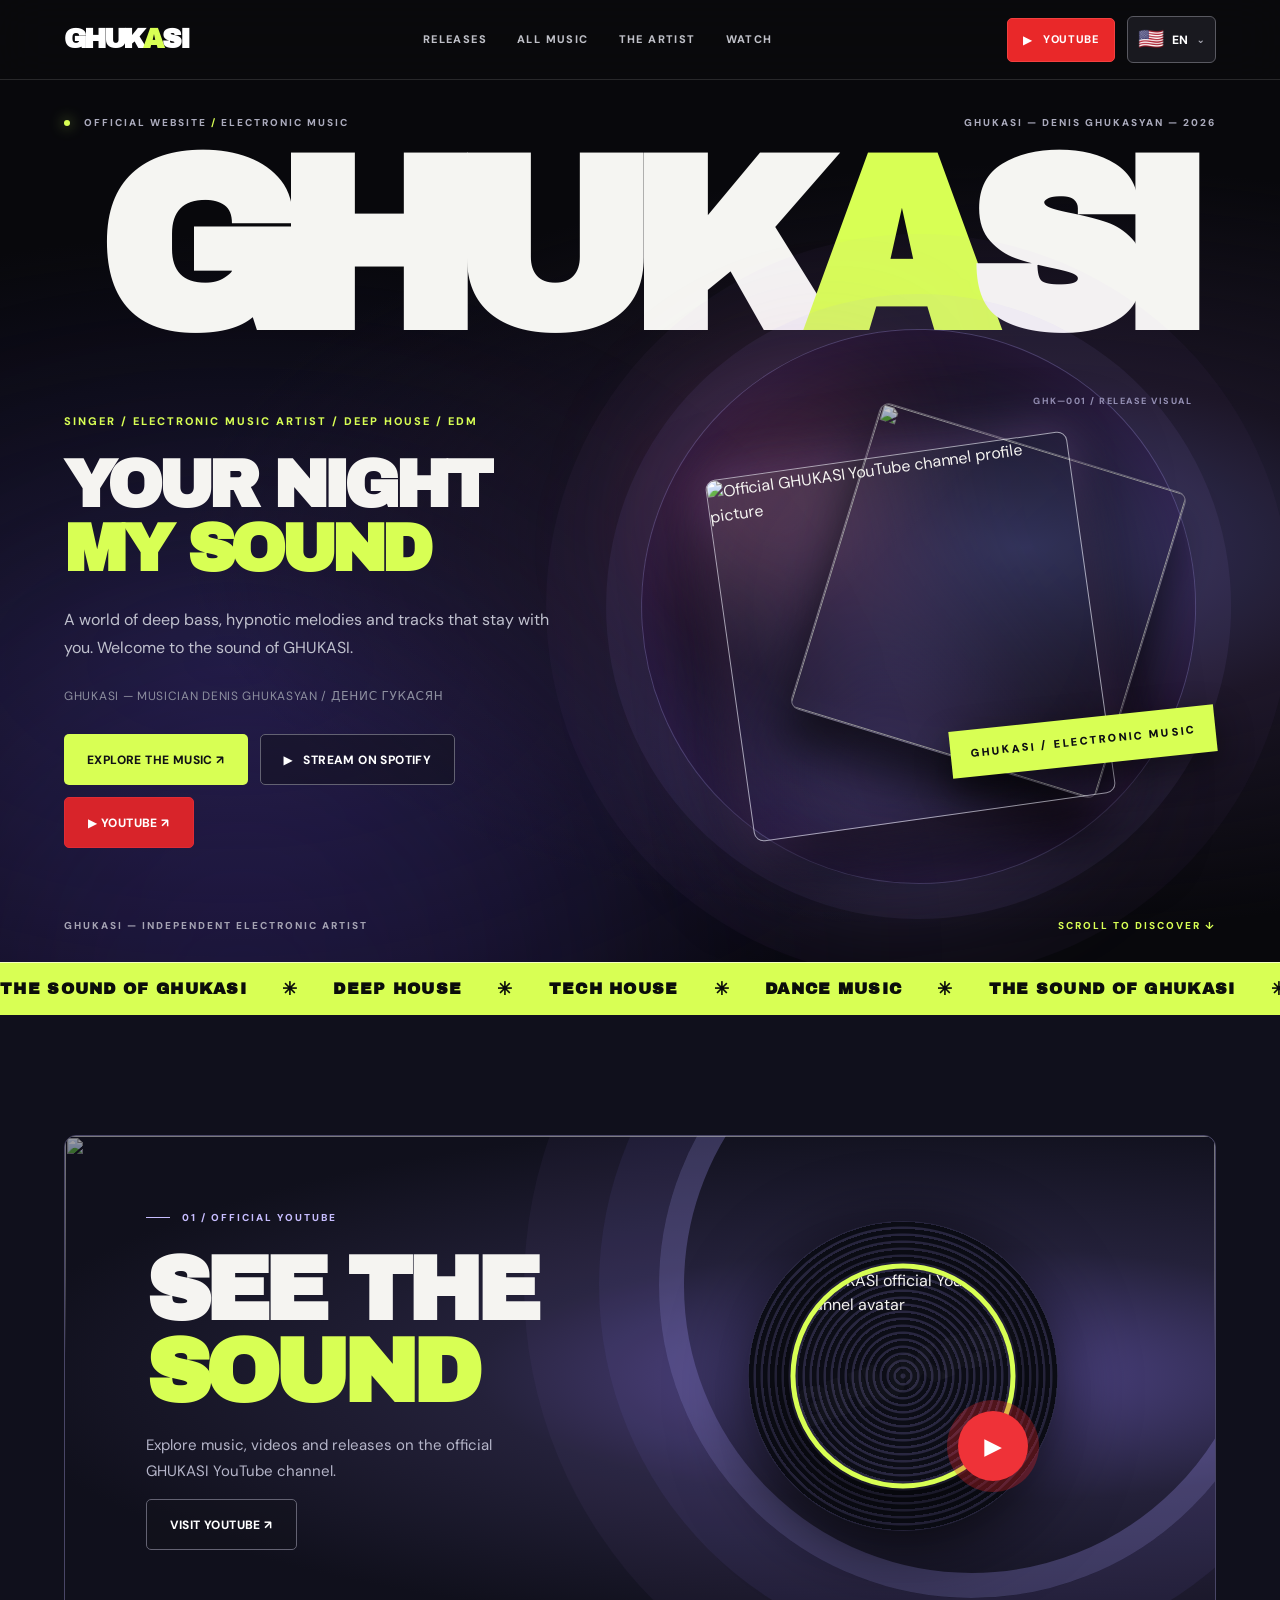
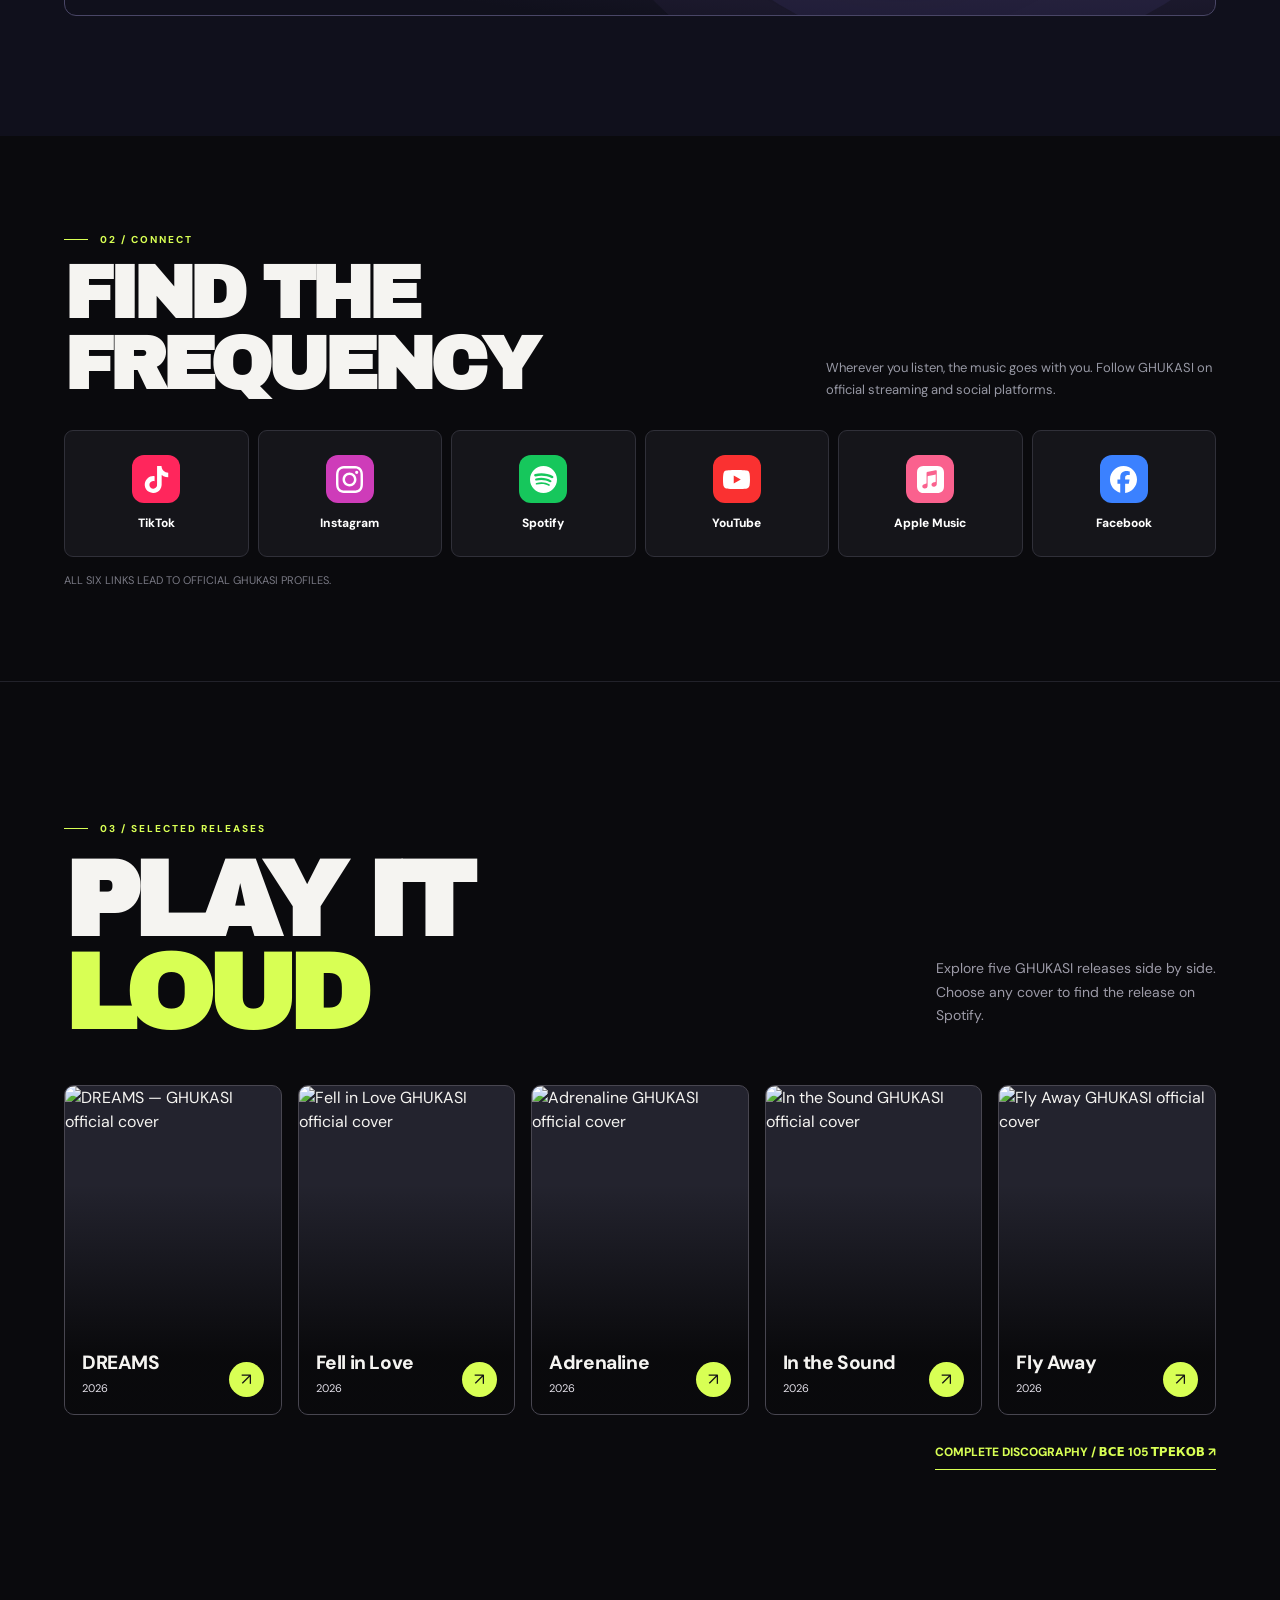
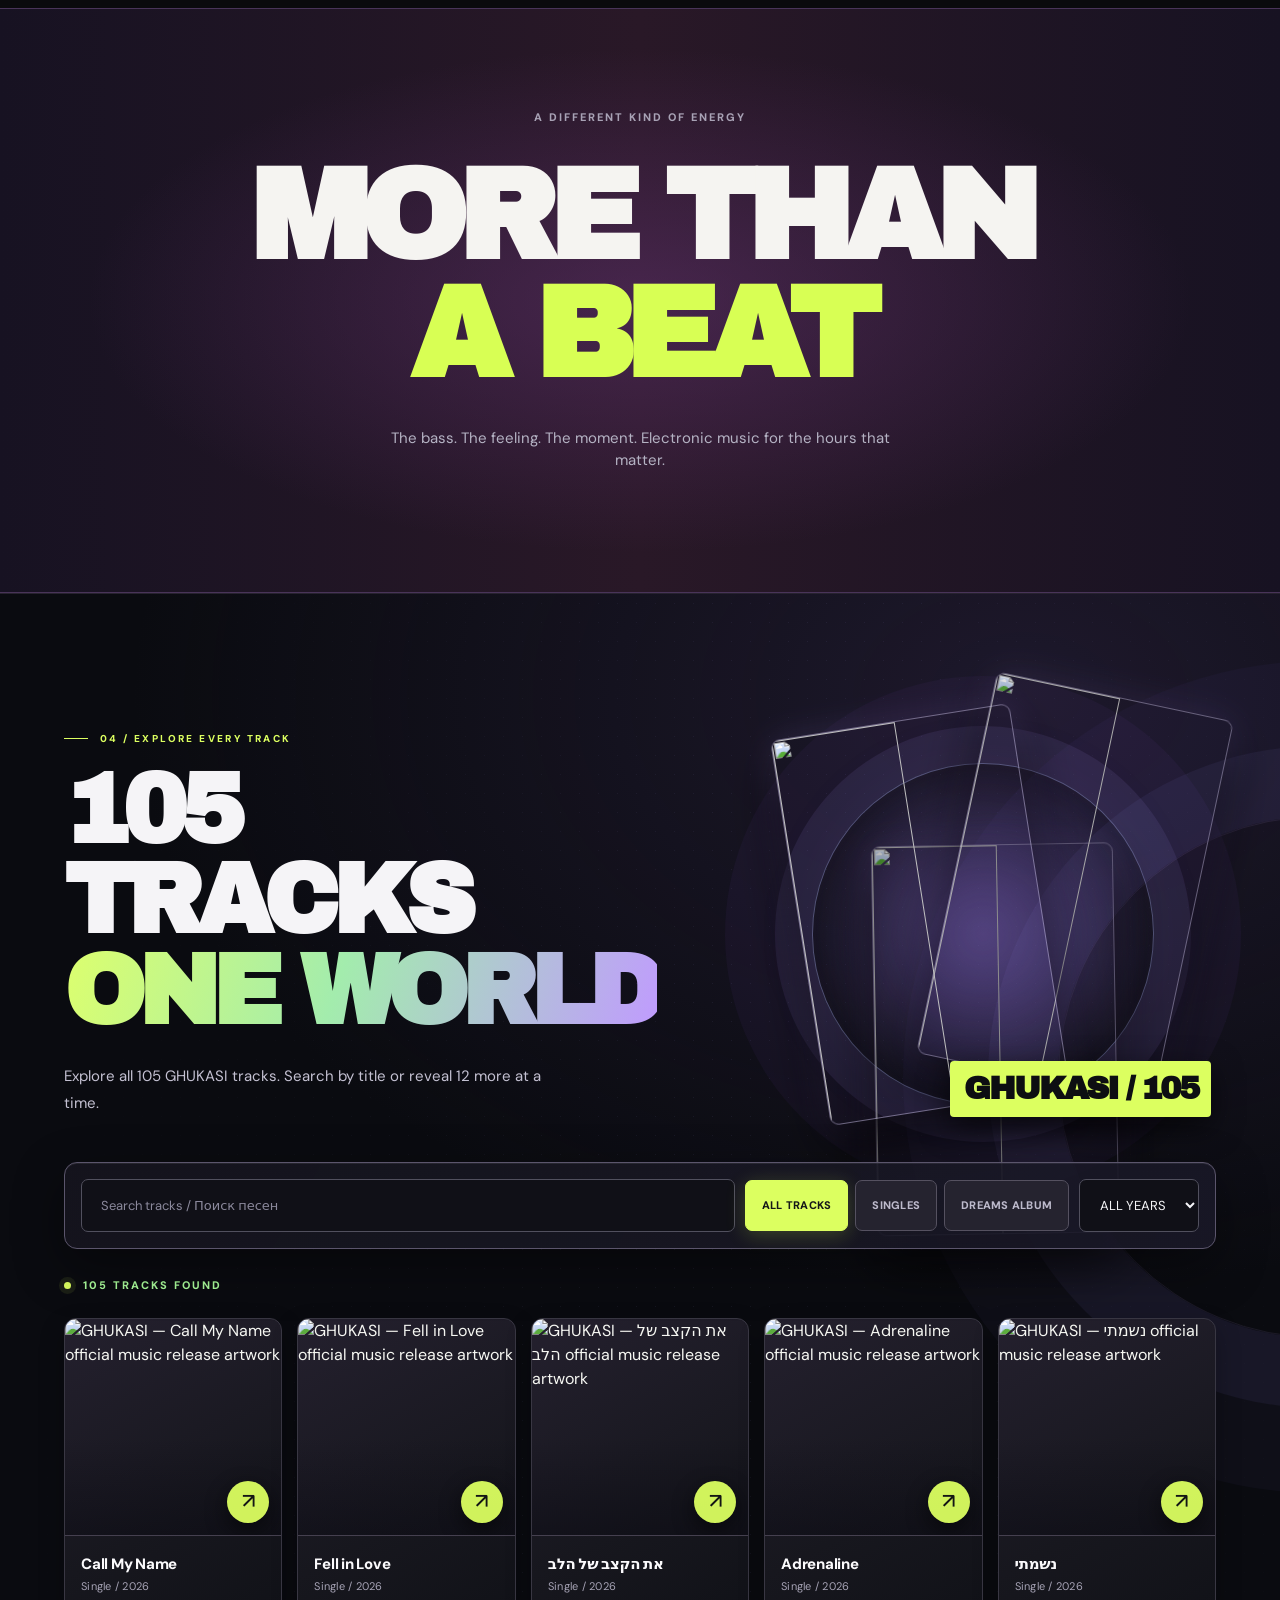
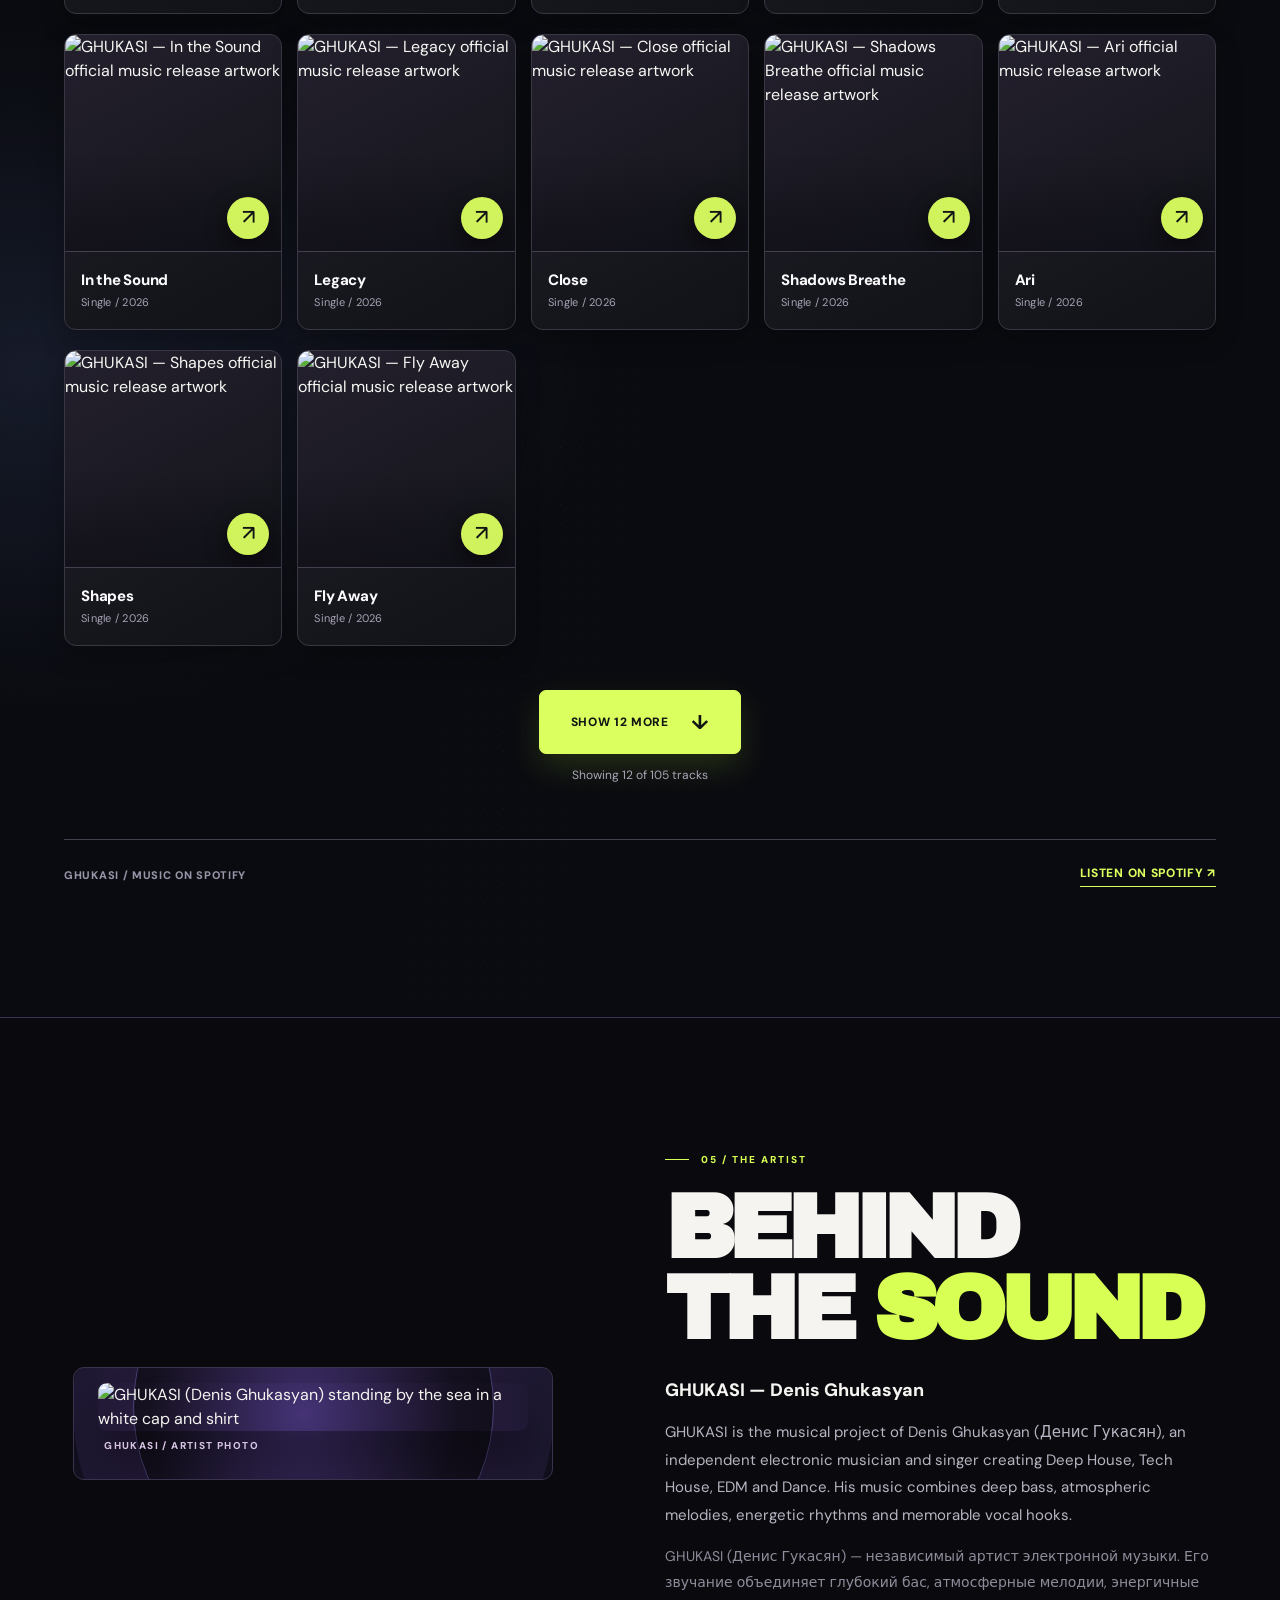
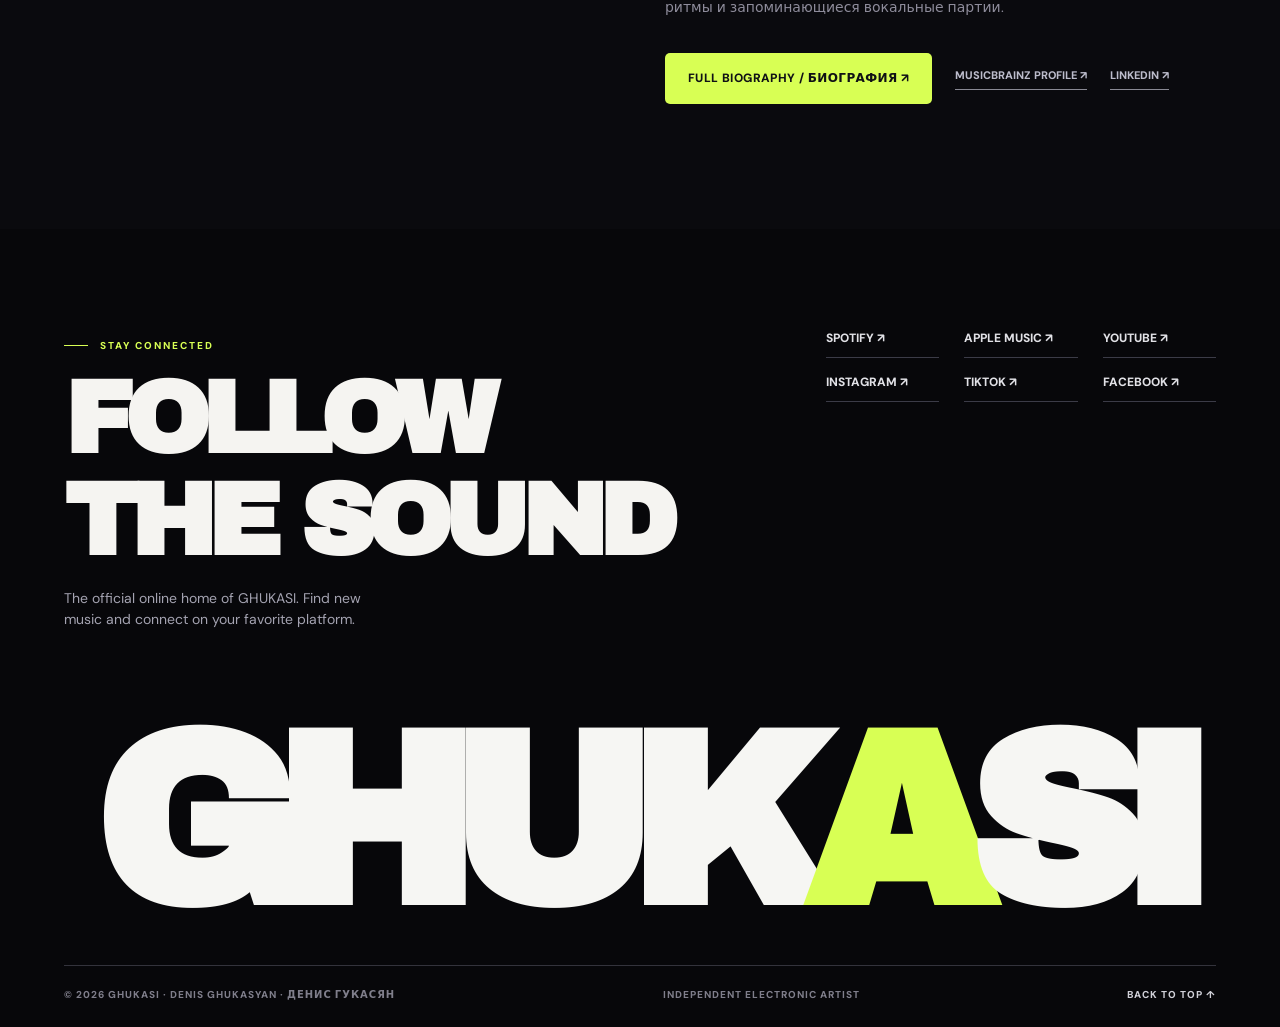
==== index.html @ 08b3e500 "Replace homepage artist portrait with Denis Ghukasyan seaside photograph" ====
<!doctype html>
<html lang="en">
<head>
<meta name="google-site-verification" content="1F2cz8KXTB9y9NxbLHIHwfbYFkW91Qd6EPCVsYp7mU0" />
<meta charset="utf-8">
<meta name="viewport" content="width=device-width,initial-scale=1">
<title>GHUKASI (Denis Ghukasyan) — Electronic Musician & Singer</title>
<meta name="description" content="GHUKASI is the electronic music project of musician Denis Ghukasyan (Денис Гукасян). Explore his official biography, DREAMS album, singles, Spotify and Apple Music.">
<meta name="robots" content="index,follow,max-image-preview:large">
<meta name="author" content="GHUKASI — Denis Ghukasyan">
<meta name="theme-color" content="#08080b">
<link rel="canonical" href="https://ghukasi.github.io/">
<link rel="icon" href="https://is1-ssl.mzstatic.com/image/thumb/AMCArtistImages221/v4/0f/7b/18/0f7b180c-9f27-109a-a3fd-aca00919376b/ami-identity-3638d55d2e400cbe93e1321c8c699f6a-2025-12-02T06-07-00.214Z_cropped.png/100x100bb.png">
<meta property="og:type" content="music.musician">
<meta property="og:title" content="GHUKASI — Denis Ghukasyan | Official Musician Website">
<meta property="og:description" content="GHUKASI is the electronic musician Denis Ghukasyan (Денис Гукасян). Official music, artist biography, DREAMS and streaming links.">
<meta property="og:url" content="https://ghukasi.github.io/">
<meta property="og:image" content="https://ghukasi.github.io/assets/ghukasi-portrait-google.jpg"><meta property="og:image:width" content="1000"><meta property="og:image:height" content="1000"><meta property="og:image:alt" content="GHUKASI artist-approved digital portrait">
<meta name="twitter:card" content="summary_large_image"><meta name="twitter:image" content="https://ghukasi.github.io/assets/ghukasi-portrait-google.jpg">
<script type="application/ld+json">{"@context":"https://schema.org","@graph":[{"@type":"MusicGroup","@id":"https://ghukasi.github.io/#artist","name":"GHUKASI","alternateName":["Denis Ghukasyan","Денис Гукасян","Гукасян Денис","Ghukasyan Denis"],"url":"https://ghukasi.github.io/","description":"GHUKASI is the electronic music project of musician Denis Ghukasyan (Денис Гукасян), with Deep House, Tech House, EDM and Dance releases including the DREAMS album.","genre":["Deep House","Tech House","EDM","Dance"],"image":"https://ghukasi.github.io/assets/ghukasi-portrait-google.jpg","member":{"@id":"https://ghukasi.github.io/#person"},"sameAs":["https://music.apple.com/us/artist/ghukasi/1852157042","https://open.spotify.com/artist/4vx3ca1O8XIwfsjQe1ZlTK","https://www.youtube.com/channel/UCEKyHcWGafzu1ec08nU2Ppw","https://www.instagram.com/ghukasi_/","https://www.tiktok.com/@ghukasi","https://www.facebook.com/denis.ghukasyan/","https://musicbrainz.org/artist/05845eb8-4eb3-48a9-b3b4-3710c49d2fec"],"identifier":{"@type":"PropertyValue","propertyID":"MusicBrainz Artist ID","value":"05845eb8-4eb3-48a9-b3b4-3710c49d2fec"}},{"@type":"Person","@id":"https://ghukasi.github.io/#person","name":"Denis Ghukasyan","alternateName":["Денис Гукасян","GHUKASI","Гукасян Денис","Ghukasyan Denis"],"description":"Denis Ghukasyan (Денис Гукасян), also written surname-first as Ghukasyan Denis (Гукасян Денис), is an independent electronic musician and singer releasing music as GHUKASI.","sameAs":["https://music.apple.com/us/artist/ghukasi/1852157042","https://open.spotify.com/artist/4vx3ca1O8XIwfsjQe1ZlTK","https://www.youtube.com/channel/UCEKyHcWGafzu1ec08nU2Ppw","https://www.instagram.com/ghukasi_/","https://www.tiktok.com/@ghukasi","https://www.facebook.com/denis.ghukasyan/","https://musicbrainz.org/artist/05845eb8-4eb3-48a9-b3b4-3710c49d2fec","https://www.linkedin.com/in/denis-ghukasyan"],"identifier":{"@type":"PropertyValue","propertyID":"MusicBrainz Artist ID","value":"05845eb8-4eb3-48a9-b3b4-3710c49d2fec"},"url":"https://ghukasi.github.io/artist/","mainEntityOfPage":{"@id":"https://ghukasi.github.io/artist/#profile"},"jobTitle":["Musician","Electronic music artist","Singer"],"hasOccupation":[{"@type":"Occupation","name":"Musician"},{"@type":"Occupation","name":"Singer"},{"@type":"Occupation","name":"Electronic music artist"}],"image":"https://ghukasi.github.io/assets/ghukasi-portrait-google.jpg","memberOf":{"@id":"https://ghukasi.github.io/#artist"},"givenName":"Denis","familyName":"Ghukasyan","disambiguatingDescription":"Musician and singer Denis Ghukasyan, the person behind the GHUKASI electronic music project and DREAMS album."},{"@type":"WebSite","url":"https://ghukasi.github.io/","name":"GHUKASI","inLanguage":["en","ru","he","hy"],"about":{"@id":"https://ghukasi.github.io/#artist"},"@id":"https://ghukasi.github.io/#website","publisher":{"@id":"https://ghukasi.github.io/#artist"},"alternateName":["GHUKASI Official Music Website","Denis Ghukasyan Music"]},{"@type":"MusicAlbum","name":"DREAMS","byArtist":{"@id":"https://ghukasi.github.io/#artist"},"url":"https://music.apple.com/us/album/dreams/1869832022","datePublished":"2026-01-14","numTracks":11},{"@type":"WebPage","@id":"https://ghukasi.github.io/#webpage","url":"https://ghukasi.github.io/","name":"GHUKASI — Official electronic music artist website","mainEntity":{"@id":"https://ghukasi.github.io/#artist"},"isPartOf":{"@id":"https://ghukasi.github.io/#website"},"primaryImageOfPage":{"@id":"https://ghukasi.github.io/#portrait"},"inLanguage":["en","ru","he","hy"]},{"@type":"ImageObject","@id":"https://ghukasi.github.io/#portrait","contentUrl":"https://ghukasi.github.io/assets/ghukasi-portrait-google.jpg","url":"https://ghukasi.github.io/assets/ghukasi-portrait-google.jpg","width":1000,"height":1000,"caption":"Artist-approved digital portrait of GHUKASI (Denis Ghukasyan)"}]}</script>

<link rel="preconnect" href="https://fonts.googleapis.com"><link rel="preconnect" href="https://fonts.gstatic.com" crossorigin>
<link rel="stylesheet" href="assets/ghukasi-nocturne.css?v=7"><link rel="stylesheet" href="assets/ghukasi-inner.css?v=4"><link rel="stylesheet" href="assets/ghukasi-catalog-v2.css?v=1"><script defer src="assets/ghukasi-nocturne.js?v=1"></script><script defer src="assets/ghukasi-i18n.js?v=7"></script>
</head><body><div class="progress" aria-hidden="true"></div>
<header class="header"><a class="logo" href="#top" aria-label="GHUKASI official website">GHUK<span class="logo-o">A</span>SI</a><nav aria-label="Main navigation"><a href="#music">RELEASES</a><a href="#catalog">ALL MUSIC</a><a href="#bio">THE ARTIST</a><a href="#video">WATCH</a></nav><div class="header-right"><a class="header-youtube" href="https://www.youtube.com/channel/UCEKyHcWGafzu1ec08nU2Ppw" target="_blank" rel="noopener noreferrer" aria-label="GHUKASI on YouTube"><span aria-hidden="true">▶</span><span class="header-youtube-label">YOUTUBE</span></a><details class="mobile-menu"><summary>MENU ☰</summary><div class="mobile-panel"><a href="#music">RELEASES</a><a href="#catalog">ALL MUSIC</a><a href="#bio">THE ARTIST</a><a href="#video">WATCH</a><a href="#listen">FOLLOW</a></div></details></div></header>
<main id="top">
<section class="hero" aria-labelledby="hero-title">
<div class="hero-topline"><span><i class="top-dot"></i> OFFICIAL WEBSITE <b>/</b> ELECTRONIC MUSIC</span><span>GHUKASI — DENIS GHUKASYAN — 2026</span></div>
<div class="hero-word" aria-hidden="true">GHUK<span class="accent">A</span>SI</div>
<div class="hero-body">
<div class="hero-copy"><p class="eyebrow">SINGER / ELECTRONIC MUSIC ARTIST / DEEP HOUSE / EDM</p><h1 id="hero-title">YOUR NIGHT<br><em>MY SOUND</em></h1><p class="description">A world of deep bass, hypnotic melodies and tracks that stay with you. Welcome to the sound of GHUKASI.</p><p class="identity">GHUKASI — MUSICIAN DENIS GHUKASYAN / ДЕНИС ГУКАСЯН</p><div class="hero-buttons"><a class="btn primary" href="#music">EXPLORE THE MUSIC ↗</a><a class="btn ghost hero-spotify" href="https://open.spotify.com/artist/4vx3ca1O8XIwfsjQe1ZlTK" target="_blank" rel="noopener noreferrer">▶ &nbsp; STREAM ON SPOTIFY</a><a class="btn ghost hero-youtube" href="https://www.youtube.com/channel/UCEKyHcWGafzu1ec08nU2Ppw" target="_blank" rel="noopener noreferrer">▶ YOUTUBE ↗</a></div></div>
<div class="hero-art"><span class="hero-art-code">GHK—001 / RELEASE VISUAL</span><div class="cover-back" aria-hidden="true"><img src="https://is1-ssl.mzstatic.com/image/thumb/Music211/v4/f6/6e/67/f66e676c-bdc9-6254-f2fe-bffa74126f50/artwork.jpg/600x600bb.jpg" width="420" height="420" alt=""></div><a class="hero-cover" href="https://www.youtube.com/channel/UCEKyHcWGafzu1ec08nU2Ppw" target="_blank" rel="noopener noreferrer" aria-label="Open GHUKASI YouTube channel"><img src="https://yt3.googleusercontent.com/Ja-RUGK69iEjQTcI1zckE3WSEbJuzBvHVB-o4mYoQ5AY5JZZGyip7KhV5Jmg6pmBLCbtPhOLLm4=s900-c-k-c0x00ffffff-no-rj" alt="Official GHUKASI YouTube channel profile picture" width="560" height="560" fetchpriority="high" decoding="async"></a><span class="hero-label">GHUKASI / ELECTRONIC MUSIC</span></div>
</div><div class="hero-bottom"><span>GHUKASI — INDEPENDENT ELECTRONIC ARTIST</span><a class="scroll" href="#listen">SCROLL TO DISCOVER ↓</a></div>
</section>
<div class="sound-ribbon" aria-label="GHUKASI genres"><div class="ribbon-track"><span>THE SOUND OF GHUKASI</span><i>✳</i><span>DEEP HOUSE</span><i>✳</i><span>TECH HOUSE</span><i>✳</i><span>DANCE MUSIC</span><i>✳</i><span>THE SOUND OF GHUKASI</span><i>✳</i><span>DEEP HOUSE</span><i>✳</i><span>TECH HOUSE</span><i>✳</i><span>DANCE MUSIC</span><i>✳</i></div></div>
<section class="watch" id="video"><div class="content-wrap"><a class="watch-card youtube-channel-card" href="https://www.youtube.com/channel/UCEKyHcWGafzu1ec08nU2Ppw" target="_blank" rel="noopener noreferrer" aria-label="Open official GHUKASI YouTube channel"><img class="youtube-channel-banner" src="https://yt3.googleusercontent.com/LRvwkYbaN_E2zhhYgUoLwrKrEs8uc87mQyJNNxYJgJ6V3pkX6jCQdKR7KXG0-kPV-P1BpwxDTw=w2560-fcrop64=1,00005a57ffffa5a8-k-c0xffffffff-no-nd-rj" alt="" aria-hidden="true" loading="lazy" width="2355" height="390"><div class="watch-copy"><span class="section-tag">01 / OFFICIAL YOUTUBE</span><h2>SEE THE<br><em>SOUND</em></h2><p>Explore music, videos and releases on the official GHUKASI YouTube channel.</p><span class="btn ghost">VISIT YOUTUBE ↗</span></div><div class="visual"><img class="youtube-channel-avatar" src="https://yt3.googleusercontent.com/Ja-RUGK69iEjQTcI1zckE3WSEbJuzBvHVB-o4mYoQ5AY5JZZGyip7KhV5Jmg6pmBLCbtPhOLLm4=s900-c-k-c0x00ffffff-no-rj" alt="GHUKASI official YouTube channel avatar" loading="lazy" width="260" height="260"><span class="watch-play" aria-hidden="true">▶</span></div></a></div></section>

<section class="platform-section" id="listen"><div class="content-wrap"><div class="platform-top"><div><span class="section-tag">02 / CONNECT</span><h2>FIND THE<br>FREQUENCY</h2></div><p>Wherever you listen, the music goes with you. Follow GHUKASI on official streaming and social platforms.</p></div><div class="platforms"><a class="platform" href="https://www.tiktok.com/@ghukasi" target="_blank" rel="noopener noreferrer" style="--brand:#ff265c" aria-label="GHUKASI on TikTok"><span class="platform-symbol"><svg fill="currentColor" aria-hidden="true" role="img" viewBox="0 0 24 24" xmlns="http://www.w3.org/2000/svg"><title>TikTok</title><path d="M12.525.02c1.31-.02 2.61-.01 3.91-.02.08 1.53.63 3.09 1.75 4.17 1.12 1.11 2.7 1.62 4.24 1.79v4.03c-1.44-.05-2.89-.35-4.2-.97-.57-.26-1.1-.59-1.62-.93-.01 2.92.01 5.84-.02 8.75-.08 1.4-.54 2.79-1.35 3.94-1.31 1.92-3.58 3.17-5.91 3.21-1.43.08-2.86-.31-4.08-1.03-2.02-1.19-3.44-3.37-3.65-5.71-.02-.5-.03-1-.01-1.49.18-1.9 1.12-3.72 2.58-4.96 1.66-1.44 3.98-2.13 6.15-1.72.02 1.48-.04 2.96-.04 4.44-.99-.32-2.15-.23-3.02.37-.63.41-1.11 1.04-1.36 1.75-.21.51-.15 1.07-.14 1.61.24 1.64 1.82 3.02 3.5 2.87 1.12-.01 2.19-.66 2.77-1.61.19-.33.4-.67.41-1.06.1-1.79.06-3.57.07-5.36.01-4.03-.01-8.05.02-12.07z"/></svg></span><span>TikTok</span><span class="platform-arr">↗</span></a>
<a class="platform" href="https://www.instagram.com/ghukasi_/" target="_blank" rel="noopener noreferrer" style="--brand:#ce3cb9" aria-label="GHUKASI on Instagram"><span class="platform-symbol"><svg fill="currentColor" aria-hidden="true" role="img" viewBox="0 0 24 24" xmlns="http://www.w3.org/2000/svg"><title>Instagram</title><path d="M7.0301.084c-1.2768.0602-2.1487.264-2.911.5634-.7888.3075-1.4575.72-2.1228 1.3877-.6652.6677-1.075 1.3368-1.3802 2.127-.2954.7638-.4956 1.6365-.552 2.914-.0564 1.2775-.0689 1.6882-.0626 4.947.0062 3.2586.0206 3.6671.0825 4.9473.061 1.2765.264 2.1482.5635 2.9107.308.7889.72 1.4573 1.388 2.1228.6679.6655 1.3365 1.0743 2.1285 1.38.7632.295 1.6361.4961 2.9134.552 1.2773.056 1.6884.069 4.9462.0627 3.2578-.0062 3.668-.0207 4.9478-.0814 1.28-.0607 2.147-.2652 2.9098-.5633.7889-.3086 1.4578-.72 2.1228-1.3881.665-.6682 1.0745-1.3378 1.3795-2.1284.2957-.7632.4966-1.636.552-2.9124.056-1.2809.0692-1.6898.063-4.948-.0063-3.2583-.021-3.6668-.0817-4.9465-.0607-1.2797-.264-2.1487-.5633-2.9117-.3084-.7889-.72-1.4568-1.3876-2.1228C21.2982 1.33 20.628.9208 19.8378.6165 19.074.321 18.2017.1197 16.9244.0645 15.6471.0093 15.236-.005 11.977.0014 8.718.0076 8.31.0215 7.0301.0839m.1402 21.6932c-1.17-.0509-1.8053-.2453-2.2287-.408-.5606-.216-.96-.4771-1.3819-.895-.422-.4178-.6811-.8186-.9-1.378-.1644-.4234-.3624-1.058-.4171-2.228-.0595-1.2645-.072-1.6442-.079-4.848-.007-3.2037.0053-3.583.0607-4.848.05-1.169.2456-1.805.408-2.2282.216-.5613.4762-.96.895-1.3816.4188-.4217.8184-.6814 1.3783-.9003.423-.1651 1.0575-.3614 2.227-.4171 1.2655-.06 1.6447-.072 4.848-.079 3.2033-.007 3.5835.005 4.8495.0608 1.169.0508 1.8053.2445 2.228.408.5608.216.96.4754 1.3816.895.4217.4194.6816.8176.9005 1.3787.1653.4217.3617 1.056.4169 2.2263.0602 1.2655.0739 1.645.0796 4.848.0058 3.203-.0055 3.5834-.061 4.848-.051 1.17-.245 1.8055-.408 2.2294-.216.5604-.4763.96-.8954 1.3814-.419.4215-.8181.6811-1.3783.9-.4224.1649-1.0577.3617-2.2262.4174-1.2656.0595-1.6448.072-4.8493.079-3.2045.007-3.5825-.006-4.848-.0608M16.953 5.5864A1.44 1.44 0 1 0 18.39 4.144a1.44 1.44 0 0 0-1.437 1.4424M5.8385 12.012c.0067 3.4032 2.7706 6.1557 6.173 6.1493 3.4026-.0065 6.157-2.7701 6.1506-6.1733-.0065-3.4032-2.771-6.1565-6.174-6.1498-3.403.0067-6.156 2.771-6.1496 6.1738M8 12.0077a4 4 0 1 1 4.008 3.9921A3.9996 3.9996 0 0 1 8 12.0077"/></svg></span><span>Instagram</span><span class="platform-arr">↗</span></a>
<a class="platform" href="https://open.spotify.com/artist/4vx3ca1O8XIwfsjQe1ZlTK" target="_blank" rel="noopener noreferrer" style="--brand:#16c75c" aria-label="GHUKASI on Spotify"><span class="platform-symbol"><svg fill="currentColor" aria-hidden="true" role="img" viewBox="0 0 24 24" xmlns="http://www.w3.org/2000/svg"><title>Spotify</title><path d="M12 0C5.4 0 0 5.4 0 12s5.4 12 12 12 12-5.4 12-12S18.66 0 12 0zm5.521 17.34c-.24.359-.66.48-1.021.24-2.82-1.74-6.36-2.101-10.561-1.141-.418.122-.779-.179-.899-.539-.12-.421.18-.78.54-.9 4.56-1.021 8.52-.6 11.64 1.32.42.18.479.659.301 1.02zm1.44-3.3c-.301.42-.841.6-1.262.3-3.239-1.98-8.159-2.58-11.939-1.38-.479.12-1.02-.12-1.14-.6-.12-.48.12-1.021.6-1.141C9.6 9.9 15 10.561 18.72 12.84c.361.181.54.78.241 1.2zm.12-3.36C15.24 8.4 8.82 8.16 5.16 9.301c-.6.179-1.2-.181-1.38-.721-.18-.601.18-1.2.72-1.381 4.26-1.26 11.28-1.02 15.721 1.621.539.3.719 1.02.419 1.56-.299.421-1.02.599-1.559.3z"/></svg></span><span>Spotify</span><span class="platform-arr">↗</span></a>
<a class="platform" href="https://www.youtube.com/channel/UCEKyHcWGafzu1ec08nU2Ppw" target="_blank" rel="noopener noreferrer" style="--brand:#fa3131" aria-label="GHUKASI on YouTube"><span class="platform-symbol"><svg fill="currentColor" aria-hidden="true" role="img" viewBox="0 0 24 24" xmlns="http://www.w3.org/2000/svg"><title>YouTube</title><path d="M23.498 6.186a3.016 3.016 0 0 0-2.122-2.136C19.505 3.545 12 3.545 12 3.545s-7.505 0-9.377.505A3.017 3.017 0 0 0 .502 6.186C0 8.07 0 12 0 12s0 3.93.502 5.814a3.016 3.016 0 0 0 2.122 2.136c1.871.505 9.376.505 9.376.505s7.505 0 9.377-.505a3.015 3.015 0 0 0 2.122-2.136C24 15.93 24 12 24 12s0-3.93-.502-5.814zM9.545 15.568V8.432L15.818 12l-6.273 3.568z"/></svg></span><span>YouTube</span><span class="platform-arr">↗</span></a>
<a class="platform" href="https://music.apple.com/us/artist/ghukasi/1852157042" target="_blank" rel="noopener noreferrer" style="--brand:#fa618e" aria-label="GHUKASI on Apple Music"><span class="platform-symbol"><svg fill="currentColor" aria-hidden="true" role="img" viewBox="0 0 24 24" xmlns="http://www.w3.org/2000/svg"><title>Apple Music</title><path d="M23.994 6.124a9.23 9.23 0 00-.24-2.19c-.317-1.31-1.062-2.31-2.18-3.043a5.022 5.022 0 00-1.877-.726 10.496 10.496 0 00-1.564-.15c-.04-.003-.083-.01-.124-.013H5.986c-.152.01-.303.017-.455.026-.747.043-1.49.123-2.193.4-1.336.53-2.3 1.452-2.865 2.78-.192.448-.292.925-.363 1.408-.056.392-.088.785-.1 1.18 0 .032-.007.062-.01.093v12.223c.01.14.017.283.027.424.05.815.154 1.624.497 2.373.65 1.42 1.738 2.353 3.234 2.801.42.127.856.187 1.293.228.555.053 1.11.06 1.667.06h11.03a12.5 12.5 0 001.57-.1c.822-.106 1.596-.35 2.295-.81a5.046 5.046 0 001.88-2.207c.186-.42.293-.87.37-1.324.113-.675.138-1.358.137-2.04-.002-3.8 0-7.595-.003-11.393zm-6.423 3.99v5.712c0 .417-.058.827-.244 1.206-.29.59-.76.962-1.388 1.14-.35.1-.706.157-1.07.173-.95.045-1.773-.6-1.943-1.536a1.88 1.88 0 011.038-2.022c.323-.16.67-.25 1.018-.324.378-.082.758-.153 1.134-.24.274-.063.457-.23.51-.516a.904.904 0 00.02-.193c0-1.815 0-3.63-.002-5.443a.725.725 0 00-.026-.185c-.04-.15-.15-.243-.304-.234-.16.01-.318.035-.475.066-.76.15-1.52.303-2.28.456l-2.325.47-1.374.278c-.016.003-.032.01-.048.013-.277.077-.377.203-.39.49-.002.042 0 .086 0 .13-.002 2.602 0 5.204-.003 7.805 0 .42-.047.836-.215 1.227-.278.64-.77 1.04-1.434 1.233-.35.1-.71.16-1.075.172-.96.036-1.755-.6-1.92-1.544-.14-.812.23-1.685 1.154-2.075.357-.15.73-.232 1.108-.31.287-.06.575-.116.86-.177.383-.083.583-.323.6-.714v-.15c0-2.96 0-5.922.002-8.882 0-.123.013-.25.042-.37.07-.285.273-.448.546-.518.255-.066.515-.112.774-.165.733-.15 1.466-.296 2.2-.444l2.27-.46c.67-.134 1.34-.27 2.01-.403.22-.043.442-.088.663-.106.31-.025.523.17.554.482.008.073.012.148.012.223.002 1.91.002 3.822 0 5.732z"/></svg></span><span>Apple Music</span><span class="platform-arr">↗</span></a>
<a class="platform" href="https://www.facebook.com/denis.ghukasyan/" target="_blank" rel="noopener noreferrer" style="--brand:#3b81ff" aria-label="GHUKASI on Facebook"><span class="platform-symbol"><svg fill="currentColor" aria-hidden="true" role="img" viewBox="0 0 24 24" xmlns="http://www.w3.org/2000/svg"><title>Facebook</title><path d="M9.101 23.691v-7.98H6.627v-3.667h2.474v-1.58c0-4.085 1.848-5.978 5.858-5.978.401 0 .955.042 1.468.103a8.68 8.68 0 0 1 1.141.195v3.325a8.623 8.623 0 0 0-.653-.036 26.805 26.805 0 0 0-.733-.009c-.707 0-1.259.096-1.675.309a1.686 1.686 0 0 0-.679.622c-.258.42-.374.995-.374 1.752v1.297h3.919l-.386 2.103-.287 1.564h-3.246v8.245C19.396 23.238 24 18.179 24 12.044c0-6.627-5.373-12-12-12s-12 5.373-12 12c0 5.628 3.874 10.35 9.101 11.647Z"/></svg></span><span>Facebook</span><span class="platform-arr">↗</span></a></div><p class="platform-note">ALL SIX LINKS LEAD TO OFFICIAL GHUKASI PROFILES.</p></div></section>
<section class="releases" id="music"><div class="content-wrap"><div class="releases-head"><div><span class="section-tag">03 / SELECTED RELEASES</span><h2>PLAY IT<br><em>LOUD</em></h2></div><p class="aside">Explore five GHUKASI releases side by side. Choose any cover to find the release on Spotify.</p></div><div class="release-layout release-equal-grid">
<a class="release-tile" href="https://open.spotify.com/search/GHUKASI%20DREAMS" target="_blank" rel="noopener noreferrer" aria-label="Listen to DREAMS by GHUKASI"><img src="https://is1-ssl.mzstatic.com/image/thumb/Music211/v4/7e/2d/8e/7e2d8eeb-3a7a-3086-c8b0-652e4b185c83/artwork.jpg/600x600bb.jpg" width="350" height="350" loading="lazy" decoding="async" alt="DREAMS — GHUKASI official cover"><span class="tile-body"><span><strong>DREAMS</strong><small>2026</small></span><span class="tile-arrow" aria-hidden="true">↗</span></span></a>
<a class="release-tile" href="https://open.spotify.com/search/GHUKASI%20Fell%20in%20Love" target="_blank" rel="noopener noreferrer" aria-label="Listen to Fell in Love"><img src="https://is1-ssl.mzstatic.com/image/thumb/Music221/v4/54/f1/0a/54f10a4c-8b03-c7f8-3559-f4258997f77d/artwork.jpg/600x600bb.jpg" width="350" height="350" loading="lazy" decoding="async" alt="Fell in Love GHUKASI official cover"><span class="tile-body"><span><strong>Fell in Love</strong><small>2026</small></span><span class="tile-arrow" aria-hidden="true">↗</span></span></a>
<a class="release-tile" href="https://open.spotify.com/track/48X8qFzNJ9KNaKJOYkLD19" target="_blank" rel="noopener noreferrer" aria-label="Listen to Adrenaline"><img src="https://is1-ssl.mzstatic.com/image/thumb/Music211/v4/f6/6e/67/f66e676c-bdc9-6254-f2fe-bffa74126f50/artwork.jpg/600x600bb.jpg" width="350" height="350" loading="lazy" decoding="async" alt="Adrenaline GHUKASI official cover"><span class="tile-body"><span><strong>Adrenaline</strong><small>2026</small></span><span class="tile-arrow" aria-hidden="true">↗</span></span></a>
<a class="release-tile" href="https://open.spotify.com/search/GHUKASI%20In%20the%20Sound" target="_blank" rel="noopener noreferrer" aria-label="Listen to In the Sound"><img src="https://is1-ssl.mzstatic.com/image/thumb/Music211/v4/64/d7/89/64d789db-5787-8498-39c9-a7b1e4f62d88/artwork.jpg/600x600bb.jpg" width="350" height="350" loading="lazy" decoding="async" alt="In the Sound GHUKASI official cover"><span class="tile-body"><span><strong>In the Sound</strong><small>2026</small></span><span class="tile-arrow" aria-hidden="true">↗</span></span></a>
<a class="release-tile" href="https://open.spotify.com/track/0Ao5Ee2HFDdAvx9JBTpPYn" target="_blank" rel="noopener noreferrer" aria-label="Listen to Fly Away"><img src="https://is1-ssl.mzstatic.com/image/thumb/Music221/v4/6e/be/18/6ebe1879-974c-3eb1-c78e-82b398cf60d9/artwork.jpg/600x600bb.jpg" width="350" height="350" loading="lazy" decoding="async" alt="Fly Away GHUKASI official cover"><span class="tile-body"><span><strong>Fly Away</strong><small>2026</small></span><span class="tile-arrow" aria-hidden="true">↗</span></span></a>
</div><div class="releases-action"><a href="/music/">COMPLETE DISCOGRAPHY / ВСЕ 105 ТРЕКОВ ↗</a></div></div></section>
<section class="statement"><div class="content-wrap"><p class="small">A DIFFERENT KIND OF ENERGY</p><h2>MORE THAN<br><em>A BEAT</em></h2><p class="desc">The bass. The feeling. The moment. Electronic music for the hours that matter.</p></div></section>
<section class="catalog" id="catalog"><div class="content-wrap"><div class="catalog-head"><div class="catalog-head-copy"><span class="section-tag dark">04 / EXPLORE EVERY TRACK</span><h2>105 TRACKS<br><em>ONE WORLD</em></h2><p class="catalog-caption">Explore all 105 GHUKASI tracks. Search by title or reveal 12 more at a time.</p></div><div class="catalog-visual" aria-hidden="true"><img class="catalog-art" src="https://is1-ssl.mzstatic.com/image/thumb/Music221/v4/54/f1/0a/54f10a4c-8b03-c7f8-3559-f4258997f77d/artwork.jpg/600x600bb.jpg" width="390" height="390" loading="lazy" decoding="async" alt=""><img class="catalog-art" src="https://is1-ssl.mzstatic.com/image/thumb/Music211/v4/f6/6e/67/f66e676c-bdc9-6254-f2fe-bffa74126f50/artwork.jpg/600x600bb.jpg" width="390" height="390" loading="lazy" decoding="async" alt=""><img class="catalog-art" src="https://is1-ssl.mzstatic.com/image/thumb/Music221/v4/12/32/22/1232222f-d846-57e9-add7-70be91ec309c/artwork.jpg/600x600bb.jpg" width="390" height="390" loading="lazy" decoding="async" alt=""><span class="catalog-visual-mark">GHUKASI / 105</span></div></div><div class="controls"><label for="search" class="sr-only">Search GHUKASI tracks</label><input type="search" id="search" placeholder="Search tracks / Поиск песен" autocomplete="off"><div class="filters" aria-label="Filter tracks"><button type="button" data-type="all" class="active" aria-pressed="true">ALL TRACKS</button><button type="button" data-type="single" aria-pressed="false">SINGLES</button><button type="button" data-type="album" aria-pressed="false">DREAMS ALBUM</button></div><label for="year" class="sr-only">Release year</label><select id="year"><option value="all">ALL YEARS</option><option value="2026">2026</option><option value="2025">2025</option></select></div><p class="results" id="results" aria-live="polite">105 TRACKS FOUND</p>
<div class="trackgrid" id="trackgrid"><a class="track" data-title="call my name" data-kind="single" data-year="2026" href="https://open.spotify.com/search/GHUKASI%20Call%20My%20Name" target="_blank" rel="noopener noreferrer"><div class="trackimg"><img src="https://is1-ssl.mzstatic.com/image/thumb/Music221/v4/0c/de/38/0cde3813-8eae-f1c3-27d8-44bf60e1bb39/artwork.jpg/600x600bb.jpg" loading="lazy" width="280" height="280" alt="GHUKASI — Call My Name official music release artwork"><span>↗</span></div><strong>Call My Name</strong><small>Single / 2026</small></a>
<a class="track" data-title="fell in love" data-kind="single" data-year="2026" href="https://open.spotify.com/search/GHUKASI%20Fell%20in%20Love" target="_blank" rel="noopener noreferrer"><div class="trackimg"><img src="https://is1-ssl.mzstatic.com/image/thumb/Music221/v4/54/f1/0a/54f10a4c-8b03-c7f8-3559-f4258997f77d/artwork.jpg/600x600bb.jpg" loading="lazy" width="280" height="280" alt="GHUKASI — Fell in Love official music release artwork"><span>↗</span></div><strong>Fell in Love</strong><small>Single / 2026</small></a>
<a class="track" data-title="את הקצב של הלב" data-kind="single" data-year="2026" href="https://open.spotify.com/search/GHUKASI%20%D7%90%D7%AA%20%D7%94%D7%A7%D7%A6%D7%91%20%D7%A9%D7%9C%20%D7%94%D7%9C%D7%91" target="_blank" rel="noopener noreferrer"><div class="trackimg"><img src="https://is1-ssl.mzstatic.com/image/thumb/Music221/v4/f9/ba/5c/f9ba5c57-df1e-b562-daee-8375c479bf89/artwork.jpg/600x600bb.jpg" loading="lazy" width="280" height="280" alt="GHUKASI — את הקצב של הלב official music release artwork"><span>↗</span></div><strong>את הקצב של הלב</strong><small>Single / 2026</small></a>
<a class="track" data-title="adrenaline" data-kind="single" data-year="2026" href="https://open.spotify.com/track/48X8qFzNJ9KNaKJOYkLD19" target="_blank" rel="noopener noreferrer"><div class="trackimg"><img src="https://is1-ssl.mzstatic.com/image/thumb/Music211/v4/f6/6e/67/f66e676c-bdc9-6254-f2fe-bffa74126f50/artwork.jpg/600x600bb.jpg" loading="lazy" width="280" height="280" alt="GHUKASI — Adrenaline official music release artwork"><span>↗</span></div><strong>Adrenaline</strong><small>Single / 2026</small></a>
<a class="track" data-title="נשמתי" data-kind="single" data-year="2026" href="https://open.spotify.com/search/GHUKASI%20%D7%A0%D7%A9%D7%9E%D7%AA%D7%99" target="_blank" rel="noopener noreferrer"><div class="trackimg"><img src="https://is1-ssl.mzstatic.com/image/thumb/Music221/v4/05/7e/b1/057eb1df-d4b3-eebb-9774-d440ec5b37e7/artwork.jpg/600x600bb.jpg" loading="lazy" width="280" height="280" alt="GHUKASI — נשמתי official music release artwork"><span>↗</span></div><strong>נשמתי</strong><small>Single / 2026</small></a>
<a class="track" data-title="in the sound" data-kind="single" data-year="2026" href="https://open.spotify.com/search/GHUKASI%20In%20the%20Sound" target="_blank" rel="noopener noreferrer"><div class="trackimg"><img src="https://is1-ssl.mzstatic.com/image/thumb/Music211/v4/64/d7/89/64d789db-5787-8498-39c9-a7b1e4f62d88/artwork.jpg/600x600bb.jpg" loading="lazy" width="280" height="280" alt="GHUKASI — In the Sound official music release artwork"><span>↗</span></div><strong>In the Sound</strong><small>Single / 2026</small></a>
<a class="track" data-title="legacy" data-kind="single" data-year="2026" href="https://open.spotify.com/search/GHUKASI%20Legacy" target="_blank" rel="noopener noreferrer"><div class="trackimg"><img src="https://is1-ssl.mzstatic.com/image/thumb/Music221/v4/12/32/22/1232222f-d846-57e9-add7-70be91ec309c/artwork.jpg/600x600bb.jpg" loading="lazy" width="280" height="280" alt="GHUKASI — Legacy official music release artwork"><span>↗</span></div><strong>Legacy</strong><small>Single / 2026</small></a>
<a class="track" data-title="close" data-kind="single" data-year="2026" href="https://open.spotify.com/track/7kansqfLrvFVj41WkE7R40" target="_blank" rel="noopener noreferrer"><div class="trackimg"><img src="https://is1-ssl.mzstatic.com/image/thumb/Music221/v4/7f/bf/c5/7fbfc59e-3e33-558f-7a68-46245b92b030/artwork.jpg/600x600bb.jpg" loading="lazy" width="280" height="280" alt="GHUKASI — Close official music release artwork"><span>↗</span></div><strong>Close</strong><small>Single / 2026</small></a>
<a class="track" data-title="shadows breathe" data-kind="single" data-year="2026" href="https://open.spotify.com/search/GHUKASI%20Shadows%20Breathe" target="_blank" rel="noopener noreferrer"><div class="trackimg"><img src="https://is1-ssl.mzstatic.com/image/thumb/Music211/v4/dd/77/c7/dd77c71f-fe2c-76b4-df57-487616ad8b20/artwork.jpg/600x600bb.jpg" loading="lazy" width="280" height="280" alt="GHUKASI — Shadows Breathe official music release artwork"><span>↗</span></div><strong>Shadows Breathe</strong><small>Single / 2026</small></a>
<a class="track" data-title="ari" data-kind="single" data-year="2026" href="https://open.spotify.com/search/GHUKASI%20Ari" target="_blank" rel="noopener noreferrer"><div class="trackimg"><img src="https://is1-ssl.mzstatic.com/image/thumb/Music221/v4/cc/03/84/cc0384c1-6c39-5a9e-9423-f1e4c22a586d/artwork.jpg/600x600bb.jpg" loading="lazy" width="280" height="280" alt="GHUKASI — Ari official music release artwork"><span>↗</span></div><strong>Ari</strong><small>Single / 2026</small></a>
<a class="track" data-title="shapes" data-kind="single" data-year="2026" href="https://open.spotify.com/track/0ifJhMohmUKzUurpwBvQgo" target="_blank" rel="noopener noreferrer"><div class="trackimg"><img src="https://is1-ssl.mzstatic.com/image/thumb/Music221/v4/94/70/73/947073f5-2152-83c2-1d6d-dacbead87675/artwork.jpg/600x600bb.jpg" loading="lazy" width="280" height="280" alt="GHUKASI — Shapes official music release artwork"><span>↗</span></div><strong>Shapes</strong><small>Single / 2026</small></a>
<a class="track" data-title="fly away" data-kind="single" data-year="2026" href="https://open.spotify.com/track/0Ao5Ee2HFDdAvx9JBTpPYn" target="_blank" rel="noopener noreferrer"><div class="trackimg"><img src="https://is1-ssl.mzstatic.com/image/thumb/Music221/v4/6e/be/18/6ebe1879-974c-3eb1-c78e-82b398cf60d9/artwork.jpg/600x600bb.jpg" loading="lazy" width="280" height="280" alt="GHUKASI — Fly Away official music release artwork"><span>↗</span></div><strong>Fly Away</strong><small>Single / 2026</small></a>
<a class="track" data-title="mine" data-kind="single" data-year="2026" href="https://open.spotify.com/search/GHUKASI%20Mine" target="_blank" rel="noopener noreferrer"><div class="trackimg"><img src="https://is1-ssl.mzstatic.com/image/thumb/Music211/v4/6b/e5/31/6be53109-0be4-0617-9a44-f8a9ad047a49/artwork.jpg/600x600bb.jpg" loading="lazy" width="280" height="280" alt="GHUKASI — Mine official music release artwork"><span>↗</span></div><strong>Mine</strong><small>Single / 2026</small></a>
<a class="track" data-title="picture of you" data-kind="single" data-year="2026" href="https://open.spotify.com/search/GHUKASI%20Picture%20of%20You" target="_blank" rel="noopener noreferrer"><div class="trackimg"><img src="https://is1-ssl.mzstatic.com/image/thumb/Music221/v4/08/dd/10/08dd1099-37ab-4dc8-288a-5c74992a83fb/artwork.jpg/600x600bb.jpg" loading="lazy" width="280" height="280" alt="GHUKASI — Picture of You official music release artwork"><span>↗</span></div><strong>Picture of You</strong><small>Single / 2026</small></a>
<a class="track" data-title="du imn es" data-kind="single" data-year="2026" href="https://open.spotify.com/track/5JWhOgVG7if9fUFAtq8h3w" target="_blank" rel="noopener noreferrer"><div class="trackimg"><img src="https://is1-ssl.mzstatic.com/image/thumb/Music211/v4/9e/99/f1/9e99f101-cec0-5b0a-8453-334ff8ae6d03/artwork.jpg/600x600bb.jpg" loading="lazy" width="280" height="280" alt="GHUKASI — DU IMN ES official music release artwork"><span>↗</span></div><strong>DU IMN ES</strong><small>Single / 2026</small></a>
<a class="track" data-title="so long" data-kind="single" data-year="2026" href="https://open.spotify.com/search/GHUKASI%20So%20Long" target="_blank" rel="noopener noreferrer"><div class="trackimg"><img src="https://is1-ssl.mzstatic.com/image/thumb/Music211/v4/a9/09/30/a9093095-b072-f84d-ba99-18f0c2ebf80d/artwork.jpg/600x600bb.jpg" loading="lazy" width="280" height="280" alt="GHUKASI — So Long official music release artwork"><span>↗</span></div><strong>So Long</strong><small>Single / 2026</small></a>
<a class="track" data-title="למה" data-kind="single" data-year="2026" href="https://open.spotify.com/search/GHUKASI%20%D7%9C%D7%9E%D7%94" target="_blank" rel="noopener noreferrer"><div class="trackimg"><img src="https://is1-ssl.mzstatic.com/image/thumb/Music211/v4/dd/a2/89/dda289a2-e14c-47da-9bb0-4c2f114f0b42/artwork.jpg/600x600bb.jpg" loading="lazy" width="280" height="280" alt="GHUKASI — למה official music release artwork"><span>↗</span></div><strong>למה</strong><small>Single / 2026</small></a>
<a class="track" data-title="utopia" data-kind="single" data-year="2026" href="https://open.spotify.com/search/GHUKASI%20Utopia" target="_blank" rel="noopener noreferrer"><div class="trackimg"><img src="https://is1-ssl.mzstatic.com/image/thumb/Music221/v4/e6/0a/09/e60a09e3-c823-1984-0cca-3c81b43989a2/artwork.jpg/600x600bb.jpg" loading="lazy" width="280" height="280" alt="GHUKASI — Utopia official music release artwork"><span>↗</span></div><strong>Utopia</strong><small>Single / 2026</small></a>
<a class="track" data-title="do you" data-kind="single" data-year="2026" href="https://open.spotify.com/search/GHUKASI%20Do%20You" target="_blank" rel="noopener noreferrer"><div class="trackimg"><img src="https://is1-ssl.mzstatic.com/image/thumb/Music211/v4/52/9a/af/529aafaf-a441-6b97-6864-820b502e003d/artwork.jpg/600x600bb.jpg" loading="lazy" width="280" height="280" alt="GHUKASI — Do You official music release artwork"><span>↗</span></div><strong>Do You</strong><small>Single / 2026</small></a>
<a class="track" data-title="i like" data-kind="single" data-year="2026" href="https://open.spotify.com/search/GHUKASI%20I%20Like" target="_blank" rel="noopener noreferrer"><div class="trackimg"><img src="https://is1-ssl.mzstatic.com/image/thumb/Music221/v4/68/e5/ea/68e5ea40-4e1d-5767-69df-0f575c0d683b/artwork.jpg/600x600bb.jpg" loading="lazy" width="280" height="280" alt="GHUKASI — I Like official music release artwork"><span>↗</span></div><strong>I Like</strong><small>Single / 2026</small></a>
<a class="track" data-title="time" data-kind="single" data-year="2026" href="https://open.spotify.com/search/GHUKASI%20Time" target="_blank" rel="noopener noreferrer"><div class="trackimg"><img src="https://is1-ssl.mzstatic.com/image/thumb/Music211/v4/16/cc/18/16cc184d-c2bf-7b43-7903-7e6bdaeacc35/artwork.jpg/600x600bb.jpg" loading="lazy" width="280" height="280" alt="GHUKASI — Time official music release artwork"><span>↗</span></div><strong>Time</strong><small>Single / 2026</small></a>
<a class="track" data-title="dreaming" data-kind="single" data-year="2026" href="https://open.spotify.com/search/GHUKASI%20Dreaming" target="_blank" rel="noopener noreferrer"><div class="trackimg"><img src="https://is1-ssl.mzstatic.com/image/thumb/Music211/v4/76/93/0f/76930f4f-3dbe-0cc8-9e28-4b29fd96e6b1/artwork.jpg/600x600bb.jpg" loading="lazy" width="280" height="280" alt="GHUKASI — Dreaming official music release artwork"><span>↗</span></div><strong>Dreaming</strong><small>Single / 2026</small></a>
<a class="track" data-title="karma" data-kind="single" data-year="2026" href="https://open.spotify.com/search/GHUKASI%20Karma" target="_blank" rel="noopener noreferrer"><div class="trackimg"><img src="https://is1-ssl.mzstatic.com/image/thumb/Music221/v4/cf/01/b0/cf01b078-9deb-afab-0559-1c2227cb2043/artwork.jpg/600x600bb.jpg" loading="lazy" width="280" height="280" alt="GHUKASI — Karma official music release artwork"><span>↗</span></div><strong>Karma</strong><small>Single / 2026</small></a>
<a class="track" data-title="nightmare" data-kind="single" data-year="2026" href="https://open.spotify.com/search/GHUKASI%20Nightmare" target="_blank" rel="noopener noreferrer"><div class="trackimg"><img src="https://is1-ssl.mzstatic.com/image/thumb/Music221/v4/74/f4/f9/74f4f98b-d4f2-4370-328e-aae96807d8c6/artwork.jpg/600x600bb.jpg" loading="lazy" width="280" height="280" alt="GHUKASI — Nightmare official music release artwork"><span>↗</span></div><strong>Nightmare</strong><small>Single / 2026</small></a>
<a class="track" data-title="בובה" data-kind="single" data-year="2026" href="https://open.spotify.com/search/GHUKASI%20%D7%91%D7%95%D7%91%D7%94" target="_blank" rel="noopener noreferrer"><div class="trackimg"><img src="https://is1-ssl.mzstatic.com/image/thumb/Music211/v4/ec/1d/73/ec1d73aa-a11f-6721-8784-12bef6c9e81d/artwork.jpg/600x600bb.jpg" loading="lazy" width="280" height="280" alt="GHUKASI — בובה official music release artwork"><span>↗</span></div><strong>בובה</strong><small>Single / 2026</small></a>
<a class="track" data-title="why" data-kind="single" data-year="2026" href="https://open.spotify.com/search/GHUKASI%20Why" target="_blank" rel="noopener noreferrer"><div class="trackimg"><img src="https://is1-ssl.mzstatic.com/image/thumb/Music221/v4/a0/32/34/a0323491-9fbe-ef8b-0359-83a2d909504e/artwork.jpg/600x600bb.jpg" loading="lazy" width="280" height="280" alt="GHUKASI — Why official music release artwork"><span>↗</span></div><strong>Why</strong><small>Single / 2026</small></a>
<a class="track" data-title="the vibe" data-kind="single" data-year="2026" href="https://open.spotify.com/search/GHUKASI%20The%20Vibe" target="_blank" rel="noopener noreferrer"><div class="trackimg"><img src="https://is1-ssl.mzstatic.com/image/thumb/Music211/v4/2f/0a/d9/2f0ad91b-0caa-8cc5-f159-bfb38cd33791/artwork.jpg/600x600bb.jpg" loading="lazy" width="280" height="280" alt="GHUKASI — The Vibe official music release artwork"><span>↗</span></div><strong>The Vibe</strong><small>Single / 2026</small></a>
<a class="track" data-title="the call" data-kind="single" data-year="2026" href="https://open.spotify.com/search/GHUKASI%20The%20Call" target="_blank" rel="noopener noreferrer"><div class="trackimg"><img src="https://is1-ssl.mzstatic.com/image/thumb/Music221/v4/43/f7/f7/43f7f797-b109-d7a8-6b1f-df96f6640c82/artwork.jpg/600x600bb.jpg" loading="lazy" width="280" height="280" alt="GHUKASI — The Call official music release artwork"><span>↗</span></div><strong>The Call</strong><small>Single / 2026</small></a>
<a class="track" data-title="pure" data-kind="single" data-year="2026" href="https://open.spotify.com/search/GHUKASI%20Pure" target="_blank" rel="noopener noreferrer"><div class="trackimg"><img src="https://is1-ssl.mzstatic.com/image/thumb/Music221/v4/96/db/73/96db739c-7c6d-9e99-9978-ca016bec292f/artwork.jpg/600x600bb.jpg" loading="lazy" width="280" height="280" alt="GHUKASI — Pure official music release artwork"><span>↗</span></div><strong>Pure</strong><small>Single / 2026</small></a>
<a class="track" data-title="mystery" data-kind="album" data-year="2026" href="https://open.spotify.com/search/GHUKASI%20Mystery" target="_blank" rel="noopener noreferrer"><div class="trackimg"><img src="https://is1-ssl.mzstatic.com/image/thumb/Music211/v4/7e/2d/8e/7e2d8eeb-3a7a-3086-c8b0-652e4b185c83/artwork.jpg/600x600bb.jpg" loading="lazy" width="280" height="280" alt="GHUKASI — Mystery official music release artwork"><span>↗</span></div><strong>Mystery</strong><small>DREAMS · album / 2026</small></a>
<a class="track" data-title="amina" data-kind="album" data-year="2026" href="https://open.spotify.com/search/GHUKASI%20Amina" target="_blank" rel="noopener noreferrer"><div class="trackimg"><img src="https://is1-ssl.mzstatic.com/image/thumb/Music211/v4/7e/2d/8e/7e2d8eeb-3a7a-3086-c8b0-652e4b185c83/artwork.jpg/600x600bb.jpg" loading="lazy" width="280" height="280" alt="GHUKASI — Amina official music release artwork"><span>↗</span></div><strong>Amina</strong><small>DREAMS · album / 2026</small></a>
<a class="track" data-title="in the sleep" data-kind="album" data-year="2026" href="https://open.spotify.com/search/GHUKASI%20In%20The%20Sleep" target="_blank" rel="noopener noreferrer"><div class="trackimg"><img src="https://is1-ssl.mzstatic.com/image/thumb/Music211/v4/7e/2d/8e/7e2d8eeb-3a7a-3086-c8b0-652e4b185c83/artwork.jpg/600x600bb.jpg" loading="lazy" width="280" height="280" alt="GHUKASI — In The Sleep official music release artwork"><span>↗</span></div><strong>In The Sleep</strong><small>DREAMS · album / 2026</small></a>
<a class="track" data-title="the story" data-kind="album" data-year="2026" href="https://open.spotify.com/search/GHUKASI%20The%20Story" target="_blank" rel="noopener noreferrer"><div class="trackimg"><img src="https://is1-ssl.mzstatic.com/image/thumb/Music211/v4/7e/2d/8e/7e2d8eeb-3a7a-3086-c8b0-652e4b185c83/artwork.jpg/600x600bb.jpg" loading="lazy" width="280" height="280" alt="GHUKASI — The Story official music release artwork"><span>↗</span></div><strong>The Story</strong><small>DREAMS · album / 2026</small></a>
<a class="track" data-title="the love" data-kind="album" data-year="2026" href="https://open.spotify.com/search/GHUKASI%20The%20Love" target="_blank" rel="noopener noreferrer"><div class="trackimg"><img src="https://is1-ssl.mzstatic.com/image/thumb/Music211/v4/7e/2d/8e/7e2d8eeb-3a7a-3086-c8b0-652e4b185c83/artwork.jpg/600x600bb.jpg" loading="lazy" width="280" height="280" alt="GHUKASI — The Love official music release artwork"><span>↗</span></div><strong>The Love</strong><small>DREAMS · album / 2026</small></a>
<a class="track" data-title="destiny" data-kind="album" data-year="2026" href="https://open.spotify.com/track/0wlCSjZpMPTGpMbwLAiNPm" target="_blank" rel="noopener noreferrer"><div class="trackimg"><img src="https://is1-ssl.mzstatic.com/image/thumb/Music211/v4/7e/2d/8e/7e2d8eeb-3a7a-3086-c8b0-652e4b185c83/artwork.jpg/600x600bb.jpg" loading="lazy" width="280" height="280" alt="GHUKASI — Destiny official music release artwork"><span>↗</span></div><strong>Destiny</strong><small>DREAMS · album / 2026</small></a>
<a class="track" data-title="smoke" data-kind="album" data-year="2026" href="https://open.spotify.com/track/2vM2cE4SWSHWtwLsnEMYcn" target="_blank" rel="noopener noreferrer"><div class="trackimg"><img src="https://is1-ssl.mzstatic.com/image/thumb/Music211/v4/7e/2d/8e/7e2d8eeb-3a7a-3086-c8b0-652e4b185c83/artwork.jpg/600x600bb.jpg" loading="lazy" width="280" height="280" alt="GHUKASI — Smoke official music release artwork"><span>↗</span></div><strong>Smoke</strong><small>DREAMS · album / 2026</small></a>
<a class="track" data-title="lick it" data-kind="album" data-year="2026" href="https://open.spotify.com/search/GHUKASI%20Lick%20It" target="_blank" rel="noopener noreferrer"><div class="trackimg"><img src="https://is1-ssl.mzstatic.com/image/thumb/Music211/v4/7e/2d/8e/7e2d8eeb-3a7a-3086-c8b0-652e4b185c83/artwork.jpg/600x600bb.jpg" loading="lazy" width="280" height="280" alt="GHUKASI — Lick It official music release artwork"><span>↗</span></div><strong>Lick It</strong><small>DREAMS · album / 2026</small></a>
<a class="track" data-title="broke but free" data-kind="album" data-year="2026" href="https://open.spotify.com/search/GHUKASI%20Broke%20But%20Free" target="_blank" rel="noopener noreferrer"><div class="trackimg"><img src="https://is1-ssl.mzstatic.com/image/thumb/Music211/v4/7e/2d/8e/7e2d8eeb-3a7a-3086-c8b0-652e4b185c83/artwork.jpg/600x600bb.jpg" loading="lazy" width="280" height="280" alt="GHUKASI — Broke But Free official music release artwork"><span>↗</span></div><strong>Broke But Free</strong><small>DREAMS · album / 2026</small></a>
<a class="track" data-title="mirage" data-kind="album" data-year="2026" href="https://open.spotify.com/track/3OvN6ZY3rmHxkoCaJjSIeQ" target="_blank" rel="noopener noreferrer"><div class="trackimg"><img src="https://is1-ssl.mzstatic.com/image/thumb/Music211/v4/7e/2d/8e/7e2d8eeb-3a7a-3086-c8b0-652e4b185c83/artwork.jpg/600x600bb.jpg" loading="lazy" width="280" height="280" alt="GHUKASI — Mirage official music release artwork"><span>↗</span></div><strong>Mirage</strong><small>DREAMS · album / 2026</small></a>
<a class="track" data-title="midnight pulse" data-kind="album" data-year="2026" href="https://open.spotify.com/search/GHUKASI%20Midnight%20Pulse" target="_blank" rel="noopener noreferrer"><div class="trackimg"><img src="https://is1-ssl.mzstatic.com/image/thumb/Music211/v4/7e/2d/8e/7e2d8eeb-3a7a-3086-c8b0-652e4b185c83/artwork.jpg/600x600bb.jpg" loading="lazy" width="280" height="280" alt="GHUKASI — Midnight Pulse official music release artwork"><span>↗</span></div><strong>Midnight Pulse</strong><small>DREAMS · album / 2026</small></a>
<a class="track" data-title="money callin" data-kind="single" data-year="2026" href="https://open.spotify.com/search/GHUKASI%20Money%20Callin" target="_blank" rel="noopener noreferrer"><div class="trackimg"><img src="https://is1-ssl.mzstatic.com/image/thumb/Music221/v4/c1/8d/ca/c18dca61-d9d0-f7d2-8c90-604c223d7949/artwork.jpg/600x600bb.jpg" loading="lazy" width="280" height="280" alt="GHUKASI — Money Callin official music release artwork"><span>↗</span></div><strong>Money Callin</strong><small>Single / 2026</small></a>
<a class="track" data-title="feeling" data-kind="single" data-year="2026" href="https://open.spotify.com/search/GHUKASI%20Feeling" target="_blank" rel="noopener noreferrer"><div class="trackimg"><img src="https://is1-ssl.mzstatic.com/image/thumb/Music221/v4/b4/32/2e/b4322e05-f9d8-65e9-b3a9-07f2a4de4e4c/artwork.jpg/600x600bb.jpg" loading="lazy" width="280" height="280" alt="GHUKASI — Feeling official music release artwork"><span>↗</span></div><strong>Feeling</strong><small>Single / 2026</small></a>
<a class="track" data-title="the word" data-kind="single" data-year="2026" href="https://open.spotify.com/search/GHUKASI%20The%20Word" target="_blank" rel="noopener noreferrer"><div class="trackimg"><img src="https://is1-ssl.mzstatic.com/image/thumb/Music211/v4/8a/03/34/8a0334f8-970c-7bb3-fd03-99aee132fc9f/artwork.jpg/600x600bb.jpg" loading="lazy" width="280" height="280" alt="GHUKASI — The Word official music release artwork"><span>↗</span></div><strong>The Word</strong><small>Single / 2026</small></a>
<a class="track" data-title="אנרגיה" data-kind="single" data-year="2026" href="https://open.spotify.com/search/GHUKASI%20%D7%90%D7%A0%D7%A8%D7%92%D7%99%D7%94" target="_blank" rel="noopener noreferrer"><div class="trackimg"><img src="https://is1-ssl.mzstatic.com/image/thumb/Music211/v4/b0/f8/6c/b0f86cf7-903e-551e-1ccc-39feb332aa2c/artwork.jpg/600x600bb.jpg" loading="lazy" width="280" height="280" alt="GHUKASI — אנרגיה official music release artwork"><span>↗</span></div><strong>אנרגיה</strong><small>Single / 2026</small></a>
<a class="track" data-title="no future" data-kind="single" data-year="2026" href="https://open.spotify.com/search/GHUKASI%20No%20Future" target="_blank" rel="noopener noreferrer"><div class="trackimg"><img src="https://is1-ssl.mzstatic.com/image/thumb/Music221/v4/0e/15/49/0e154967-6e3d-cac6-bc8f-8b4d26920e8f/artwork.jpg/600x600bb.jpg" loading="lazy" width="280" height="280" alt="GHUKASI — No Future official music release artwork"><span>↗</span></div><strong>No Future</strong><small>Single / 2026</small></a>
<a class="track" data-title="forever dreaming" data-kind="single" data-year="2026" href="https://open.spotify.com/search/GHUKASI%20Forever%20Dreaming" target="_blank" rel="noopener noreferrer"><div class="trackimg"><img src="https://is1-ssl.mzstatic.com/image/thumb/Music211/v4/b1/7e/73/b17e73ef-42c0-8247-53f5-296ec60fb0fd/artwork.jpg/600x600bb.jpg" loading="lazy" width="280" height="280" alt="GHUKASI — Forever Dreaming official music release artwork"><span>↗</span></div><strong>Forever Dreaming</strong><small>Single / 2026</small></a>
<a class="track" data-title="sweet love" data-kind="single" data-year="2026" href="https://open.spotify.com/search/GHUKASI%20Sweet%20Love" target="_blank" rel="noopener noreferrer"><div class="trackimg"><img src="https://is1-ssl.mzstatic.com/image/thumb/Music221/v4/2a/c7/58/2ac75887-49f3-00c0-a566-22fd69fb363a/artwork.jpg/600x600bb.jpg" loading="lazy" width="280" height="280" alt="GHUKASI — Sweet Love official music release artwork"><span>↗</span></div><strong>Sweet Love</strong><small>Single / 2026</small></a>
<a class="track" data-title="subway echo" data-kind="single" data-year="2026" href="https://open.spotify.com/search/GHUKASI%20Subway%20Echo" target="_blank" rel="noopener noreferrer"><div class="trackimg"><img src="https://is1-ssl.mzstatic.com/image/thumb/Music221/v4/71/37/10/7137106f-d998-8ff0-1032-0075d54ef69a/artwork.jpg/600x600bb.jpg" loading="lazy" width="280" height="280" alt="GHUKASI — Subway Echo official music release artwork"><span>↗</span></div><strong>Subway Echo</strong><small>Single / 2026</small></a>
<a class="track" data-title="who you are" data-kind="single" data-year="2026" href="https://open.spotify.com/search/GHUKASI%20Who%20You%20Are" target="_blank" rel="noopener noreferrer"><div class="trackimg"><img src="https://is1-ssl.mzstatic.com/image/thumb/Music221/v4/50/27/12/50271224-a571-5137-0e24-4f577379e498/artwork.jpg/600x600bb.jpg" loading="lazy" width="280" height="280" alt="GHUKASI — Who You Are official music release artwork"><span>↗</span></div><strong>Who You Are</strong><small>Single / 2026</small></a>
<a class="track" data-title="dark chocolate" data-kind="single" data-year="2026" href="https://open.spotify.com/search/GHUKASI%20Dark%20Chocolate" target="_blank" rel="noopener noreferrer"><div class="trackimg"><img src="https://is1-ssl.mzstatic.com/image/thumb/Music221/v4/00/20/4e/00204e32-c0b4-5bd4-68d5-a7e5bf4279a8/artwork.jpg/600x600bb.jpg" loading="lazy" width="280" height="280" alt="GHUKASI — Dark Chocolate official music release artwork"><span>↗</span></div><strong>Dark Chocolate</strong><small>Single / 2026</small></a>
<a class="track" data-title="now i see" data-kind="single" data-year="2026" href="https://open.spotify.com/search/GHUKASI%20Now%20I%20See" target="_blank" rel="noopener noreferrer"><div class="trackimg"><img src="https://is1-ssl.mzstatic.com/image/thumb/Music211/v4/3c/42/c7/3c42c7f8-67af-258f-e86a-a4bb93e38696/artwork.jpg/600x600bb.jpg" loading="lazy" width="280" height="280" alt="GHUKASI — Now I See official music release artwork"><span>↗</span></div><strong>Now I See</strong><small>Single / 2026</small></a>
<a class="track" data-title="inner home" data-kind="single" data-year="2026" href="https://open.spotify.com/search/GHUKASI%20Inner%20Home" target="_blank" rel="noopener noreferrer"><div class="trackimg"><img src="https://is1-ssl.mzstatic.com/image/thumb/Music221/v4/b4/f7/f0/b4f7f058-5a02-8479-6435-c8b817ed5f9c/artwork.jpg/600x600bb.jpg" loading="lazy" width="280" height="280" alt="GHUKASI — Inner Home official music release artwork"><span>↗</span></div><strong>Inner Home</strong><small>Single / 2026</small></a>
<a class="track" data-title="digital space" data-kind="single" data-year="2026" href="https://open.spotify.com/search/GHUKASI%20Digital%20Space" target="_blank" rel="noopener noreferrer"><div class="trackimg"><img src="https://is1-ssl.mzstatic.com/image/thumb/Music221/v4/45/29/aa/4529aac2-63f4-1e2b-247a-4bc7212dda73/artwork.jpg/600x600bb.jpg" loading="lazy" width="280" height="280" alt="GHUKASI — Digital Space official music release artwork"><span>↗</span></div><strong>Digital Space</strong><small>Single / 2026</small></a>
<a class="track" data-title="higher and higher" data-kind="single" data-year="2026" href="https://open.spotify.com/search/GHUKASI%20Higher%20And%20Higher" target="_blank" rel="noopener noreferrer"><div class="trackimg"><img src="https://is1-ssl.mzstatic.com/image/thumb/Music221/v4/46/60/0f/46600ff7-7d29-c287-ccb9-28084a9e8619/artwork.jpg/600x600bb.jpg" loading="lazy" width="280" height="280" alt="GHUKASI — Higher And Higher official music release artwork"><span>↗</span></div><strong>Higher And Higher</strong><small>Single / 2026</small></a>
<a class="track" data-title="infinite maze" data-kind="single" data-year="2025" href="https://open.spotify.com/search/GHUKASI%20Infinite%20Maze" target="_blank" rel="noopener noreferrer"><div class="trackimg"><img src="https://is1-ssl.mzstatic.com/image/thumb/Music221/v4/b1/b0/02/b1b002d3-c861-e77e-90eb-0772b687a3cd/artwork.jpg/600x600bb.jpg" loading="lazy" width="280" height="280" alt="GHUKASI — Infinite Maze official music release artwork"><span>↗</span></div><strong>Infinite Maze</strong><small>Single / 2025</small></a>
<a class="track" data-title="if only you" data-kind="single" data-year="2025" href="https://open.spotify.com/search/GHUKASI%20If%20Only%20You" target="_blank" rel="noopener noreferrer"><div class="trackimg"><img src="https://is1-ssl.mzstatic.com/image/thumb/Music211/v4/d7/3d/bb/d73dbb8e-04ba-2215-2c35-78213649e4f2/artwork.jpg/600x600bb.jpg" loading="lazy" width="280" height="280" alt="GHUKASI — If Only You official music release artwork"><span>↗</span></div><strong>If Only You</strong><small>Single / 2025</small></a>
<a class="track" data-title="the rhythm" data-kind="single" data-year="2025" href="https://open.spotify.com/search/GHUKASI%20The%20Rhythm" target="_blank" rel="noopener noreferrer"><div class="trackimg"><img src="https://is1-ssl.mzstatic.com/image/thumb/Music211/v4/07/96/97/07969789-63a0-4c99-7fc0-5d05992f043d/artwork.jpg/600x600bb.jpg" loading="lazy" width="280" height="280" alt="GHUKASI — The Rhythm official music release artwork"><span>↗</span></div><strong>The Rhythm</strong><small>Single / 2025</small></a>
<a class="track" data-title="ancient dance" data-kind="single" data-year="2025" href="https://open.spotify.com/search/GHUKASI%20Ancient%20Dance" target="_blank" rel="noopener noreferrer"><div class="trackimg"><img src="https://is1-ssl.mzstatic.com/image/thumb/Music211/v4/b2/fb/b4/b2fbb47c-66c8-9f9e-b0b0-2e9b8502f22f/artwork.jpg/600x600bb.jpg" loading="lazy" width="280" height="280" alt="GHUKASI — Ancient Dance official music release artwork"><span>↗</span></div><strong>Ancient Dance</strong><small>Single / 2025</small></a>
<a class="track" data-title="lose my mind" data-kind="single" data-year="2025" href="https://open.spotify.com/search/GHUKASI%20Lose%20My%20Mind" target="_blank" rel="noopener noreferrer"><div class="trackimg"><img src="https://is1-ssl.mzstatic.com/image/thumb/Music211/v4/5c/09/7e/5c097eb4-9a9c-a967-bb34-c76ee097107d/artwork.jpg/600x600bb.jpg" loading="lazy" width="280" height="280" alt="GHUKASI — Lose My Mind official music release artwork"><span>↗</span></div><strong>Lose My Mind</strong><small>Single / 2025</small></a>
<a class="track" data-title="i don&#x27;t know" data-kind="single" data-year="2025" href="https://open.spotify.com/search/GHUKASI%20I%20Don%26%23x27%3Bt%20Know" target="_blank" rel="noopener noreferrer"><div class="trackimg"><img src="https://is1-ssl.mzstatic.com/image/thumb/Music221/v4/e7/2f/5a/e72f5af7-b188-2901-73e5-46a6ef04b425/artwork.jpg/600x600bb.jpg" loading="lazy" width="280" height="280" alt="GHUKASI — I Don&#x27;t Know official music release artwork"><span>↗</span></div><strong>I Don&#x27;t Know</strong><small>Single / 2025</small></a>
<a class="track" data-title="inta omri" data-kind="single" data-year="2025" href="https://open.spotify.com/search/GHUKASI%20Inta%20Omri" target="_blank" rel="noopener noreferrer"><div class="trackimg"><img src="https://is1-ssl.mzstatic.com/image/thumb/Music211/v4/39/a3/d9/39a3d99f-3fd2-ab00-ec4d-b35d880d6bf5/artwork.jpg/600x600bb.jpg" loading="lazy" width="280" height="280" alt="GHUKASI — Inta Omri official music release artwork"><span>↗</span></div><strong>Inta Omri</strong><small>Single / 2025</small></a>
<a class="track" data-title="just move" data-kind="single" data-year="2025" href="https://open.spotify.com/search/GHUKASI%20Just%20Move" target="_blank" rel="noopener noreferrer"><div class="trackimg"><img src="https://is1-ssl.mzstatic.com/image/thumb/Music211/v4/3b/a3/e6/3ba3e609-4495-4547-c1d0-6e247bd5ad8c/artwork.jpg/600x600bb.jpg" loading="lazy" width="280" height="280" alt="GHUKASI — Just Move official music release artwork"><span>↗</span></div><strong>Just Move</strong><small>Single / 2025</small></a>
<a class="track" data-title="take me high" data-kind="single" data-year="2025" href="https://open.spotify.com/search/GHUKASI%20Take%20Me%20High" target="_blank" rel="noopener noreferrer"><div class="trackimg"><img src="https://is1-ssl.mzstatic.com/image/thumb/Music221/v4/31/a7/fd/31a7fd95-22f9-74ac-97f5-b85bba9e214f/artwork.jpg/600x600bb.jpg" loading="lazy" width="280" height="280" alt="GHUKASI — Take Me High official music release artwork"><span>↗</span></div><strong>Take Me High</strong><small>Single / 2025</small></a>
<a class="track" data-title="slow it down" data-kind="single" data-year="2025" href="https://open.spotify.com/search/GHUKASI%20Slow%20It%20Down" target="_blank" rel="noopener noreferrer"><div class="trackimg"><img src="https://is1-ssl.mzstatic.com/image/thumb/Music211/v4/76/66/07/766607ca-9d35-621b-5769-f32449a8a34a/artwork.jpg/600x600bb.jpg" loading="lazy" width="280" height="280" alt="GHUKASI — Slow It Down official music release artwork"><span>↗</span></div><strong>Slow It Down</strong><small>Single / 2025</small></a>
<a class="track" data-title="lost in the sound" data-kind="single" data-year="2025" href="https://open.spotify.com/search/GHUKASI%20Lost%20In%20The%20Sound" target="_blank" rel="noopener noreferrer"><div class="trackimg"><img src="https://is1-ssl.mzstatic.com/image/thumb/Music221/v4/ea/14/c5/ea14c5e6-6279-b05e-2103-0db11e1fde63/artwork.jpg/600x600bb.jpg" loading="lazy" width="280" height="280" alt="GHUKASI — Lost In The Sound official music release artwork"><span>↗</span></div><strong>Lost In The Sound</strong><small>Single / 2025</small></a>
<a class="track" data-title="this sound" data-kind="single" data-year="2025" href="https://open.spotify.com/search/GHUKASI%20This%20Sound" target="_blank" rel="noopener noreferrer"><div class="trackimg"><img src="https://is1-ssl.mzstatic.com/image/thumb/Music221/v4/43/60/98/4360982b-cd45-60a8-7edf-4418f37ed773/artwork.jpg/600x600bb.jpg" loading="lazy" width="280" height="280" alt="GHUKASI — This Sound official music release artwork"><span>↗</span></div><strong>This Sound</strong><small>Single / 2025</small></a>
<a class="track" data-title="find your piece" data-kind="single" data-year="2025" href="https://open.spotify.com/search/GHUKASI%20Find%20Your%20Piece" target="_blank" rel="noopener noreferrer"><div class="trackimg"><img src="https://is1-ssl.mzstatic.com/image/thumb/Music211/v4/e5/14/a8/e514a847-ea3f-acf0-968b-b893cef2a552/artwork.jpg/600x600bb.jpg" loading="lazy" width="280" height="280" alt="GHUKASI — Find Your Piece official music release artwork"><span>↗</span></div><strong>Find Your Piece</strong><small>Single / 2025</small></a>
<a class="track" data-title="takes over" data-kind="single" data-year="2025" href="https://open.spotify.com/search/GHUKASI%20Takes%20Over" target="_blank" rel="noopener noreferrer"><div class="trackimg"><img src="https://is1-ssl.mzstatic.com/image/thumb/Music221/v4/28/fd/cf/28fdcff1-da4d-a85a-89c4-acab5b6073d2/artwork.jpg/600x600bb.jpg" loading="lazy" width="280" height="280" alt="GHUKASI — Takes Over official music release artwork"><span>↗</span></div><strong>Takes Over</strong><small>Single / 2025</small></a>
<a class="track" data-title="you didn&#x27;t leave" data-kind="single" data-year="2025" href="https://open.spotify.com/search/GHUKASI%20You%20Didn%26%23x27%3Bt%20Leave" target="_blank" rel="noopener noreferrer"><div class="trackimg"><img src="https://is1-ssl.mzstatic.com/image/thumb/Music221/v4/92/83/d7/9283d7a5-3e6a-434b-21ec-45cf7efea349/artwork.jpg/600x600bb.jpg" loading="lazy" width="280" height="280" alt="GHUKASI — You Didn&#x27;t Leave official music release artwork"><span>↗</span></div><strong>You Didn&#x27;t Leave</strong><small>Single / 2025</small></a>
<a class="track" data-title="hands up high" data-kind="single" data-year="2025" href="https://open.spotify.com/search/GHUKASI%20Hands%20Up%20High" target="_blank" rel="noopener noreferrer"><div class="trackimg"><img src="https://is1-ssl.mzstatic.com/image/thumb/Music211/v4/f2/f8/d7/f2f8d790-3346-29fb-b604-0e161c1fbc80/artwork.jpg/600x600bb.jpg" loading="lazy" width="280" height="280" alt="GHUKASI — Hands Up High official music release artwork"><span>↗</span></div><strong>Hands Up High</strong><small>Single / 2025</small></a>
<a class="track" data-title="kaya" data-kind="single" data-year="2025" href="https://open.spotify.com/search/GHUKASI%20Kaya" target="_blank" rel="noopener noreferrer"><div class="trackimg"><img src="https://is1-ssl.mzstatic.com/image/thumb/Music221/v4/08/1c/24/081c24b3-00a8-2500-ccf5-c9bad695b658/artwork.jpg/600x600bb.jpg" loading="lazy" width="280" height="280" alt="GHUKASI — Kaya official music release artwork"><span>↗</span></div><strong>Kaya</strong><small>Single / 2025</small></a>
<a class="track" data-title="feel the beat" data-kind="single" data-year="2025" href="https://open.spotify.com/search/GHUKASI%20Feel%20The%20Beat" target="_blank" rel="noopener noreferrer"><div class="trackimg"><img src="https://is1-ssl.mzstatic.com/image/thumb/Music221/v4/46/10/5c/46105c31-84f8-16bf-1860-daf385fef9b0/artwork.jpg/600x600bb.jpg" loading="lazy" width="280" height="280" alt="GHUKASI — Feel The Beat official music release artwork"><span>↗</span></div><strong>Feel The Beat</strong><small>Single / 2025</small></a>
<a class="track" data-title="my soul is free" data-kind="single" data-year="2025" href="https://open.spotify.com/search/GHUKASI%20My%20Soul%20Is%20Free" target="_blank" rel="noopener noreferrer"><div class="trackimg"><img src="https://is1-ssl.mzstatic.com/image/thumb/Music211/v4/40/8b/7b/408b7bb6-5274-5992-9487-c761c5223e72/artwork.jpg/600x600bb.jpg" loading="lazy" width="280" height="280" alt="GHUKASI — My Soul Is Free official music release artwork"><span>↗</span></div><strong>My Soul Is Free</strong><small>Single / 2025</small></a>
<a class="track" data-title="lights" data-kind="single" data-year="2025" href="https://open.spotify.com/search/GHUKASI%20Lights" target="_blank" rel="noopener noreferrer"><div class="trackimg"><img src="https://is1-ssl.mzstatic.com/image/thumb/Music221/v4/58/40/c0/5840c0b4-8994-ac1b-ab51-0e5dabcf7fd7/artwork.jpg/600x600bb.jpg" loading="lazy" width="280" height="280" alt="GHUKASI — Lights official music release artwork"><span>↗</span></div><strong>Lights</strong><small>Single / 2025</small></a>
<a class="track" data-title="let it go" data-kind="single" data-year="2025" href="https://open.spotify.com/search/GHUKASI%20Let%20It%20Go" target="_blank" rel="noopener noreferrer"><div class="trackimg"><img src="https://is1-ssl.mzstatic.com/image/thumb/Music221/v4/0e/fa/b8/0efab80d-1164-3eb6-98cc-e92983fc81e5/artwork.jpg/600x600bb.jpg" loading="lazy" width="280" height="280" alt="GHUKASI — Let It Go official music release artwork"><span>↗</span></div><strong>Let It Go</strong><small>Single / 2025</small></a>
<a class="track" data-title="die straße atmet noch" data-kind="single" data-year="2025" href="https://open.spotify.com/search/GHUKASI%20Die%20Stra%C3%9Fe%20Atmet%20Noch" target="_blank" rel="noopener noreferrer"><div class="trackimg"><img src="https://is1-ssl.mzstatic.com/image/thumb/Music211/v4/c0/44/bb/c044bb73-a466-51be-9c35-cb4f24d2b87c/artwork.jpg/600x600bb.jpg" loading="lazy" width="280" height="280" alt="GHUKASI — Die Straße Atmet Noch official music release artwork"><span>↗</span></div><strong>Die Straße Atmet Noch</strong><small>Single / 2025</small></a>
<a class="track" data-title="la route" data-kind="single" data-year="2025" href="https://open.spotify.com/search/GHUKASI%20La%20Route" target="_blank" rel="noopener noreferrer"><div class="trackimg"><img src="https://is1-ssl.mzstatic.com/image/thumb/Music221/v4/dc/63/26/dc632653-1b19-0336-6c5b-8a7baea12923/artwork.jpg/600x600bb.jpg" loading="lazy" width="280" height="280" alt="GHUKASI — La Route official music release artwork"><span>↗</span></div><strong>La Route</strong><small>Single / 2025</small></a>
<a class="track" data-title="god of sound" data-kind="single" data-year="2025" href="https://open.spotify.com/search/GHUKASI%20GOD%20Of%20Sound" target="_blank" rel="noopener noreferrer"><div class="trackimg"><img src="https://is1-ssl.mzstatic.com/image/thumb/Music221/v4/16/13/d6/1613d6fd-f7a0-84b4-6340-26bd32d7b455/artwork.jpg/600x600bb.jpg" loading="lazy" width="280" height="280" alt="GHUKASI — GOD Of Sound official music release artwork"><span>↗</span></div><strong>GOD Of Sound</strong><small>Single / 2025</small></a>
<a class="track" data-title="feel my love" data-kind="single" data-year="2025" href="https://open.spotify.com/search/GHUKASI%20Feel%20My%20Love" target="_blank" rel="noopener noreferrer"><div class="trackimg"><img src="https://is1-ssl.mzstatic.com/image/thumb/Music211/v4/82/3e/dc/823edc18-f1a6-ad7c-e37d-8178527726ba/artwork.jpg/600x600bb.jpg" loading="lazy" width="280" height="280" alt="GHUKASI — Feel My Love official music release artwork"><span>↗</span></div><strong>Feel My Love</strong><small>Single / 2025</small></a>
<a class="track" data-title="yalla" data-kind="single" data-year="2025" href="https://open.spotify.com/track/1MHDgAih5jwj7c6ZnGutqw" target="_blank" rel="noopener noreferrer"><div class="trackimg"><img src="https://is1-ssl.mzstatic.com/image/thumb/Music211/v4/64/fe/71/64fe71a9-7984-a925-f217-43e30e1be52a/artwork.jpg/600x600bb.jpg" loading="lazy" width="280" height="280" alt="GHUKASI — Yalla official music release artwork"><span>↗</span></div><strong>Yalla</strong><small>Single / 2025</small></a>
<a class="track" data-title="let&#x27;s dance tonight" data-kind="single" data-year="2025" href="https://open.spotify.com/search/GHUKASI%20Let%26%23x27%3Bs%20Dance%20Tonight" target="_blank" rel="noopener noreferrer"><div class="trackimg"><img src="https://is1-ssl.mzstatic.com/image/thumb/Music221/v4/e9/77/bc/e977bc3e-aa86-1499-0a03-322973bbe0db/artwork.jpg/600x600bb.jpg" loading="lazy" width="280" height="280" alt="GHUKASI — Let&#x27;s Dance Tonight official music release artwork"><span>↗</span></div><strong>Let&#x27;s Dance Tonight</strong><small>Single / 2025</small></a>
<a class="track" data-title="le moteur bat toujours" data-kind="single" data-year="2025" href="https://open.spotify.com/search/GHUKASI%20Le%20Moteur%20Bat%20Toujours" target="_blank" rel="noopener noreferrer"><div class="trackimg"><img src="https://is1-ssl.mzstatic.com/image/thumb/Music221/v4/d8/7b/e6/d87be63f-31e0-9563-1ac9-a89e4cb10a0a/artwork.jpg/600x600bb.jpg" loading="lazy" width="280" height="280" alt="GHUKASI — Le Moteur Bat Toujours official music release artwork"><span>↗</span></div><strong>Le Moteur Bat Toujours</strong><small>Single / 2025</small></a>
<a class="track" data-title="save me" data-kind="single" data-year="2025" href="https://open.spotify.com/search/GHUKASI%20Save%20Me" target="_blank" rel="noopener noreferrer"><div class="trackimg"><img src="https://is1-ssl.mzstatic.com/image/thumb/Music221/v4/74/71/21/747121dc-383f-43e6-3888-09bc53ac0599/artwork.jpg/600x600bb.jpg" loading="lazy" width="280" height="280" alt="GHUKASI — Save Me official music release artwork"><span>↗</span></div><strong>Save Me</strong><small>Single / 2025</small></a>
<a class="track" data-title="electric storm" data-kind="single" data-year="2025" href="https://open.spotify.com/search/GHUKASI%20Electric%20Storm" target="_blank" rel="noopener noreferrer"><div class="trackimg"><img src="https://is1-ssl.mzstatic.com/image/thumb/Music221/v4/0c/dd/28/0cdd286b-4d56-0354-2eda-13fd5574e3c4/artwork.jpg/600x600bb.jpg" loading="lazy" width="280" height="280" alt="GHUKASI — Electric Storm official music release artwork"><span>↗</span></div><strong>Electric Storm</strong><small>Single / 2025</small></a>
<a class="track" data-title="break the system" data-kind="single" data-year="2025" href="https://open.spotify.com/search/GHUKASI%20Break%20The%20System" target="_blank" rel="noopener noreferrer"><div class="trackimg"><img src="https://is1-ssl.mzstatic.com/image/thumb/Music211/v4/60/81/7f/60817f20-e860-f735-27cb-1da89a530a25/artwork.jpg/600x600bb.jpg" loading="lazy" width="280" height="280" alt="GHUKASI — Break The System official music release artwork"><span>↗</span></div><strong>Break The System</strong><small>Single / 2025</small></a>
<a class="track" data-title="tel aviv energy" data-kind="single" data-year="2025" href="https://open.spotify.com/search/GHUKASI%20Tel%20Aviv%20Energy" target="_blank" rel="noopener noreferrer"><div class="trackimg"><img src="https://is1-ssl.mzstatic.com/image/thumb/Music211/v4/2f/a7/ab/2fa7ab61-6272-bd6f-5a9a-87fb12544316/artwork.jpg/600x600bb.jpg" loading="lazy" width="280" height="280" alt="GHUKASI — Tel Aviv Energy official music release artwork"><span>↗</span></div><strong>Tel Aviv Energy</strong><small>Single / 2025</small></a>
<a class="track" data-title="oh my desert rose" data-kind="single" data-year="2025" href="https://open.spotify.com/search/GHUKASI%20Oh%20My%20Desert%20Rose" target="_blank" rel="noopener noreferrer"><div class="trackimg"><img src="https://is1-ssl.mzstatic.com/image/thumb/Music211/v4/8f/fa/c7/8ffac784-bd40-6f59-e120-bd3c210b6b59/artwork.jpg/600x600bb.jpg" loading="lazy" width="280" height="280" alt="GHUKASI — Oh My Desert Rose official music release artwork"><span>↗</span></div><strong>Oh My Desert Rose</strong><small>Single / 2025</small></a>
<a class="track" data-title="זה הסימן" data-kind="single" data-year="2025" href="https://open.spotify.com/search/GHUKASI%20%D7%96%D7%94%20%D7%94%D7%A1%D7%99%D7%9E%D7%9F" target="_blank" rel="noopener noreferrer"><div class="trackimg"><img src="https://is1-ssl.mzstatic.com/image/thumb/Music211/v4/a6/32/e0/a632e0a3-d230-45fe-83ac-af9be28616f6/artwork.jpg/600x600bb.jpg" loading="lazy" width="280" height="280" alt="GHUKASI — זה הסימן official music release artwork"><span>↗</span></div><strong>זה הסימן</strong><small>Single / 2025</small></a>
<a class="track" data-title="desert" data-kind="single" data-year="2025" href="https://open.spotify.com/search/GHUKASI%20Desert" target="_blank" rel="noopener noreferrer"><div class="trackimg"><img src="https://is1-ssl.mzstatic.com/image/thumb/Music211/v4/25/af/b9/25afb98f-cbca-458d-3dd0-e89d482afb22/artwork.jpg/600x600bb.jpg" loading="lazy" width="280" height="280" alt="GHUKASI — Desert official music release artwork"><span>↗</span></div><strong>Desert</strong><small>Single / 2025</small></a>
<a class="track" data-title="dreams" data-kind="single" data-year="2025" href="https://open.spotify.com/search/GHUKASI%20Dreams" target="_blank" rel="noopener noreferrer"><div class="trackimg"><img src="https://is1-ssl.mzstatic.com/image/thumb/Music211/v4/e5/9f/f1/e59ff1b2-aeb1-f252-0b19-f25e7c2eff91/artwork.jpg/600x600bb.jpg" loading="lazy" width="280" height="280" alt="GHUKASI — Dreams official music release artwork"><span>↗</span></div><strong>Dreams</strong><small>Single / 2025</small></a>
<a class="track" data-title="בלב שלי אש" data-kind="single" data-year="2025" href="https://open.spotify.com/search/GHUKASI%20%D7%91%D7%9C%D7%91%20%D7%A9%D7%9C%D7%99%20%D7%90%D7%A9" target="_blank" rel="noopener noreferrer"><div class="trackimg"><img src="https://is1-ssl.mzstatic.com/image/thumb/Music211/v4/d0/53/e1/d053e105-35b2-0343-81e6-71a706e94fe0/artwork.jpg/600x600bb.jpg" loading="lazy" width="280" height="280" alt="GHUKASI — בלב שלי אש official music release artwork"><span>↗</span></div><strong>בלב שלי אש</strong><small>Single / 2025</small></a>
<a class="track" data-title="l&#x27;amour" data-kind="single" data-year="2025" href="https://open.spotify.com/search/GHUKASI%20L%26%23x27%3Bamour" target="_blank" rel="noopener noreferrer"><div class="trackimg"><img src="https://is1-ssl.mzstatic.com/image/thumb/Music211/v4/8a/03/7f/8a037f61-fd5e-2cd1-a10d-62ba25b8c7dd/artwork.jpg/600x600bb.jpg" loading="lazy" width="280" height="280" alt="GHUKASI — L&#x27;amour official music release artwork"><span>↗</span></div><strong>L&#x27;amour</strong><small>Single / 2025</small></a>
<a class="track" data-title="encore" data-kind="single" data-year="2025" href="https://open.spotify.com/search/GHUKASI%20Encore" target="_blank" rel="noopener noreferrer"><div class="trackimg"><img src="https://is1-ssl.mzstatic.com/image/thumb/Music221/v4/6e/a0/7c/6ea07ca9-6d41-a2c6-8340-e1dffc6b0466/artwork.jpg/600x600bb.jpg" loading="lazy" width="280" height="280" alt="GHUKASI — Encore official music release artwork"><span>↗</span></div><strong>Encore</strong><small>Single / 2025</small></a>
<a class="track" data-title="c&#x27;est tout" data-kind="single" data-year="2025" href="https://open.spotify.com/search/GHUKASI%20C%26%23x27%3Best%20Tout" target="_blank" rel="noopener noreferrer"><div class="trackimg"><img src="https://is1-ssl.mzstatic.com/image/thumb/Music221/v4/94/26/5b/94265b23-f1a2-07f6-d285-62bdbd073a30/artwork.jpg/600x600bb.jpg" loading="lazy" width="280" height="280" alt="GHUKASI — C&#x27;est Tout official music release artwork"><span>↗</span></div><strong>C&#x27;est Tout</strong><small>Single / 2025</small></a>
<a class="track" data-title="ya leil" data-kind="single" data-year="2025" href="https://open.spotify.com/search/GHUKASI%20Ya%20Leil" target="_blank" rel="noopener noreferrer"><div class="trackimg"><img src="https://is1-ssl.mzstatic.com/image/thumb/Music221/v4/a5/51/d0/a551d0de-ff92-3a4d-00f1-6d870e44602a/artwork.jpg/600x600bb.jpg" loading="lazy" width="280" height="280" alt="GHUKASI — Ya Leil official music release artwork"><span>↗</span></div><strong>Ya Leil</strong><small>Single / 2025</small></a>
<a class="track" data-title="accordion breath" data-kind="single" data-year="2025" href="https://open.spotify.com/search/GHUKASI%20Accordion%20Breath" target="_blank" rel="noopener noreferrer"><div class="trackimg"><img src="https://is1-ssl.mzstatic.com/image/thumb/Music211/v4/be/96/e9/be96e947-5086-6949-3af8-b23886a03ed4/artwork.jpg/600x600bb.jpg" loading="lazy" width="280" height="280" alt="GHUKASI — Accordion Breath official music release artwork"><span>↗</span></div><strong>Accordion Breath</strong><small>Single / 2025</small></a>
<a class="track" data-title="mon amour" data-kind="single" data-year="2025" href="https://open.spotify.com/search/GHUKASI%20Mon%20Amour" target="_blank" rel="noopener noreferrer"><div class="trackimg"><img src="https://is1-ssl.mzstatic.com/image/thumb/Music221/v4/a0/10/4c/a0104c7f-3064-202a-4a65-cd4fd8d0535e/artwork.jpg/600x600bb.jpg" loading="lazy" width="280" height="280" alt="GHUKASI — Mon Amour official music release artwork"><span>↗</span></div><strong>Mon Amour</strong><small>Single / 2025</small></a>
<a class="track" data-title="l&#x27;eau parle" data-kind="single" data-year="2025" href="https://open.spotify.com/search/GHUKASI%20L%26%23x27%3Beau%20Parle" target="_blank" rel="noopener noreferrer"><div class="trackimg"><img src="https://is1-ssl.mzstatic.com/image/thumb/Music221/v4/00/3f/03/003f036d-da89-b005-6874-b9c08bf75d69/artwork.jpg/600x600bb.jpg" loading="lazy" width="280" height="280" alt="GHUKASI — L&#x27;eau Parle official music release artwork"><span>↗</span></div><strong>L&#x27;eau Parle</strong><small>Single / 2025</small></a>
<a class="track" data-title="we move" data-kind="single" data-year="2025" href="https://open.spotify.com/search/GHUKASI%20We%20Move" target="_blank" rel="noopener noreferrer"><div class="trackimg"><img src="https://is1-ssl.mzstatic.com/image/thumb/Music211/v4/60/9a/f6/609af666-b92f-f548-8d7c-5cc4850c3bbc/artwork.jpg/600x600bb.jpg" loading="lazy" width="280" height="280" alt="GHUKASI — We Move official music release artwork"><span>↗</span></div><strong>We Move</strong><small>Single / 2025</small></a>
<a class="track" data-title="you don’t speak" data-kind="single" data-year="2025" href="https://open.spotify.com/search/GHUKASI%20You%20Don%E2%80%99t%20Speak" target="_blank" rel="noopener noreferrer"><div class="trackimg"><img src="https://is1-ssl.mzstatic.com/image/thumb/Music211/v4/71/0c/c5/710cc566-0983-0144-fe25-937b06aa18b6/artwork.jpg/600x600bb.jpg" loading="lazy" width="280" height="280" alt="GHUKASI — You Don’t Speak official music release artwork"><span>↗</span></div><strong>You Don’t Speak</strong><small>Single / 2025</small></a>
<a class="track" data-title="blood of the mountains" data-kind="single" data-year="2025" href="https://open.spotify.com/search/GHUKASI%20BLOOD%20OF%20THE%20MOUNTAINS" target="_blank" rel="noopener noreferrer"><div class="trackimg"><img src="https://is1-ssl.mzstatic.com/image/thumb/Music211/v4/28/bf/a8/28bfa807-cdbb-c918-c1ce-2fe0af5f87fa/artwork.jpg/600x600bb.jpg" loading="lazy" width="280" height="280" alt="GHUKASI — BLOOD OF THE MOUNTAINS official music release artwork"><span>↗</span></div><strong>BLOOD OF THE MOUNTAINS</strong><small>Single / 2025</small></a>
<a class="track" data-title="intoxicate me" data-kind="single" data-year="2025" href="https://open.spotify.com/search/GHUKASI%20INTOXICATE%20ME" target="_blank" rel="noopener noreferrer"><div class="trackimg"><img src="https://is1-ssl.mzstatic.com/image/thumb/Music221/v4/33/73/dc/3373dc23-1564-a129-a3ae-da5c523c2a38/artwork.jpg/600x600bb.jpg" loading="lazy" width="280" height="280" alt="GHUKASI — INTOXICATE ME official music release artwork"><span>↗</span></div><strong>INTOXICATE ME</strong><small>Single / 2025</small></a>
<a class="track" data-title="habibi" data-kind="single" data-year="2025" href="https://open.spotify.com/search/GHUKASI%20HABIBI" target="_blank" rel="noopener noreferrer"><div class="trackimg"><img src="https://is1-ssl.mzstatic.com/image/thumb/Music221/v4/a1/fe/2f/a1fe2f17-e877-33e0-5fe9-4764efe531c0/artwork.jpg/600x600bb.jpg" loading="lazy" width="280" height="280" alt="GHUKASI — HABIBI official music release artwork"><span>↗</span></div><strong>HABIBI</strong><small>Single / 2025</small></a>
<a class="track" data-title="underground" data-kind="single" data-year="2025" href="https://open.spotify.com/search/GHUKASI%20UNDERGROUND" target="_blank" rel="noopener noreferrer"><div class="trackimg"><img src="https://is1-ssl.mzstatic.com/image/thumb/Music211/v4/84/a7/42/84a742ea-528a-b271-eaf1-bba8e20ff19b/artwork.jpg/600x600bb.jpg" loading="lazy" width="280" height="280" alt="GHUKASI — UNDERGROUND official music release artwork"><span>↗</span></div><strong>UNDERGROUND</strong><small>Single / 2025</small></a>
<a class="track" data-title="dream" data-kind="single" data-year="2025" href="https://open.spotify.com/search/GHUKASI%20DREAM" target="_blank" rel="noopener noreferrer"><div class="trackimg"><img src="https://is1-ssl.mzstatic.com/image/thumb/Music211/v4/e4/08/a6/e408a68c-8a94-2812-1dab-bbf9f2b5d9fc/artwork.jpg/600x600bb.jpg" loading="lazy" width="280" height="280" alt="GHUKASI — DREAM official music release artwork"><span>↗</span></div><strong>DREAM</strong><small>Single / 2025</small></a></div>
<div class="catalog-more-wrap"><button type="button" class="catalog-more" id="load-more-tracks" aria-controls="trackgrid">SHOW 12 MORE <span aria-hidden="true">↓</span></button><p class="catalog-showing" id="catalog-showing" aria-live="polite">Showing 12 of 105 tracks</p></div><div class="catalog-bottom"><span>GHUKASI / MUSIC ON SPOTIFY</span><a href="https://open.spotify.com/artist/4vx3ca1O8XIwfsjQe1ZlTK" target="_blank" rel="noopener noreferrer">LISTEN ON SPOTIFY ↗</a></div></div></section>
<section class="about" id="bio"><div class="content-wrap"><div class="about-layout"><div class="about-art"><img src="https://d2ol7oe51mr4n9.cloudfront.net/user_37Dc07D7EvQdZgZHJixX0inzkd2/41f58805-fc65-48fa-af98-cc5c67a7bb1e.jpg" alt="GHUKASI (Denis Ghukasyan) standing by the sea in a white cap and shirt" width="991" height="1280" loading="lazy" decoding="async" referrerpolicy="no-referrer"><span class="art-stamp">GHUKASI / ARTIST PHOTO</span></div><div class="about-copy"><span class="section-tag">05 / THE ARTIST</span><h2>BEHIND<br>THE <em>SOUND</em></h2><p class="name">GHUKASI — Denis Ghukasyan</p><p class="copy">GHUKASI is the musical project of Denis Ghukasyan (Денис Гукасян), an independent electronic musician and singer creating Deep House, Tech House, EDM and Dance. His music combines deep bass, atmospheric melodies, energetic rhythms and memorable vocal hooks.</p><p class="copy ru" lang="ru">GHUKASI (Денис Гукасян) — независимый артист электронной музыки. Его звучание объединяет глубокий бас, атмосферные мелодии, энергичные ритмы и запоминающиеся вокальные партии.</p><div class="about-links"><a class="btn primary" href="/artist/">FULL BIOGRAPHY / БИОГРАФИЯ ↗</a><a class="" href="https://musicbrainz.org/artist/05845eb8-4eb3-48a9-b3b4-3710c49d2fec" target="_blank" rel="noopener noreferrer">MUSICBRAINZ PROFILE ↗</a><a class="about-linkedin" href="https://www.linkedin.com/in/denis-ghukasyan" target="_blank" rel="noopener noreferrer" aria-label="Denis Ghukasyan professional LinkedIn profile">LINKEDIN ↗</a></div></div></div></div></section>
</main>
<footer class="footer"><div class="content-wrap"><div class="footer-top"><div><span class="section-tag">STAY CONNECTED</span><h2>FOLLOW<br>THE SOUND</h2><p>The official online home of GHUKASI. Find new music and connect on your favorite platform.</p></div><div class="linkset"><a class="" href="https://open.spotify.com/artist/4vx3ca1O8XIwfsjQe1ZlTK" target="_blank" rel="noopener noreferrer">SPOTIFY ↗</a><a class="" href="https://music.apple.com/us/artist/ghukasi/1852157042" target="_blank" rel="noopener noreferrer">APPLE MUSIC ↗</a><a class="" href="https://www.youtube.com/channel/UCEKyHcWGafzu1ec08nU2Ppw" target="_blank" rel="noopener noreferrer">YOUTUBE ↗</a><a class="" href="https://www.instagram.com/ghukasi_/" target="_blank" rel="noopener noreferrer">INSTAGRAM ↗</a><a class="" href="https://www.tiktok.com/@ghukasi" target="_blank" rel="noopener noreferrer">TIKTOK ↗</a><a class="" href="https://www.facebook.com/denis.ghukasyan/" target="_blank" rel="noopener noreferrer">FACEBOOK ↗</a></div></div><div class="footer-giant" aria-hidden="true">GHUK<span>A</span>SI</div><div class="footer-bottom"><span>© 2026 GHUKASI · DENIS GHUKASYAN · ДЕНИС ГУКАСЯН</span><span>INDEPENDENT ELECTRONIC ARTIST</span><a href="#top">BACK TO TOP ↑</a></div></div></footer></body></html>
---- assets/ghukasi-nocturne.css ----
@import url('https://fonts.googleapis.com/css2?family=Archivo+Black&family=DM+Sans:wght@400;500;600;700;800&family=Space+Grotesk:wght@400;500;600;700&display=swap');
:root{color-scheme:dark;--ink:#08080b;--panel:#111116;--muted:#9798a4;--line:#2c2c35;--white:#f5f4f1;--acid:#d8ff54;--violet:#a58bff;--pink:#ff619e;--paper:#f0f1ed}
*{box-sizing:border-box}
html{scroll-behavior:smooth;scroll-padding-top:88px}
body{background:var(--ink);color:var(--white);margin:0;overflow-x:hidden;font:400 16px/1.5 'DM Sans',system-ui,sans-serif;-webkit-font-smoothing:antialiased}
a{color:inherit;text-decoration:none}
button,input,select{font:inherit}
button{cursor:pointer}
button:focus-visible,a:focus-visible,input:focus-visible,select:focus-visible,summary:focus-visible{outline:3px solid var(--acid);outline-offset:4px}
::selection{background:#d8ff54;color:#09090d}
.sr-only{position:absolute!important;width:1px!important;height:1px!important;padding:0!important;margin:-1px!important;overflow:hidden!important;clip:rect(0,0,0,0)!important;white-space:nowrap!important;border:0!important}
.header{height:80px;display:flex;align-items:center;justify-content:space-between;gap:30px;padding:0 clamp(22px,5vw,88px);background:#0a0a0de8;border-bottom:1px solid #ffffff20;backdrop-filter:blur(24px);position:sticky;top:0;z-index:80}
.logo{font:900 27px/1 'Archivo Black',sans-serif;letter-spacing:-2.2px;white-space:nowrap;color:#fff}
.logo .logo-o{color:var(--acid)}
.header nav{display:flex;align-items:center;gap:30px}
.header nav a{font-size:11px;font-weight:800;letter-spacing:1.4px;color:#bfc0c8;transition:color .2s}
.header nav a:hover{color:var(--acid)}
.header-cta{background:var(--acid);color:#121314;border-radius:5px;padding:14px 22px;display:inline-flex;gap:25px;align-items:center;font-weight:800;font-size:11px;letter-spacing:1px;transition:transform .2s,background .2s}
.header-cta:hover{background:#eeffb1;transform:translateY(-2px)}
.header-right{display:flex;align-items:center;gap:12px}
.mobile-menu{display:none}
.progress{position:fixed;top:0;left:0;height:3px;width:0;background:var(--acid);z-index:100;pointer-events:none}
.section-tag{display:inline-flex;align-items:center;gap:12px;color:var(--acid);font-weight:800;letter-spacing:2px;font-size:10px;text-transform:uppercase}
.section-tag:before{content:'';width:24px;height:1px;background:currentColor}
.section-tag.dark{color:#53535d}
.section-title{font:900 clamp(50px,7vw,112px)/.95 'Archivo Black',sans-serif;letter-spacing:-.065em;margin:21px 0 18px;text-transform:uppercase}
.section-title em{font-style:normal;color:var(--acid)}
.section-intro{color:#a9a9b5;font-size:15px;line-height:1.7;max-width:540px}
.content-wrap{max-width:1620px;margin:auto;padding:0 clamp(22px,5vw,88px)}
/* A massive editorial hero, inspired by the visual hierarchy of electronic-music artist websites. */
.hero{position:relative;overflow:hidden;isolation:isolate;min-height:820px;background:radial-gradient(ellipse at 80% 53%,#33345c 0%,#181322 26%,transparent 58%),radial-gradient(ellipse at 18% 66%,#1a1734 0%,transparent 52%),#08080c}
.hero:before{content:'';position:absolute;left:-11%;bottom:-45%;width:60vw;height:60vw;border-radius:100%;background:#6f4df32a;filter:blur(140px);pointer-events:none}
.hero:after{content:'';position:absolute;inset:0;opacity:.23;background-image:radial-gradient(#ffffff30 0.6px,transparent .7px);background-size:8px 8px;mask-image:linear-gradient(130deg,transparent 15%,#000 50%,transparent 90%);pointer-events:none;z-index:-1}
.hero-topline{max-width:1620px;margin:auto;padding:35px clamp(22px,5vw,88px) 0;display:flex;align-items:center;justify-content:space-between;gap:18px;position:relative;z-index:2}
.hero-topline span{font-size:10px;letter-spacing:2px;color:#ababbd;font-weight:800}
.hero-topline b{color:var(--acid)}
.hero-topline .top-dot{display:inline-block;width:6px;height:6px;border-radius:50%;background:var(--acid);margin-right:10px;box-shadow:0 0 14px #c9ff58c7}
.hero-word{font:900 clamp(80px,19vw,350px)/.88 'Archivo Black',sans-serif;letter-spacing:-.108em;white-space:nowrap;text-align:center;margin:12px auto -6px;color:#f5f5f2;position:relative;z-index:3;max-width:1650px;user-select:none;animation:giant-in .9s cubic-bezier(.22,.8,.22,1) both}
.hero-word .accent{color:var(--acid)}
.hero-body{display:grid;grid-template-columns:minmax(0,1fr) minmax(0,1.12fr);align-items:center;max-width:1620px;padding:15px clamp(22px,5vw,88px) 70px;gap:2vw;margin:auto;position:relative;z-index:4}
.hero-copy{padding-top:48px;position:relative;z-index:2}
.hero-copy .eyebrow{color:var(--acid);font-weight:800;letter-spacing:2px;font-size:11px;margin:0 0 23px}
.hero-copy h1{font:900 clamp(48px,5.2vw,91px)/.97 'Archivo Black',sans-serif;letter-spacing:-.07em;margin:0 0 24px;text-transform:uppercase}
.hero-copy h1 em{font-style:normal;color:var(--acid)}
.hero-copy p.description{font-size:16px;line-height:1.8;max-width:485px;color:#bfc0cd;margin:0}
.hero-copy .identity{margin:24px 0 0;font-size:12px;color:#8d8f9f;letter-spacing:.7px}
.hero-buttons{display:flex;align-items:center;gap:12px;flex-wrap:wrap;margin-top:29px}
.btn{display:inline-flex;gap:22px;align-items:center;justify-content:center;min-height:51px;font-weight:800;font-size:12px;letter-spacing:.4px;padding:14px 23px;border-radius:5px;transition:transform .25s,background .2s,border-color .2s}
.btn.primary{background:var(--acid);color:#101115}
.btn.primary:hover{background:#efffb6;transform:translateY(-3px)}
.btn.ghost{border:1px solid #636272;background:#13131a77;color:white}
.btn.ghost:hover{background:#242430;border-color:#a8a3d0;transform:translateY(-3px)}
.hero-art{position:relative;height:450px;display:grid;place-items:center;isolation:isolate}
.hero-art:before{content:'';position:absolute;width:min(93%,560px);aspect-ratio:1;border-radius:50%;border:1px solid #b29aff54;box-shadow:0 0 0 35px #ad8aff12,0 0 0 95px #b682ff08,inset 0 0 110px #a44aff2d;transform:rotate(23deg);z-index:-1;animation:ring-breathe 9s ease-in-out infinite alternate}
.hero-art:after{content:'';position:absolute;width:min(95%,550px);aspect-ratio:1;border-radius:50%;background:conic-gradient(from 120deg,transparent 0%,#9c86ff52 20%,transparent 40%,#f0689c45 50%,transparent 68%);filter:blur(60px);z-index:-2;animation:ring-spin 25s linear infinite}
.cover-back{position:absolute;width:65%;max-width:320px;aspect-ratio:1;overflow:hidden;border:1px solid #ffffff6b;border-radius:10px;box-shadow:0 35px 45px #0009;transform:translate(22%,-2%) rotate(17deg);filter:brightness(.8);z-index:1}
.cover-back img{width:100%;height:100%;object-fit:cover}
.hero-cover{display:block;position:absolute;width:min(65%,365px);aspect-ratio:1;top:16%;left:18%;transform:rotate(-8deg);border:1px solid #f5f5ff9c;border-radius:10px;overflow:hidden;box-shadow:0 32px 85px #000b,0 0 45px #d690ff4c;z-index:2;transition:transform .35s,box-shadow .35s}
.hero-cover:hover{transform:rotate(-4deg) translateY(-9px);box-shadow:0 38px 95px #000d,0 0 70px #d690ff6c}
.hero-cover img{width:100%;height:100%;object-fit:cover;display:block}
.hero-cover:after{content:'';position:absolute;inset:0;background:linear-gradient(145deg,#ffffff19,transparent 35%,#0000001a);pointer-events:none}
.hero-label{position:absolute;z-index:3;right:0;bottom:15%;transform:rotate(-6deg);padding:15px 20px;background:var(--acid);color:#0d0e12;font-weight:900;letter-spacing:2.2px;font-size:11px;box-shadow:0 13px 35px #0007}
.hero-art-code{position:absolute;top:3%;right:4%;color:#9590b4;letter-spacing:1.5px;font-size:9px;font-weight:800}
.hero-bottom{max-width:1620px;margin:auto;display:flex;justify-content:space-between;align-items:center;gap:15px;padding:0 clamp(22px,5vw,88px) 29px;position:relative;z-index:4}
.hero-bottom span,.hero-bottom a{color:#a5a3b3;font-size:10px;letter-spacing:2px;font-weight:800}
.hero-bottom .scroll{color:var(--acid)}
.sound-ribbon{overflow:hidden;padding:17px 0;background:var(--acid);color:#0b0e0a;border-top:1px solid #f5ffbd}
.ribbon-track{display:flex;width:max-content;gap:35px;align-items:center;font:900 16px/1 'Archivo Black',sans-serif;letter-spacing:1.3px;white-space:nowrap;animation:ribbon 30s linear infinite}
.ribbon-track i{font-style:normal;font-size:18px}
.platform-section{background:#0a0a0d;padding:87px 0 92px;border-bottom:1px solid #22222a}
.platform-top{display:flex;align-items:end;justify-content:space-between;gap:20px;margin-bottom:30px}
.platform-top h2{font:900 clamp(36px,5.8vw,83px)/.95 'Archivo Black';letter-spacing:-.07em;margin:12px 0 0}
.platform-top p{color:var(--muted);max-width:390px;margin:0;line-height:1.65;font-size:13px}
.platforms{display:grid;grid-template-columns:repeat(6,minmax(0,1fr));gap:9px}
.platform{min-width:0;display:flex;align-items:center;flex-direction:column;justify-content:center;gap:11px;background:#15151a;border:1px solid #303039;min-height:127px;border-radius:9px;padding:17px 9px;color:#fff;font-size:12px;font-weight:800;transition:background .22s,transform .22s,border-color .22s}
.platform:hover{background:#23232c;border-color:#7d7d94;transform:translateY(-5px)}
.platform-symbol{display:grid;place-items:center;flex:0 0 48px;width:48px;height:48px;background:var(--brand,#34343b);border-radius:12px;color:white}
.platform-symbol svg{display:block;width:27px;height:27px}
.platform-arr{display:none}
.platform-note{color:#797984;margin:15px 0 0;font-size:11px}
.releases{padding:130px 0 138px;background:#0a0a0d}
.releases-head{display:flex;justify-content:space-between;align-items:end;gap:30px;margin-bottom:44px}
.releases-head h2{font:900 clamp(60px,8.3vw,140px)/.88 'Archivo Black';letter-spacing:-.072em;margin:18px 0 0}
.releases-head h2 em{font-style:normal;color:var(--acid)}
.releases-head .aside{max-width:280px;font-size:14px;color:#9d9ba8;line-height:1.65}
.release-layout{display:grid;grid-template-columns:1.06fr .94fr;gap:15px;align-items:stretch}
.release-lead{position:relative;min-height:550px;display:grid;grid-template-columns:1fr 1fr;gap:5px;align-items:center;background:linear-gradient(122deg,#22213c,#1b1423 50%,#373048);border:1px solid #504557;border-radius:11px;padding:45px;overflow:hidden;isolation:isolate;transition:border .2s,background .2s}
.release-lead:before{content:'';position:absolute;width:500px;height:500px;right:-150px;bottom:-220px;background:#9a65f967;filter:blur(100px);border-radius:100%;z-index:-1}
.release-lead:hover{border-color:#c0b4e3}
.release-lead .lead-txt{align-self:stretch;display:flex;flex-direction:column;align-items:start;justify-content:space-between;min-width:0;z-index:2}
.release-lead .eyebrow{font-size:10px;color:#dfc9ff;letter-spacing:1.8px;font-weight:800}
.release-lead .name{font:900 clamp(45px,5vw,85px)/.95 'Archivo Black';letter-spacing:-.06em;text-transform:uppercase;display:block;margin-top:auto}
.release-lead .detail{display:block;color:#c5c0d7;font-size:12px;margin-top:17px}
.release-lead .link-pill{display:flex;align-items:center;gap:20px;border:1px solid #ffffff75;border-radius:99px;padding:13px 16px;margin-top:35px;font-size:10px;font-weight:800;letter-spacing:.9px}
.release-lead img{width:100%;max-width:390px;aspect-ratio:1;object-fit:cover;border-radius:5px;transform:rotate(6deg);box-shadow:0 24px 45px #0006;transition:transform .25s}
.release-lead:hover img{transform:rotate(2deg) scale(1.025)}
.release-small{display:grid;grid-template-columns:repeat(2,minmax(0,1fr));gap:15px}
.release-tile{min-width:0;position:relative;overflow:hidden;display:flex;flex-direction:column;justify-content:end;min-height:266px;border-radius:10px;background:#23232e;border:1px solid #484650;isolation:isolate}
.release-tile img{position:absolute;width:100%;height:100%;object-fit:cover;inset:0;transition:transform .5s;z-index:-2}
.release-tile:after{content:'';position:absolute;inset:30% 0 0;background:linear-gradient(transparent,#050506d9 75%);z-index:-1}
.release-tile:hover img{transform:scale(1.09)}
.release-tile .tile-body{display:flex;align-items:end;justify-content:space-between;gap:8px;padding:20px;z-index:2}
.release-tile .tile-body strong{display:block;font-weight:800;letter-spacing:-.4px;font-size:18px;line-height:1.15}
.release-tile .tile-body small{display:block;color:#e2dfe8;font-size:11px;margin-top:6px}
.release-tile .tile-arrow{display:grid;place-items:center;flex:0 0 35px;height:35px;border-radius:100%;background:var(--acid);color:#151515;font-size:17px}
.releases-action{display:flex;justify-content:flex-end;margin-top:28px}
.releases-action a{display:inline-flex;align-items:center;gap:19px;font-weight:800;font-size:12px;color:var(--acid);border-bottom:1px solid var(--acid);padding:0 0 8px}
.statement{overflow:hidden;position:relative;padding:100px 0 120px;background:#161321;border-top:1px solid #493459;border-bottom:1px solid #493459;text-align:center;isolation:isolate}
.statement:before{content:'';position:absolute;inset:0;background:radial-gradient(ellipse at 50% 50%,#63327085 0%,transparent 61%),linear-gradient(90deg,#171222,#291827,#171222);z-index:-2}
.statement:after{content:'';position:absolute;inset:0;background:linear-gradient(transparent 98%,#ffffff0d 99%);background-size:100% 17px;opacity:.4;pointer-events:none}
.statement .small{color:#a8a2b5;font-size:11px;font-weight:800;letter-spacing:2px;margin:0 0 33px}
.statement h2{font:900 clamp(60px,10vw,164px)/.92 'Archivo Black';letter-spacing:-.075em;margin:0;position:relative;z-index:2}
.statement h2 em{font-style:normal;color:var(--acid)}
.statement .desc{margin:33px auto 0;max-width:510px;color:#b5b3c4;font-size:15px}
.catalog{background:var(--paper);color:#121217;padding:120px 0 115px}
.catalog .section-tag{color:#55565c}
.catalog .section-tag:before{background:#55565c}
.catalog-head{display:flex;align-items:end;justify-content:space-between;gap:25px;margin-bottom:40px}
.catalog h2{font:900 clamp(58px,8vw,124px)/.91 'Archivo Black';letter-spacing:-.075em;margin:17px 0 0}
.catalog h2 em{color:#7760dc;font-style:normal}
.catalog .catalog-caption{font-size:14px;color:#5c5c67;max-width:350px;line-height:1.7}
.catalog .controls{background:#fff;border:1px solid #dadbda;display:flex;align-items:center;gap:11px;flex-wrap:wrap;padding:14px;border-radius:8px;margin-bottom:22px}
.catalog .controls input,.catalog .controls select{border:1px solid #d9d9dd;background:#f7f7f7;color:#17171a;min-height:48px;font-size:13px;padding:11px 16px;border-radius:5px}
.catalog .controls input{flex:1 1 260px;min-width:210px}
.catalog .controls input::placeholder{color:#777882}
.catalog .filters{display:flex;flex-wrap:wrap;gap:6px}
.catalog .filters button{padding:12px 14px;border:1px solid #dbdcdf;background:#f6f6f5;color:#45454c;border-radius:5px;font-size:11px;font-weight:800;min-height:46px}
.catalog .filters button.active{background:#151519;border-color:#151519;color:#fff}
.catalog .results{color:#696977;font-size:11px;font-weight:800;letter-spacing:1.5px;margin:20px 0}
.catalog .trackgrid{display:grid;grid-template-columns:repeat(6,minmax(0,1fr));gap:20px 15px}
.catalog .track{display:block;min-width:0;padding:9px 9px 15px;background:#fff;border:1px solid #dadbdd;border-radius:9px;overflow:hidden;transition:transform .23s,box-shadow .23s}
.catalog .track:hover{transform:translateY(-6px);box-shadow:0 15px 30px #00000014}
.catalog .track[hidden]{display:none!important}
.catalog .trackimg{aspect-ratio:1;position:relative;display:block;border-radius:5px;overflow:hidden}
.catalog .trackimg img{width:100%;height:100%;object-fit:cover;display:block;transition:transform .25s}
.catalog .track:hover img{transform:scale(1.055)}
.catalog .trackimg span{position:absolute;bottom:8px;right:8px;display:grid;place-items:center;width:30px;height:30px;border-radius:50%;background:#fdfdfd;color:#0b0b0f;font-size:18px}
.catalog .track strong{display:block;margin:12px 3px 4px;color:#171719;font-size:13px;line-height:1.3;overflow-wrap:anywhere}
.catalog .track small{display:block;color:#777782;font-size:11px;margin:0 3px}
.catalog-more-wrap{display:flex;flex-direction:column;align-items:center;gap:12px;margin-top:38px}
.catalog-more{display:inline-flex;align-items:center;justify-content:center;gap:22px;background:#151519;color:#fff;border:1px solid #151519;min-height:55px;padding:15px 30px;border-radius:5px;font-size:12px;letter-spacing:.6px;font-weight:800;transition:background .22s,transform .22s}
.catalog-more span{font-size:20px}
.catalog-more:hover{background:#393945;transform:translateY(-3px)}
.catalog-more[hidden]{display:none!important}
.catalog-showing{margin:0;color:#777782;font-size:12px}
.catalog-bottom{display:flex;justify-content:space-between;align-items:center;gap:20px;margin-top:45px;padding-top:23px;border-top:1px solid #d1d1d4;color:#6f6f79;font-weight:800;font-size:11px;letter-spacing:.7px}
.catalog-bottom a{color:#141419;border-bottom:1px solid #141419;padding-bottom:4px}
.about{background:#0a0a0e;padding:125px 0;overflow:hidden}
.about-layout{display:grid;grid-template-columns:minmax(0,.95fr) minmax(0,1.05fr);align-items:center;gap:8vw}
.about-art{aspect-ratio:.86;position:relative;border:1px solid #3a334d;border-radius:11px;background:radial-gradient(circle at 48% 42%,#453376,#161121 60%,#0b0b14);display:grid;place-items:center;isolation:isolate;overflow:hidden}
.about-art:before{content:'';position:absolute;width:75%;aspect-ratio:1;border:1px solid #9c8cff66;border-radius:50%;box-shadow:0 0 0 60px #9c74ff16,0 0 0 125px #9c74ff0a;z-index:-1}
.about-art img{width:61%;aspect-ratio:1;object-fit:cover;border-radius:8px;box-shadow:0 29px 60px #0009;transform:rotate(-5deg);transition:transform .4s}
.about-art:hover img{transform:rotate(0) scale(1.045)}
.about-art .art-stamp{position:absolute;bottom:26px;left:30px;font-size:10px;letter-spacing:1.4px;color:#d6c4e3;font-weight:800}
.about h2{font:900 clamp(64px,7vw,118px)/.9 'Archivo Black';letter-spacing:-.075em;margin:21px 0 28px}
.about h2 em{font-style:normal;color:var(--acid)}
.about .name{font-size:18px;font-weight:800;margin:0 0 15px}
.about .copy{color:#b6b5c2;font-size:15px;line-height:1.83;max-width:590px}
.about .copy.ru{font-size:14px;color:#8e8c9b}
.about-links{display:flex;align-items:center;gap:23px;flex-wrap:wrap;margin-top:32px}
.about-links a:not(.btn){font-weight:800;font-size:11px;border-bottom:1px solid #888893;padding-bottom:6px;color:#bcbccb}
.watch{background:#10101c;padding:120px 0;overflow:hidden}
.watch-card{border:1px solid #494666;border-radius:12px;min-height:460px;display:grid;grid-template-columns:1.05fr .95fr;gap:15px;align-items:center;position:relative;padding:65px 7%;background:radial-gradient(ellipse at 77% 50%,#52478c 0%,#24213a 38%,#10101c 77%);overflow:hidden;isolation:isolate}
.watch-card:before{content:'';position:absolute;right:-6%;top:-34%;width:50%;aspect-ratio:1;border:25px solid #a79bff42;box-shadow:0 0 0 60px #8178ed13,0 0 0 135px #bc8af20b;border-radius:50%;z-index:-1}
.watch-card .section-tag{color:#c7bdff}
.watch-card h2{font:900 clamp(64px,7vw,120px)/.91 'Archivo Black';letter-spacing:-.065em;margin:25px 0 20px}
.watch-card h2 em{font-style:normal;color:var(--acid)}
.watch-card p{max-width:360px;line-height:1.7;color:#b5b5c9;font-size:15px}
.watch-card .visual{position:relative;display:grid;place-items:center;height:315px}
.watch-card .visual:before{content:'';position:absolute;width:310px;aspect-ratio:1;border-radius:50%;background:repeating-radial-gradient(circle,#292740 0 2px,#0c0d16 3px 7px);box-shadow:0 15px 75px #000a;animation:ring-spin 35s linear infinite}
.watch-card .visual:after{content:'GHUKASI';position:absolute;font:900 clamp(29px,4vw,62px)/1 'Archivo Black';letter-spacing:-.09em;color:#ffffff31;transform:rotate(-20deg)}
.watch-play{display:grid;place-items:center;width:100px;height:100px;border-radius:50%;background:var(--acid);color:#0a0d0c;font-size:28px;box-shadow:0 0 0 17px #e1ff591a;z-index:2;transition:transform .25s}
.watch-card:hover .watch-play{transform:scale(1.09)}
.footer{background:#07070a;padding:100px 0 25px}
.footer-top{display:flex;align-items:start;justify-content:space-between;gap:30px;flex-wrap:wrap}
.footer-top h2{font:900 clamp(50px,8vw,120px)/1 'Archivo Black';letter-spacing:-.076em;margin:15px 0}
.footer-top p{color:#a4a3b1;font-size:14px;max-width:330px}
.footer .linkset{display:grid;grid-template-columns:repeat(3,1fr);gap:15px 25px;min-width:min(100%,390px)}
.footer .linkset a{font-size:12px;color:#e1e1e6;font-weight:800;border-bottom:1px solid #3b3b47;padding-bottom:10px}
.footer .linkset a:hover{color:var(--acid);border-color:var(--acid)}
.footer-giant{font:900 clamp(72px,19vw,322px)/.82 'Archivo Black';white-space:nowrap;letter-spacing:-.105em;margin:80px 0 42px;text-align:center;color:#f6f6f3}
.footer-giant span{color:var(--acid)}
.footer-bottom{display:flex;flex-wrap:wrap;justify-content:space-between;gap:15px;border-top:1px solid #33333c;padding-top:21px;font-size:10px;font-weight:800;color:#7f7e8b;letter-spacing:1px}
.footer-bottom a{color:#d0d0d8}
.reveal{opacity:1}
.js-motion .reveal{opacity:0;transform:translateY(22px);transition:opacity .65s ease,transform .65s ease}
.js-motion .reveal.is-visible{opacity:1;transform:translateY(0)}
@keyframes giant-in{from{opacity:0;transform:translateY(34px)}to{opacity:1;transform:translateY(0)}}
@keyframes ring-breathe{to{transform:scale(1.09) rotate(16deg);opacity:.65}}
@keyframes ring-spin{to{transform:rotate(360deg)}}
@keyframes ribbon{to{transform:translateX(-50%)}}
@media(max-width:1250px){
.header nav{gap:18px}
.hero-word{font-size:19.4vw}
.hero-art{height:410px}
.releases-head h2{font-size:8vw}
.release-lead{min-height:480px;padding:30px;grid-template-columns:1fr 1fr}
.release-lead .name{font-size:5vw}
.release-tile{min-height:230px}
.catalog .trackgrid{grid-template-columns:repeat(5,minmax(0,1fr))}
}
@media(max-width:1040px){
.header{padding:0 4%;height:72px}
.header nav{gap:12px}
.header nav a{font-size:10px}
.header-cta{padding:12px;font-size:10px;gap:7px}
.hero{min-height:auto}
.hero-word{font-size:19.6vw}
.hero-body{padding-bottom:55px}
.hero-copy{padding-top:15px}
.hero-copy h1{font-size:5.9vw}
.hero-art{height:380px}
.platforms{grid-template-columns:repeat(3,1fr)}
.platform{min-height:103px}
.releases{padding:95px 0}
.release-layout{grid-template-columns:1fr}
.release-lead{min-height:420px;grid-template-columns:1fr 1fr}
.release-lead .name{font-size:65px}
.release-small{grid-template-columns:repeat(4,minmax(0,1fr))}
.release-tile{min-height:220px}
.release-tile .tile-body{padding:11px}
.release-tile .tile-body strong{font-size:14px}
.release-tile .tile-arrow{width:28px;height:28px;flex:0 0 28px}
.catalog .trackgrid{grid-template-columns:repeat(4,minmax(0,1fr))}
.about-layout{gap:5vw}
.watch-card{min-height:390px}
}
@media(max-width:730px){
html{scroll-padding-top:72px}
.header{padding:0 5%;height:68px}
.header nav{display:none}
.header-right .header-cta{padding:11px 14px}
.mobile-menu{display:block;position:relative;z-index:4}
.mobile-menu summary{display:block;font-weight:900;letter-spacing:1px;font-size:11px;padding:14px 7px;cursor:pointer;list-style:none}
.mobile-menu summary::-webkit-details-marker{display:none}
.mobile-menu[open] .mobile-panel{display:flex}
.mobile-panel{position:absolute;right:-13px;top:45px;min-width:240px;display:flex;flex-direction:column;gap:0;background:#15151a;border:1px solid #454552;border-radius:8px;box-shadow:0 25px 45px #000a;padding:12px;z-index:7}
.mobile-panel a{padding:13px 10px;font-size:12px;font-weight:800;border-bottom:1px solid #2d2c35}
.mobile-panel a:last-child{border-bottom:0}
.hero-topline{padding-top:27px}
.hero-topline span{font-size:9px;letter-spacing:1px}
.hero-topline span:nth-child(2){display:none}
.hero-word{font-size:19.25vw;letter-spacing:-.11em;margin:32px 0 16px}
.hero-body{grid-template-columns:1fr;gap:0;padding-top:0;padding-bottom:60px}
.hero-copy{order:2;padding-top:5px}
.hero-art{order:1;height:370px}
.hero-copy h1{font-size:clamp(49px,10vw,70px)}
.hero-copy .description{font-size:15px}
.hero-art .hero-cover{width:min(65%,315px);left:16%}
.hero-art .cover-back{width:min(65%,300px)}
.hero-label{right:7%}
.hero-buttons .btn{min-height:47px;padding:12px 17px}
.hero-bottom{padding-bottom:25px}
.hero-bottom .scroll{display:none}
.platform-section{padding:68px 0}
.platform-top{display:block}
.platform-top h2{font-size:clamp(37px,8vw,70px)}
.platform-top p{margin-top:16px}
.platforms{grid-template-columns:repeat(3,minmax(0,1fr));gap:8px}
.platform{min-height:112px;border-radius:7px}
.releases{padding:82px 0}
.releases-head{display:block;margin-bottom:25px}
.releases-head h2{font-size:11vw;margin:16px 0 15px}
.release-lead{min-height:395px;padding:25px}
.release-lead .name{font-size:9vw}
.release-small{grid-template-columns:repeat(2,minmax(0,1fr))}
.release-tile{min-height:230px}
.release-tile .tile-body{padding:15px}
.release-tile .tile-body strong{font-size:17px}
.statement{padding:88px 0}
.statement h2{font-size:clamp(52px,11.5vw,90px)}
.catalog{padding:82px 0}
.catalog-head{display:block;margin-bottom:23px}
.catalog h2{font-size:11vw}
.catalog .catalog-caption{margin-top:22px}
.catalog .controls{padding:10px}
.catalog .controls input{flex:1 0 100%}
.catalog .trackgrid{grid-template-columns:repeat(3,minmax(0,1fr));gap:12px}
.about{padding:85px 0}
.about-layout{grid-template-columns:1fr;gap:45px}
.about-art{max-height:570px;aspect-ratio:1.12}
.about h2{font-size:11vw}
.watch{padding:85px 0}
.watch-card{padding:50px 6%;grid-template-columns:1fr;gap:20px}
.watch-card .visual{height:230px}
.watch-card .visual:before{width:220px}
.watch-card h2{font-size:12vw}
.footer{padding-top:75px}
.footer-giant{font-size:19.3vw;margin-top:70px}
}
@media(max-width:450px){
.logo{font-size:23px}
.header-right .header-cta{padding:11px 10px;letter-spacing:.3px}
.hero-word{font-size:19.2vw;letter-spacing:-.12em}
.hero-topline{padding-top:27px}
.hero-art{height:305px}
.hero-cover{border-radius:5px}
.hero-copy h1{font-size:11vw}
.hero-copy .identity{font-size:11px}
.hero-copy .description{font-size:14px}
.hero-buttons{gap:8px}
.hero-buttons .btn{font-size:11px}
.hero-label{bottom:8%;font-size:10px;padding:12px}
.hero-bottom span{font-size:9px;letter-spacing:1px}
.ribbon-track{font-size:13px;gap:20px}
.platform-top h2{font-size:9vw}
.platform{min-height:102px;font-size:11px}
.platform-symbol{width:44px;height:44px;flex:0 0 44px}
.platform-symbol svg{width:25px;height:25px}
.releases-head h2{font-size:11.7vw}
.release-lead{min-height:350px;padding:20px}
.release-lead .name{font-size:9.4vw}
.release-lead .detail{font-size:10px}
.release-lead .link-pill{font-size:9px;padding:10px;margin-top:19px}
.release-lead .eyebrow{font-size:9px}
.release-tile{min-height:185px}
.release-tile .tile-body{padding:12px}
.release-tile .tile-body strong{font-size:14px}
.catalog h2{font-size:11.5vw}
.catalog .trackgrid{grid-template-columns:repeat(2,minmax(0,1fr));gap:10px}
.catalog .track strong{font-size:12px}
.catalog .track small{font-size:10px}
.catalog .catalog-more{width:100%;max-width:320px}
.catalog-bottom{flex-direction:column;align-items:start}
.about h2{font-size:12vw}
.watch-card h2{font-size:12vw}
.footer-top h2{font-size:14vw}
.footer .linkset{gap:13px}
}
@media(prefers-reduced-motion:reduce){
html{scroll-behavior:auto}
*,*:before,*:after{animation:none!important;transition:none!important}
.js-motion .reveal{opacity:1!important;transform:none!important}
}

/* Equal-release showcase — albums and singles share the same visual treatment */
.release-layout.release-equal-grid{display:grid;grid-template-columns:repeat(5,minmax(0,1fr));gap:16px;align-items:stretch}
.release-layout.release-equal-grid>.release-tile{min-height:330px;width:100%;border-radius:10px}
.release-layout.release-equal-grid>.release-tile img{width:100%;height:100%;object-fit:cover}
.release-layout.release-equal-grid .tile-body{padding:17px}
.release-layout.release-equal-grid .tile-body strong{font-size:clamp(14px,1.5vw,20px)}
.release-layout.release-equal-grid .tile-body small{font-size:11px}
@media(max-width:1200px){.release-layout.release-equal-grid{grid-template-columns:repeat(3,minmax(0,1fr))}.release-layout.release-equal-grid>.release-tile{min-height:330px}}
@media(max-width:650px){.release-layout.release-equal-grid{grid-template-columns:repeat(2,minmax(0,1fr));gap:10px}.release-layout.release-equal-grid>.release-tile{min-height:225px}.release-layout.release-equal-grid .tile-body{padding:12px}.release-layout.release-equal-grid .tile-body strong{font-size:14px}}
@media(max-width:380px){.release-layout.release-equal-grid>.release-tile{min-height:180px}}

/* YouTube belongs up front: channel avatar, official banner and high-priority link */
.header-youtube{display:inline-flex;align-items:center;gap:10px;border:1px solid #f34040;border-radius:5px;padding:12px 15px;color:#fff!important;font-size:11px;font-weight:800;letter-spacing:.7px;background:#e92829;white-space:nowrap;transition:transform .2s,background .2s}
.header-youtube:hover{background:#bc171b;transform:translateY(-2px)}
.header-youtube>span:first-child{display:grid;place-items:center;font-size:12px}
.hero-youtube{border-color:#e02b35!important;background:#d8242a!important;color:white!important}
.hero-youtube:hover{background:#9d1723!important}
.youtube-channel-card{position:relative}
.youtube-channel-banner{display:block;position:absolute;left:0;top:0;width:100%;height:220px;object-fit:cover;object-position:center;opacity:.60;pointer-events:none;mask-image:linear-gradient(to bottom,#000 0%,#0008 65%,transparent 100%);z-index:0}
.youtube-channel-card .watch-copy{position:relative;z-index:2}
.youtube-channel-card .visual{position:relative;isolation:isolate}
.youtube-channel-avatar{position:absolute;z-index:2;left:50%;top:50%;transform:translate(-50%,-50%);width:min(70%,225px);height:auto;aspect-ratio:1;object-fit:cover;border-radius:50%;border:5px solid #d8ff54;box-shadow:0 20px 65px #0009}
.youtube-channel-card .watch-play{position:relative;z-index:3;width:70px;height:70px;background:#ef3238;color:white;box-shadow:0 0 0 11px #e5232850;font-size:23px;transform:translate(90px,70px)}
.youtube-channel-card:hover .watch-play{transform:translate(90px,70px) scale(1.1)}
.youtube-channel-card .visual:after{opacity:.12}
@media(max-width:920px){.header-youtube-label{display:none}.header-youtube{padding:12px 13px;font-size:15px}.header-youtube>span:first-child{font-size:17px}}
@media(max-width:730px){.header-youtube{padding:11px 9px;min-height:41px}.hero-youtube{flex:0 0 auto}.youtube-channel-banner{height:175px}.youtube-channel-card .watch-play{transform:translate(78px,52px)}.youtube-channel-card:hover .watch-play{transform:translate(78px,52px) scale(1.07)}}
@media(max-width:430px){.header-right{gap:5px!important}.header-youtube{padding:10px 8px}.header-cta{display:none!important}.hero-buttons{gap:9px}.hero-buttons>.btn{font-size:10px;padding:11px 13px;min-height:45px}}

/* Mobile portrait visibility fix – full image, no accidental crop */

/* Keep the complete GHUKASI portrait visible at tablet and phone widths.
   Prevent the image from being cropped inside its decorative card. */
@media (max-width: 980px) {
  .about-layout {
    grid-template-columns: minmax(0, 1fr);
    gap: 30px;
  }
  .about-art {
    width: min(100%, 520px);
    max-width: 100%;
    max-height: none;
    min-height: 0;
    margin-inline: auto;
    padding: 22px 18px 52px;
    aspect-ratio: auto;
    display: flex;
    justify-content: center;
    align-items: center;
  }
  .about-art img {
    display: block;
    width: min(100%, 420px);
    max-width: 100%;
    height: auto;
    max-height: none;
    aspect-ratio: auto;
    object-fit: contain;
    object-position: center;
    transform: none;
    border-radius: 8px;
  }
  .about-art:hover img { transform: none; }
  .about-art .art-stamp {
    left: 18px;
    bottom: 17px;
    right: 12px;
    font-size: 10px;
  }
  .about-copy { min-width: 0; }
}
@media (max-width: 450px) {
  .about { padding: 62px 0; }
  .about-layout { gap: 24px; }
  .about-art { padding: 15px 14px 43px; }
  .about-art .art-stamp { left: 14px; bottom: 13px; font-size: 9px; }
}

/* Full-height authentic GHUKASI beach photo: desktop composition */
@media (min-width: 981px) {
  .about-art {
    width: min(100%, 480px);
    max-width: 480px;
    max-height: none;
    aspect-ratio: auto;
    padding: 15px 16px 48px;
    display: flex;
    justify-content: center;
    align-items: center;
    justify-self: center;
  }
  .about-art img {
    display: block;
    width: min(100%, 430px);
    height: auto;
    max-height: none;
    aspect-ratio: auto;
    object-fit: contain;
    object-position: center;
    transform: none;
    border-radius: 9px;
  }
  .about-art:hover img { transform: none; }
}
---- assets/ghukasi-inner.css ----
/* GHUKASI — complete NOCTURNE treatment for the biography and full discography */
.sub-hero{position:relative;isolation:isolate;overflow:hidden;background:radial-gradient(ellipse at 79% 55%,#393054 0%,#171225 31%,#08080d 73%);border-bottom:1px solid #3c334d;min-height:530px;padding:95px 0 85px}
.sub-hero:after{content:"";position:absolute;right:-4%;top:6%;width:min(55vw,670px);aspect-ratio:1;border-radius:50%;border:1px solid #bda6ff45;box-shadow:0 0 0 50px #8676e612,0 0 0 130px #9072f409;z-index:-1}
.sub-hero .split{display:grid;grid-template-columns:1.15fr .85fr;align-items:center;gap:5vw}
.sub-hero h1{font:900 clamp(57px,8vw,134px)/.93 'Archivo Black',sans-serif;letter-spacing:-.075em;margin:22px 0}
.sub-hero h1 em{color:var(--acid);font-style:normal}
.sub-hero .desc{font-size:clamp(15px,1.55vw,21px);max-width:640px;color:#b9b8c7;line-height:1.75}
.sub-hero .action-row{display:flex;gap:11px;flex-wrap:wrap;margin-top:32px}
.sub-hero .hero-artwork{width:min(100%,490px);aspect-ratio:1;justify-self:center;position:relative;display:grid;place-items:center}
.sub-hero .hero-artwork img{width:78%;height:78%;object-fit:cover;border-radius:12px;transform:rotate(-8deg);box-shadow:0 29px 75px #000a,0 0 75px #8d64ff3b;z-index:2}
.sub-hero .hero-artwork:before{content:"";position:absolute;inset:8%;border:30px solid #bdaaff1e;box-shadow:0 0 0 43px #897dff14;border-radius:50%;animation:ring-breathe 12s ease-in-out infinite alternate}
.sub-hero .hero-artwork:after{content:"GHUKASI";position:absolute;bottom:0;right:0;font:900 35px/1 'Archivo Black';letter-spacing:-.06em;background:var(--acid);color:#141415;padding:14px;z-index:2;transform:rotate(5deg)}
.sub-hero .hero-artwork.album:after{content:"105 TRACKS"}
.sub-meta{display:flex;align-items:center;gap:18px;flex-wrap:wrap;margin-top:29px;color:#a4a3b0;font-weight:800;font-size:11px;letter-spacing:1px}
.sub-meta i{width:6px;height:6px;background:var(--acid);border-radius:50%}
.sub-section{padding:100px 0;background:#0a0a0d}
.sub-section.paper{background:var(--paper);color:#17171c}
.sub-section h2{font:900 clamp(52px,6vw,100px)/.95 'Archivo Black';letter-spacing:-.075em;margin:19px 0 24px}
.sub-section h2 em{font-style:normal;color:var(--acid)}
.sub-section.paper h2 em{color:#735ad4}
.sub-section .description{color:#aaaab8;font-size:16px;line-height:1.8;max-width:790px}
.sub-section.paper .description{color:#666671}
.bio-grid{display:grid;grid-template-columns:1.05fr .95fr;gap:7vw;align-items:start}
.bio-grid article h3{font-size:clamp(24px,3vw,41px);line-height:1.2;font-family:'Space Grotesk',sans-serif;margin:0 0 20px}
.bio-grid article p{color:#bcbac7;font-size:16px;line-height:1.9;margin:0 0 18px}
.bio-grid article p a{color:var(--acid)}
.bio-identity-card{background:linear-gradient(135deg,#272039,#110f1a);border:1px solid #41374f;min-height:465px;border-radius:11px;padding:40px;position:relative;overflow:hidden}
.bio-identity-card:before{content:"G";font:900 390px/1 'Archivo Black';position:absolute;right:-20%;bottom:-33%;color:#b2a0ef17;pointer-events:none}
.bio-identity-card .card-tag{color:var(--acid);font-size:11px;font-weight:800;letter-spacing:1.5px}
.bio-identity-card .name{font:900 clamp(42px,5vw,75px)/1 'Archivo Black';letter-spacing:-.06em;margin:50px 0 24px}
.bio-identity-card p{font-size:15px;color:#b4b1c4;line-height:1.7}
.bio-identity-card .cta{display:inline-block;margin-top:32px;border-bottom:1px solid var(--acid);color:var(--acid);font-size:12px;font-weight:800;padding-bottom:8px}
.facts-strip{display:grid;grid-template-columns:repeat(3,minmax(0,1fr));gap:1px;background:#383840;border:1px solid #383840;border-radius:10px;overflow:hidden;margin-top:70px}
.facts-strip>div{padding:30px;background:#18181f;min-width:0}
.facts-strip span{display:block;font-size:10px;font-weight:800;letter-spacing:1.5px;color:#8f90a1;margin-bottom:11px}
.facts-strip strong{font-size:19px;font-weight:800;overflow-wrap:anywhere}
.official-visuals{display:grid;grid-template-columns:repeat(3,minmax(0,1fr));gap:16px;margin-top:35px}
.official-visual{position:relative;display:flex;flex-direction:column;gap:0;border-radius:10px;border:1px solid #3a3a45;overflow:hidden;background:#17171d;transition:transform .25s,border-color .25s}
.official-visual:hover{transform:translateY(-5px);border-color:#9b9ba9}
.official-visual img{width:100%;aspect-ratio:1.1;object-fit:cover;background:#0f0e14}
.official-visual .card-info{padding:18px;display:flex;justify-content:space-between;align-items:center;font-size:13px;font-weight:800}
.official-visual small{font-size:11px;color:#aaa7b8;font-weight:500}
.official-visuals-note{font-size:12px;color:#8e8c99;margin-top:20px}
.bands{display:flex;flex-wrap:wrap;align-items:center;gap:10px;margin-top:35px}
.bands a{padding:14px 18px;border:1px solid #4a465a;border-radius:6px;background:#16161c;font-size:12px;font-weight:800;transition:color .2s,border .2s}
.bands a:hover{color:var(--acid);border-color:var(--acid)}
.breadcrumb{color:#aaa8b5;font-size:12px;letter-spacing:.5px;margin-bottom:22px}
.breadcrumb a{color:var(--acid)}
/* Full discography: same palette and exact structural density as the homepage */
.discography-page{background:var(--paper);color:#151519;padding:100px 0}
.discography-page .section-tag{color:#5a5a64}
.discography-page .section-tag:before{background:#5a5a64}
.discography-page .page-title{font:900 clamp(52px,6.5vw,110px)/.94 'Archivo Black';letter-spacing:-.073em;margin:17px 0 25px}
.discography-page .page-title em{font-style:normal;color:#7461d1}
.discography-page .page-desc{max-width:780px;color:#5f606c;line-height:1.7}
.discography-page .controls{display:flex;align-items:center;gap:10px;flex-wrap:wrap;padding:14px;background:#fff;border:1px solid #dadade;border-radius:8px;margin:31px 0 23px}
.discography-page .controls input,.discography-page .controls select{border:1px solid #dededf;background:#f7f7f7;color:#15151a;min-height:47px;padding:10px 14px;border-radius:5px;font-size:13px}
.discography-page .controls input{flex:1 1 220px;min-width:190px}
.discography-page .filter{display:flex;gap:6px;flex-wrap:wrap}
.discography-page .filter button{min-height:45px;background:#f5f5f6;border:1px solid #dedee2;color:#494953;font-size:11px;font-weight:800;padding:10px 13px;border-radius:5px}
.discography-page .filter button.active{background:#141419;color:white;border-color:#141419}
.discography-page .count{font-size:11px;font-weight:800;letter-spacing:1.1px;color:#777780;margin:15px 0 22px}
.discography-page .songs{display:grid;grid-template-columns:repeat(6,minmax(0,1fr));gap:18px 13px}
.discography-page .song{display:block;min-width:0;background:white;border:1px solid #d8d8db;border-radius:9px;padding:9px 9px 15px;color:#141419;transition:transform .23s,box-shadow .23s}
.discography-page .song:hover{transform:translateY(-5px);box-shadow:0 12px 25px #0002}
.discography-page .song[hidden]{display:none!important}
.discography-page .song .cover{display:block;position:relative;aspect-ratio:1;overflow:hidden;border-radius:5px}
.discography-page .song img{width:100%;height:100%;display:block;object-fit:cover;transition:transform .25s}
.discography-page .song:hover img{transform:scale(1.06)}
.discography-page .song strong{font-size:13px;display:block;margin:11px 3px 4px;line-height:1.3;overflow-wrap:anywhere}
.discography-page .song small{font-size:11px;color:#7a7b85;margin:0 3px}
.discography-page .arrow{display:grid;place-items:center;position:absolute;right:8px;bottom:8px;background:var(--acid);border-radius:50%;color:#111217;width:30px;height:30px}
.discography-page .more-wrap{display:flex;flex-direction:column;align-items:center;gap:10px;padding-top:38px}
.discography-page .more-button{background:#141419;color:white;min-height:53px;padding:14px 29px;border:0;border-radius:5px;font-size:12px;font-weight:800;letter-spacing:.5px;cursor:pointer;transition:transform .2s}
.discography-page .more-button:hover{transform:translateY(-2px);background:#313139}
.discography-page .more-button[hidden]{display:none!important}
.discography-page .more-count{font-size:12px;color:#74747e}
.discography-page .notes{border-top:1px solid #d3d3d7;padding-top:25px;margin-top:50px;font-size:12px;line-height:1.8;color:#757581}
.discography-page .notes a{color:#1a1a22;text-decoration:underline}
.page-footer{padding:80px 0 40px;background:#07070a;border-top:1px solid #2c2b34}
.page-footer .footline{display:flex;justify-content:space-between;align-items:center;gap:17px;flex-wrap:wrap;font-size:12px;color:#a5a5b2}
.page-footer .footline a{color:var(--acid);font-weight:800}
.page-footer .huge{font:900 clamp(70px,18vw,280px)/.84 'Archivo Black',sans-serif;letter-spacing:-.1em;color:#f6f6f3;text-align:center;margin:65px 0 42px}
.page-footer .huge span{color:var(--acid)}
@media(max-width:1100px){
.sub-hero .split{grid-template-columns:1.1fr .9fr;gap:2vw}
.sub-hero .hero-artwork{width:100%}
.official-visuals{gap:10px}
.discography-page .songs{grid-template-columns:repeat(5,minmax(0,1fr))}
}
@media(max-width:780px){
.sub-hero{padding:65px 0 75px}
.sub-hero .split{grid-template-columns:1fr}
.sub-hero .hero-artwork{grid-row:1;width:min(80%,380px)}
.sub-hero .copy{grid-row:2}
.sub-hero h1{font-size:clamp(61px,10vw,93px)}
.bio-grid{grid-template-columns:1fr;gap:24px}
.bio-identity-card{min-height:310px}
.facts-strip{grid-template-columns:1fr 1fr}
.official-visuals{grid-template-columns:repeat(2,minmax(0,1fr))}
.official-visuals .official-visual:last-child{grid-column:span 2}
.official-visuals .official-visual:last-child img{max-height:210px}
.discography-page .songs{grid-template-columns:repeat(3,minmax(0,1fr))}
}
@media(max-width:480px){
.sub-hero h1{font-size:15.2vw}
.sub-hero .hero-artwork{width:100%;max-width:310px}
.sub-hero .hero-artwork:after{font-size:22px}
.sub-hero .desc{font-size:14px}
.sub-section{padding:75px 0}
.sub-section h2{font-size:12vw}
.bio-identity-card{padding:25px}
.bio-identity-card .name{font-size:12vw}
.facts-strip{grid-template-columns:1fr}
.facts-strip>div{padding:20px}
.official-visuals{gap:9px}
.official-visual .card-info{padding:12px;font-size:11px}
.official-visual small{font-size:10px}
.discography-page{padding:65px 0}
.discography-page .page-title{font-size:12vw}
.discography-page .controls{padding:11px}
.discography-page .controls input{flex:1 0 100%}
.discography-page .songs{grid-template-columns:repeat(2,minmax(0,1fr));gap:10px}
.discography-page .song strong{font-size:12px}
.discography-page .song small{font-size:10px}
.discography-page .more-button{width:100%;max-width:320px}
.page-footer .huge{font-size:19vw}
}
/* Universal accessible 4-language flag dropdown */
.lang-control{position:relative;display:flex;align-items:center;justify-content:center;flex-shrink:0}
.lang-current{display:flex;align-items:center;justify-content:center;gap:8px;min-width:75px;min-height:41px;padding:7px 10px;border:1px solid #595961;background:#19191f;border-radius:6px;color:#fff;cursor:pointer;font-size:12px;font-weight:800;letter-spacing:.2px;transition:border .2s,background .2s}
.lang-current:hover{border-color:var(--acid);background:#28282e}
.lang-current .flag{font-size:21px}
.lang-current .chevron{font-size:10px;color:#aeaeba}
.lang-options{position:absolute;top:calc(100% + 10px);right:0;min-width:200px;border:1px solid #454550;background:#16161c;padding:7px;border-radius:9px;box-shadow:0 18px 55px #000b;z-index:90;display:flex;flex-direction:column;gap:2px}
.lang-options[hidden]{display:none}
.lang-options button{display:flex;align-items:center;gap:12px;width:100%;border:0;border-radius:5px;padding:10px 12px;background:transparent;color:#fff;text-align:left;font-size:12px;font-weight:700;cursor:pointer}
.lang-options button .flag{font-size:22px}
.lang-options button:hover,.lang-options button[aria-selected=true]{background:#32323b;color:var(--acid)}
.lang-options .language-label{font-size:12px}
.lang-options button[aria-selected=true] .language-label:after{content:" ✓";font-weight:900}
@media(max-width:450px){.header{gap:8px;padding:0 3%}.logo{font-size:21px}.header-right{gap:6px}.header-cta{font-size:10px!important;padding:10px 8px!important}.lang-current{min-width:59px;padding:6px}.lang-current .flag{font-size:18px}.lang-options{right:-16px;min-width:185px}.mobile-menu summary{font-size:10px!important;padding:12px 3px}}
/* Hebrew: keep artwork layout left-to-right, natural right-to-left text flow */
html[dir=rtl] .header,html[dir=rtl] .hero-body,html[dir=rtl] .release-layout,html[dir=rtl] .about-layout,html[dir=rtl] .watch-card,html[dir=rtl] .sub-hero .split,html[dir=rtl] .bio-grid,html[dir=rtl] .catalog .trackgrid,html[dir=rtl] .discography-page .songs,html[dir=rtl] .release-small{direction:ltr}
html[dir=rtl] .hero-copy,html[dir=rtl] .about-copy,html[dir=rtl] .watch-copy,html[dir=rtl] .sub-hero .copy,html[dir=rtl] .bio-grid article,html[dir=rtl] .platform-top,html[dir=rtl] .catalog-head,html[dir=rtl] .releases-head,html[dir=rtl] .sub-section .description,html[dir=rtl] .discography-page .page-title,html[dir=rtl] .discography-page .page-desc{direction:rtl;text-align:right}
html[dir=rtl] .hero-copy .identity{direction:ltr;text-align:right}
html[dir=rtl] .lang-options{direction:ltr}

/* Armenian long-word safety in narrow biography layouts */
html[lang=hy] .sub-section h2,html[lang=hy] .bio-identity-card .name,html[lang=hy] .sub-hero h1{overflow-wrap:anywhere;word-break:break-word}
@media(max-width:480px){html[lang=hy] .sub-section h2{font-size:clamp(31px,8vw,43px)}}

/* Album hero language-specific artwork label */
html[lang=ru] .sub-hero .hero-artwork.album:after{content:"105 ТРЕКОВ"}
html[lang=he] .sub-hero .hero-artwork.album:after{content:"105 רצועות"}
html[lang=hy] .sub-hero .hero-artwork.album:after{content:"105 ԵՐԳ"}

/* GHUKASI artist portrait: owner-provided digitally created likeness */
.sub-hero .hero-artwork.portrait{
  width:min(100%,460px);
  min-height:0;
  aspect-ratio:3 / 4;
  isolation:isolate;
}
.sub-hero .hero-artwork.portrait:before{
  inset:12% 3%;border-width:25px;opacity:.75;
}
.sub-hero .hero-artwork.portrait .portrait-link{
  display:block;position:relative;z-index:2;
  width:83%;height:95%;overflow:hidden;
  border-radius:13px;border:1px solid #bfaeff73;
  background:#16151b;
  transform:rotate(-4deg);
  box-shadow:0 32px 80px #000a,0 0 66px #7c64c846;
  transition:transform .25s ease,box-shadow .25s ease;
}
.sub-hero .hero-artwork.portrait .portrait-link:hover,
.sub-hero .hero-artwork.portrait .portrait-link:focus-visible{
  transform:rotate(-1deg) scale(1.025);
  box-shadow:0 40px 90px #000b,0 0 75px #a08df059;
}
.sub-hero .hero-artwork.portrait img{
  width:100%;height:100%;display:block;
  object-fit:cover;object-position:50% 26%;
  border-radius:0;box-shadow:none;transform:none;
}
.sub-hero .hero-artwork.portrait:after{bottom:4%;right:-2%}
@media(max-width:780px){
  .sub-hero .hero-artwork.portrait{width:min(78%,380px);min-height:0}
}
@media(max-width:480px){
  .sub-hero .hero-artwork.portrait{width:min(85%,330px);min-height:0}
}

/* Verified Denis Ghukasyan technical career — discreet complement to the music biography */
.artist-career-note{
 margin-top:32px;padding:27px 30px;display:grid;grid-template-columns:1fr auto;
 gap:20px;align-items:center;
 border:1px solid #766c8970;border-radius:14px;
 background:linear-gradient(116deg,#22202f,#15141c);
 box-shadow:0 12px 34px #0004;position:relative;overflow:hidden;
}
.artist-career-note::before{content:"";position:absolute;inset:0 auto 0 0;width:4px;background:var(--acid,#dcff60)}
.artist-career-note .career-eyebrow{display:block;color:#e0fa79;font-size:10px;letter-spacing:1.6px;font-weight:800;margin-bottom:12px}
.artist-career-note h3{font:800 clamp(19px,2vw,28px)/1.14 'Archivo Black',sans-serif;letter-spacing:-.045em;margin:0 0 11px;color:#fff}
.artist-career-note p{max-width:780px;margin:0;color:#bbb9c7;font-size:13px;line-height:1.75}
.bio-grid .native-name{display:block;font-size:14px;font-weight:600;color:#b7b2cf;letter-spacing:0;margin-top:7px}
@media(max-width:740px){.artist-career-note{grid-template-columns:1fr;padding:23px 19px;gap:17px}}


/* Compact education note on the artist biography */
.artist-education-note{display:block;max-width:920px}
.artist-education-note p{max-width:780px}
---- assets/ghukasi-catalog-v2.css ----
/* GHUKASI | CATALOG V2: immersive music discovery rather than generic storefront cards */
.catalog{
  --catalog-base:#0a0b10;
  --catalog-lime:#dcff60;
  --catalog-ink:#f6f7f2;
  background:radial-gradient(ellipse 85% 36% at 80% 5%,#30254680,transparent 82%),radial-gradient(ellipse 58% 22% at 3% 68%,#242d4875,transparent 76%),var(--catalog-base);
  color:var(--catalog-ink);
  position:relative;overflow:hidden;isolation:isolate;
  padding:128px 0 130px;
  border-top:1px solid #4c415870;
  border-bottom:1px solid #3a3151;
}
.catalog:before{
  content:"";position:absolute;inset:0;opacity:.24;z-index:-1;pointer-events:none;
  background-image:radial-gradient(#b2aeff94 .65px,transparent .95px);
  background-size:19px 19px;
  mask-image:linear-gradient(100deg,transparent 8%,#0008 50%,transparent 96%);
}
.catalog:after{
  content:"";height:520px;width:520px;border:1px solid #c6aaff18;
  border-radius:50%;position:absolute;right:-300px;top:11%;z-index:-1;box-shadow:0 0 0 70px #a088fe10,0 0 0 155px #8275fa09;pointer-events:none;
}
.catalog .catalog-head{
  display:grid;
  grid-template-columns:minmax(0,1fr) minmax(290px,.78fr);
  gap:min(7vw,105px);
  align-items:center;
  position:relative;
  min-height:395px;
  margin:0 0 44px;
}
.catalog .catalog-head>div:first-child{position:relative;z-index:2}
.catalog .section-tag{color:var(--catalog-lime);letter-spacing:2.4px}
.catalog .section-tag:before{background:var(--catalog-lime)}
.catalog h2{
  font:900 clamp(58px,7.6vw,122px)/.93 'Archivo Black',sans-serif;
  letter-spacing:-.073em;margin:20px 0 0;
  color:#f5f4f7;text-wrap:balance;
}
.catalog h2 em{
  color:var(--catalog-lime);background:linear-gradient(108deg,#ddff6d 0%,#a3ecad 46%,#c09aff 100%);
  -webkit-background-clip:text;background-clip:text;-webkit-text-fill-color:transparent;
}
.catalog .catalog-caption{
  display:block;color:#c4c1d2;
  font-size:15px;line-height:1.82;
  max-width:480px;margin:26px 0 0;
}
.catalog-visual{
  position:relative;width:100%;min-height:355px;display:grid;place-items:center;
  transform:translateY(14px);isolation:isolate;
}
.catalog-visual:before{
  content:"";position:absolute;width:340px;aspect-ratio:1;border-radius:100%;
  border:1px solid #b3b7ff61;
  box-shadow:0 0 0 37px #a19bff17,0 0 0 87px #995bfa0b;
  background:radial-gradient(circle,#b48bff36,transparent 70%);
  transform:rotate(-23deg);z-index:-2;
}
.catalog-visual:after{
  content:"";position:absolute;width:80%;aspect-ratio:1;
  background:radial-gradient(ellipse,#7d67d163,transparent 65%);
  filter:blur(35px);z-index:-3;
}
.catalog-art{
  position:absolute;display:block;aspect-ratio:1;object-fit:cover;max-width:none;
  width:52%;border-radius:9px;border:1px solid #bdb3da87;
  box-shadow:0 29px 55px #000b,0 0 35px #8472c53b;
  will-change:transform;
  transition:transform .45s cubic-bezier(.2,.7,.2,1);
}
.catalog-art:nth-child(1){z-index:3;transform:translate(-26%,-5%) rotate(-9deg)}
.catalog-art:nth-child(2){z-index:2;transform:translate(38%,-12%) rotate(12deg);filter:brightness(.89)}
.catalog-art:nth-child(3){z-index:1;transform:translate(5%,27%) rotate(-1deg);filter:brightness(.73)}
.catalog-visual:hover .catalog-art:nth-child(1){transform:translate(-38%,-11%) rotate(-13deg)}
.catalog-visual:hover .catalog-art:nth-child(2){transform:translate(45%,-16%) rotate(15deg)}
.catalog-visual:hover .catalog-art:nth-child(3){transform:translate(8%,35%) rotate(-2deg)}
.catalog-visual-mark{
  position:absolute;bottom:-6px;right:1%;background:var(--catalog-lime);color:#0d0e12;
  font:900 clamp(18px,2.5vw,35px)/1 'Archivo Black',sans-serif;letter-spacing:-.07em;
  padding:12px 14px;z-index:5;border-radius:4px;box-shadow:0 10px 30px #0009;
}
.catalog .controls{
  position:relative;z-index:2;
  background:linear-gradient(120deg,#16151eea,#191827e3);
  border:1px solid #5b556c;
  border-radius:13px;
  padding:16px;gap:10px;
  box-shadow:0 17px 50px #0006,inset 0 1px #ffffff12;
  margin:0 0 28px;
}
.catalog .controls input,.catalog .controls select{
  background:#101017;color:#f5f5f8;
  border:1px solid #51505e;border-radius:7px;
  min-height:53px;font-size:13px;outline-offset:3px;
  transition:border-color .2s,box-shadow .2s;
}
.catalog .controls input{
  flex:1 1 260px;min-width:170px;padding:12px 19px;
}
.catalog .controls input::placeholder{color:#8b899c}
.catalog .controls input:focus,.catalog .controls select:focus{
  border-color:var(--catalog-lime);box-shadow:0 0 0 3px #d8ff5421;
}
.catalog .controls select{padding:11px 16px;flex-shrink:0}
.catalog .filters{display:flex;gap:7px;flex-wrap:wrap}
.catalog .filters button{
  min-height:51px;background:#25232f;border:1px solid #555160;
  color:#bdbacc;border-radius:7px;font-size:11px;font-weight:800;letter-spacing:.25px;
  padding:11px 16px;transition:background .18s,color .18s,border .18s;
}
.catalog .filters button:hover{background:#3a3547;color:#fff}
.catalog .filters button.active{
  background:var(--catalog-lime);border-color:var(--catalog-lime);
  color:#151718;box-shadow:0 4px 20px #d4ff4433;
}
.catalog .results{
  display:flex;align-items:center;gap:12px;
  font-size:11px;letter-spacing:2px;font-weight:800;color:#acff9c;
  margin:27px 0 25px;
}
.catalog .results:before{content:"";display:block;height:7px;width:7px;border-radius:50%;background:var(--catalog-lime);box-shadow:0 0 0 5px #d8ff5415}
.catalog .trackgrid{
  display:grid;grid-template-columns:repeat(5,minmax(0,1fr));
  gap:20px 15px;
}
.catalog .track{
  min-width:0;display:flex;flex-direction:column;
  border:1px solid #393743;
  border-radius:12px;overflow:hidden;
  background:linear-gradient(152deg,#24202e,#17171e 63%,#111218);
  padding:0 0 20px;
  box-shadow:0 10px 25px #0004;
  transition:transform .3s cubic-bezier(.2,.7,.2,1),box-shadow .3s,border-color .3s,background .3s;
  position:relative;
}
.catalog .track:hover{
  transform:translateY(-8px);
  border-color:#9b91b8;box-shadow:0 22px 42px #0008,0 0 22px #7155a526;
  background:linear-gradient(160deg,#302841,#17151e);
}
.catalog .track[hidden]{display:none!important}
.catalog .trackimg{
  display:block;position:relative;aspect-ratio:1;overflow:hidden;border-radius:0;
  border-bottom:1px solid #45404f;
}
.catalog .trackimg:after{
  content:"";position:absolute;inset:32% 0 0;
  background:linear-gradient(to top,#070610a3,transparent 68%);
  pointer-events:none;opacity:.55;transition:opacity .2s;
}
.catalog .track:hover .trackimg:after{opacity:.18}
.catalog .trackimg img{
  width:100%;height:100%;display:block;object-fit:cover;
  transition:transform .65s cubic-bezier(.2,.7,.2,1);filter:saturate(.94);
}
.catalog .track:hover .trackimg img{transform:scale(1.09);filter:saturate(1.08)}
.catalog .trackimg span{
  display:grid;place-items:center;
  position:absolute;bottom:12px;right:12px;
  z-index:2;width:42px;height:42px;border-radius:50%;
  background:var(--catalog-lime);color:#141615;
  box-shadow:0 8px 25px #0009;
  font-size:21px;font-weight:500;
  opacity:.95;transition:transform .2s,background .2s;
}
.catalog .track:hover .trackimg span{transform:rotate(45deg) scale(1.08);background:#f7ffce}
.catalog .track strong{
  display:block;color:#fbfafc;font-weight:800;font-size:15px;letter-spacing:-.25px;
  margin:18px 16px 5px;line-height:1.35;overflow-wrap:anywhere;
}
.catalog .track small{
  display:block;color:#a6a3b5;font-size:11px;
  margin:0 16px;line-height:1.3;letter-spacing:.25px;
}
.catalog-more-wrap{gap:12px;margin-top:44px}
.catalog .catalog-more{
  min-height:56px;border-radius:7px;
  background:var(--catalog-lime);color:#111513;
  border:1px solid var(--catalog-lime);
  padding:16px 31px;box-shadow:0 13px 32px #c7ff3924;
  font-size:12px;letter-spacing:.65px;
}
.catalog .catalog-more:hover{background:#eeffba;border-color:#eeffba;box-shadow:0 18px 42px #b7ff3957}
.catalog .catalog-more[hidden]{display:none!important}
.catalog .catalog-showing{color:#a8a6b5;font-size:12px}
.catalog .catalog-bottom{
  border-top:1px solid #44414e;color:#9995a9;
  margin-top:55px;padding-top:24px;
}
.catalog .catalog-bottom a{
  color:var(--catalog-lime);border-bottom:1px solid var(--catalog-lime);
  font-size:12px;
}
@media(max-width:1180px){
  .catalog .catalog-head{grid-template-columns:1.2fr .8fr;min-height:340px}
  .catalog-visual{min-height:300px}
  .catalog .trackgrid{grid-template-columns:repeat(4,minmax(0,1fr))}
}
@media(max-width:800px){
  .catalog{padding:90px 0 100px}
  .catalog .catalog-head{grid-template-columns:1.1fr .9fr;gap:15px;min-height:275px}
  .catalog h2{font-size:clamp(47px,8vw,74px)}
  .catalog-visual{min-height:260px}
  .catalog-art{width:57%}
  .catalog-visual-mark{font-size:22px}
  .catalog .trackgrid{grid-template-columns:repeat(3,minmax(0,1fr));gap:13px}
}
@media(max-width:650px){
  .catalog{padding:78px 0 93px}
  .catalog .catalog-head{grid-template-columns:1fr;gap:0;min-height:0;margin-bottom:28px}
  .catalog h2{font-size:clamp(55px,11.3vw,83px);margin-top:20px}
  .catalog .catalog-caption{font-size:14px;margin-top:17px}
  .catalog-visual{width:100%;max-width:420px;min-height:225px;margin:16px auto 0}
  .catalog-visual:before{width:230px}
  .catalog-art{width:45%;max-width:175px;border-radius:7px}
  .catalog-art:nth-child(1){transform:translate(-38%,-2%) rotate(-9deg)}
  .catalog-art:nth-child(2){transform:translate(44%,-8%) rotate(12deg)}
  .catalog-art:nth-child(3){transform:translate(1%,25%) rotate(-1deg)}
  .catalog-visual-mark{bottom:4px;right:5%;font-size:21px;padding:9px 11px}
  .catalog .controls{padding:10px;border-radius:9px;gap:10px}
  .catalog .controls input{flex:1 0 100%;min-height:51px}
  .catalog .filters{gap:5px}
  .catalog .filters button{padding:10px 12px;min-height:42px;font-size:10px}
  .catalog .controls select{min-height:43px}
  .catalog .trackgrid{grid-template-columns:repeat(2,minmax(0,1fr));gap:12px}
  .catalog .track{border-radius:8px;padding-bottom:14px}
  .catalog .track strong{font-size:13px;margin:12px 10px 4px}
  .catalog .track small{font-size:10px;margin:0 10px}
  .catalog .trackimg span{width:33px;height:33px;font-size:18px;right:8px;bottom:8px}
  .catalog .catalog-more{width:100%;max-width:325px}
}
@media(max-width:370px){
 .catalog h2{font-size:12.5vw}
 .catalog .catalog-head{min-width:0}
 .catalog .trackgrid{gap:9px}
 .catalog .filters button{padding:9px 8px;font-size:9px}
}
@media(prefers-reduced-motion:reduce){
 .catalog-art,.catalog .track,.catalog .trackimg img,.catalog .trackimg span{transition:none!important}
}
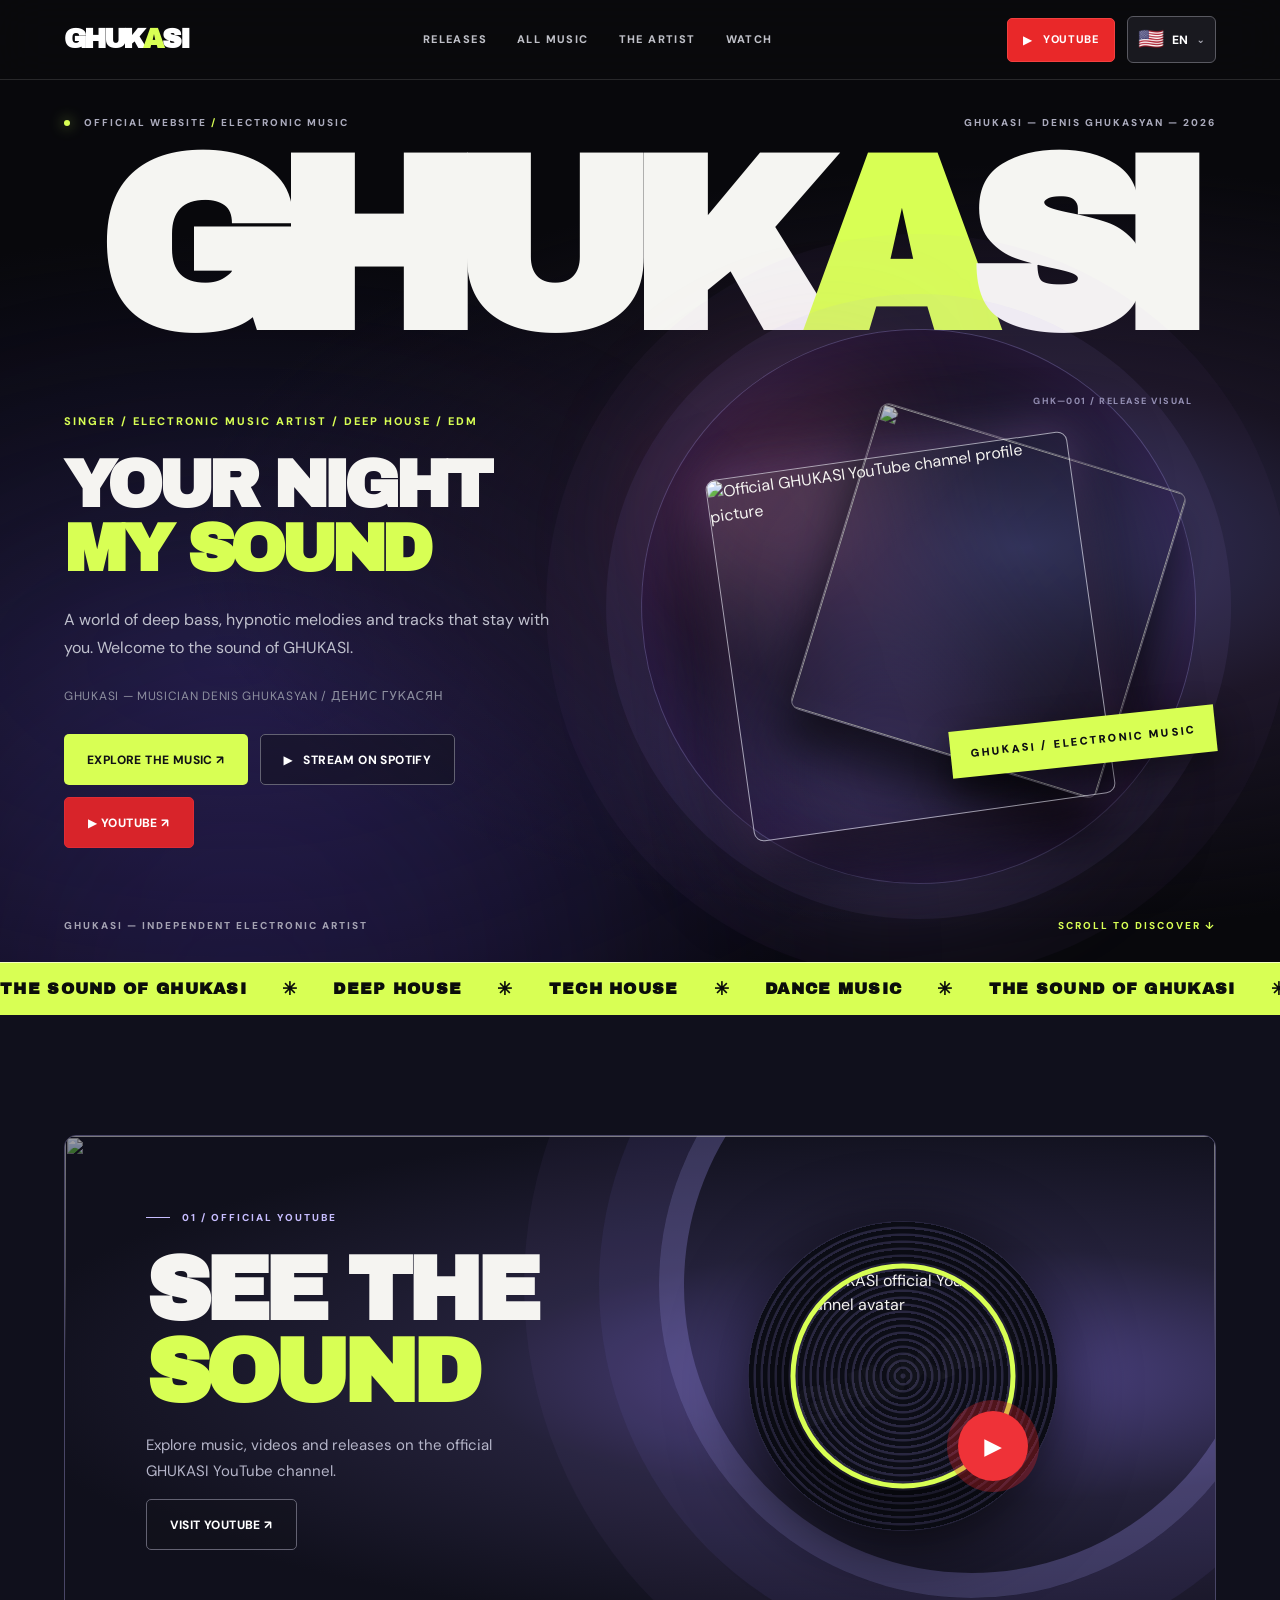
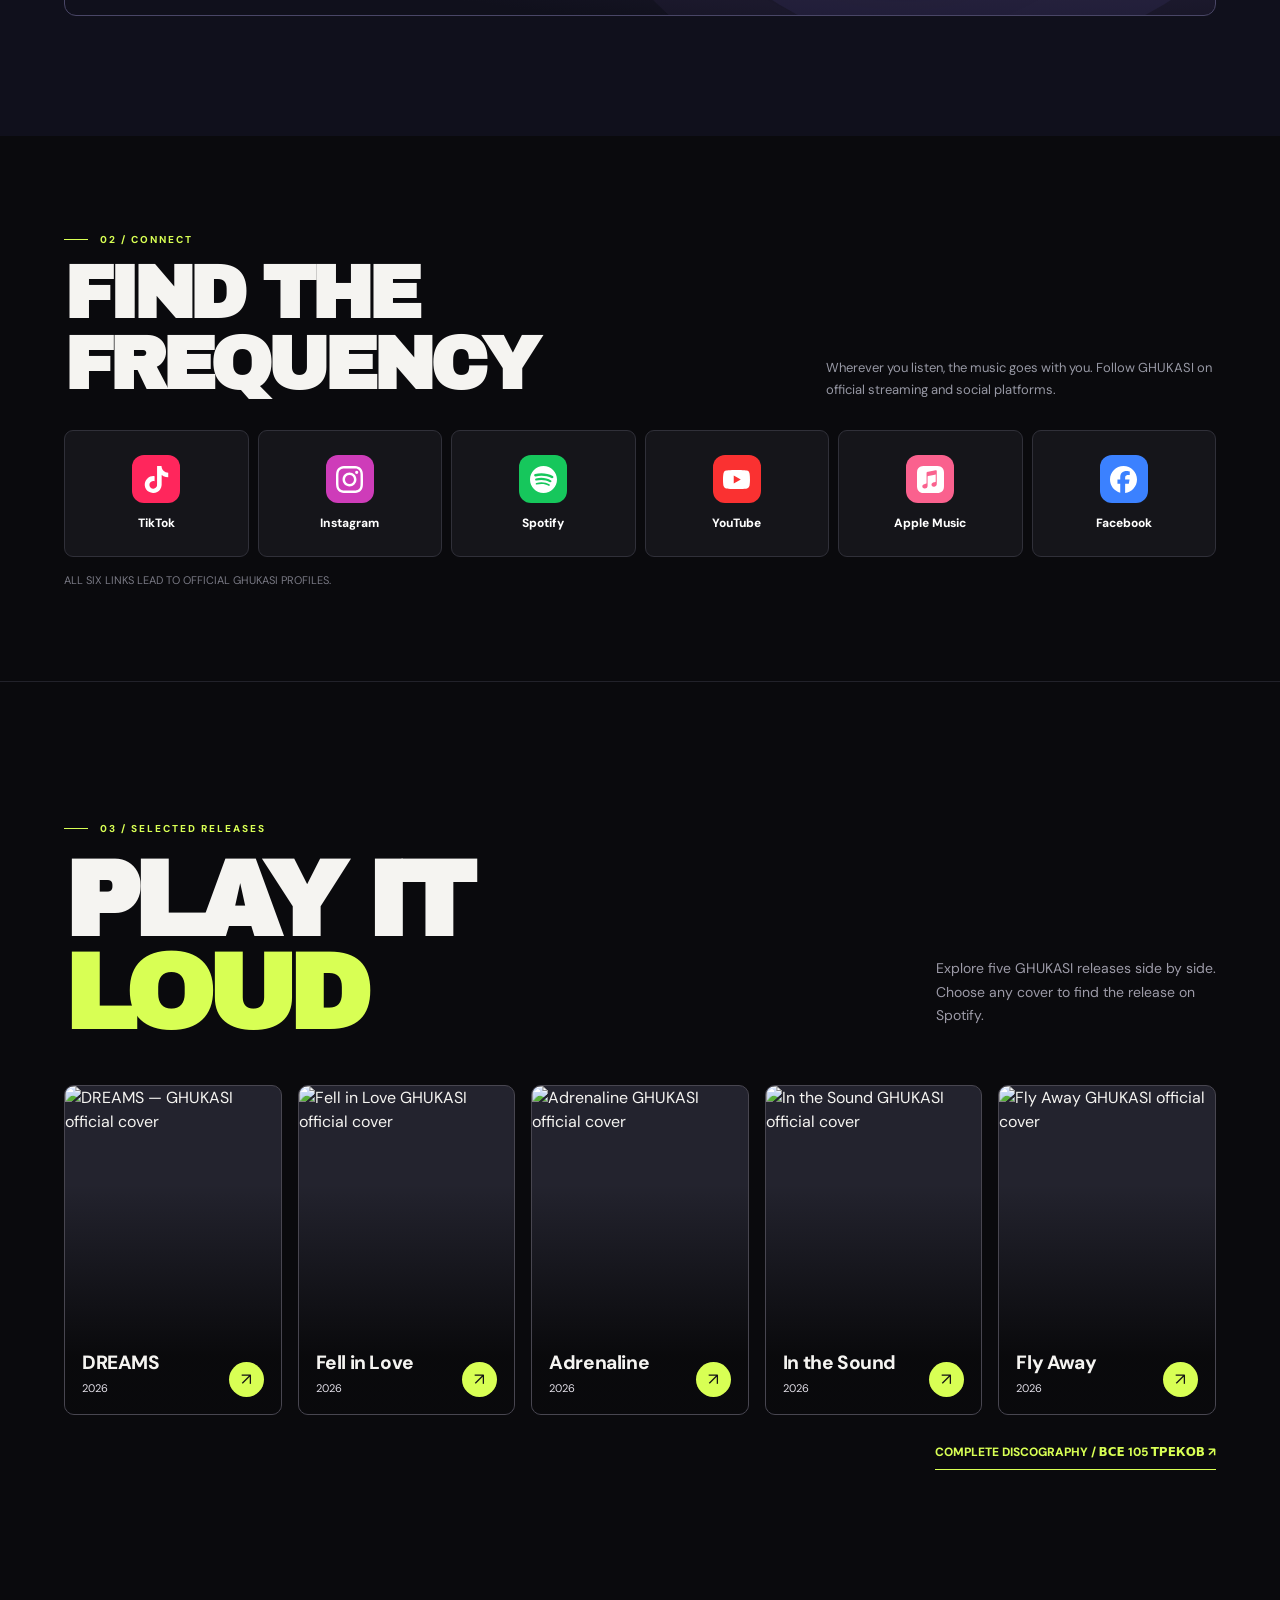
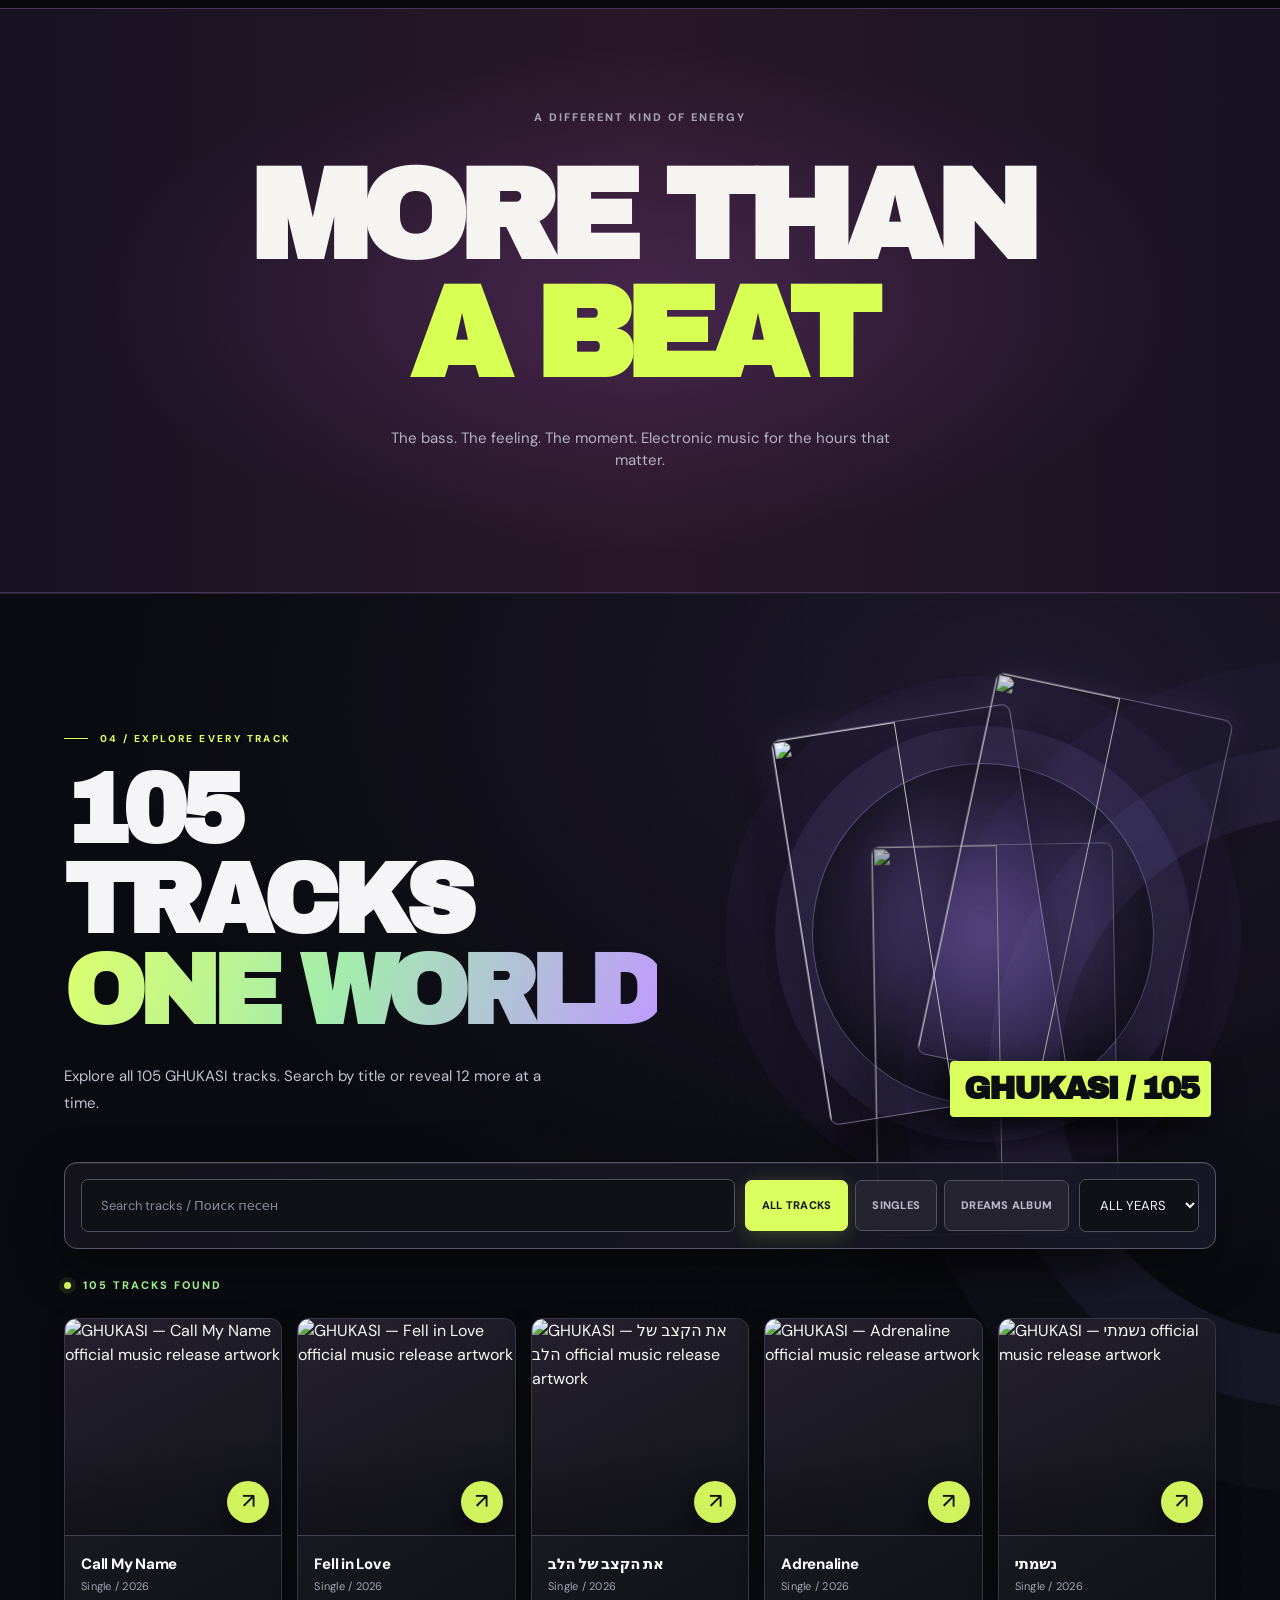
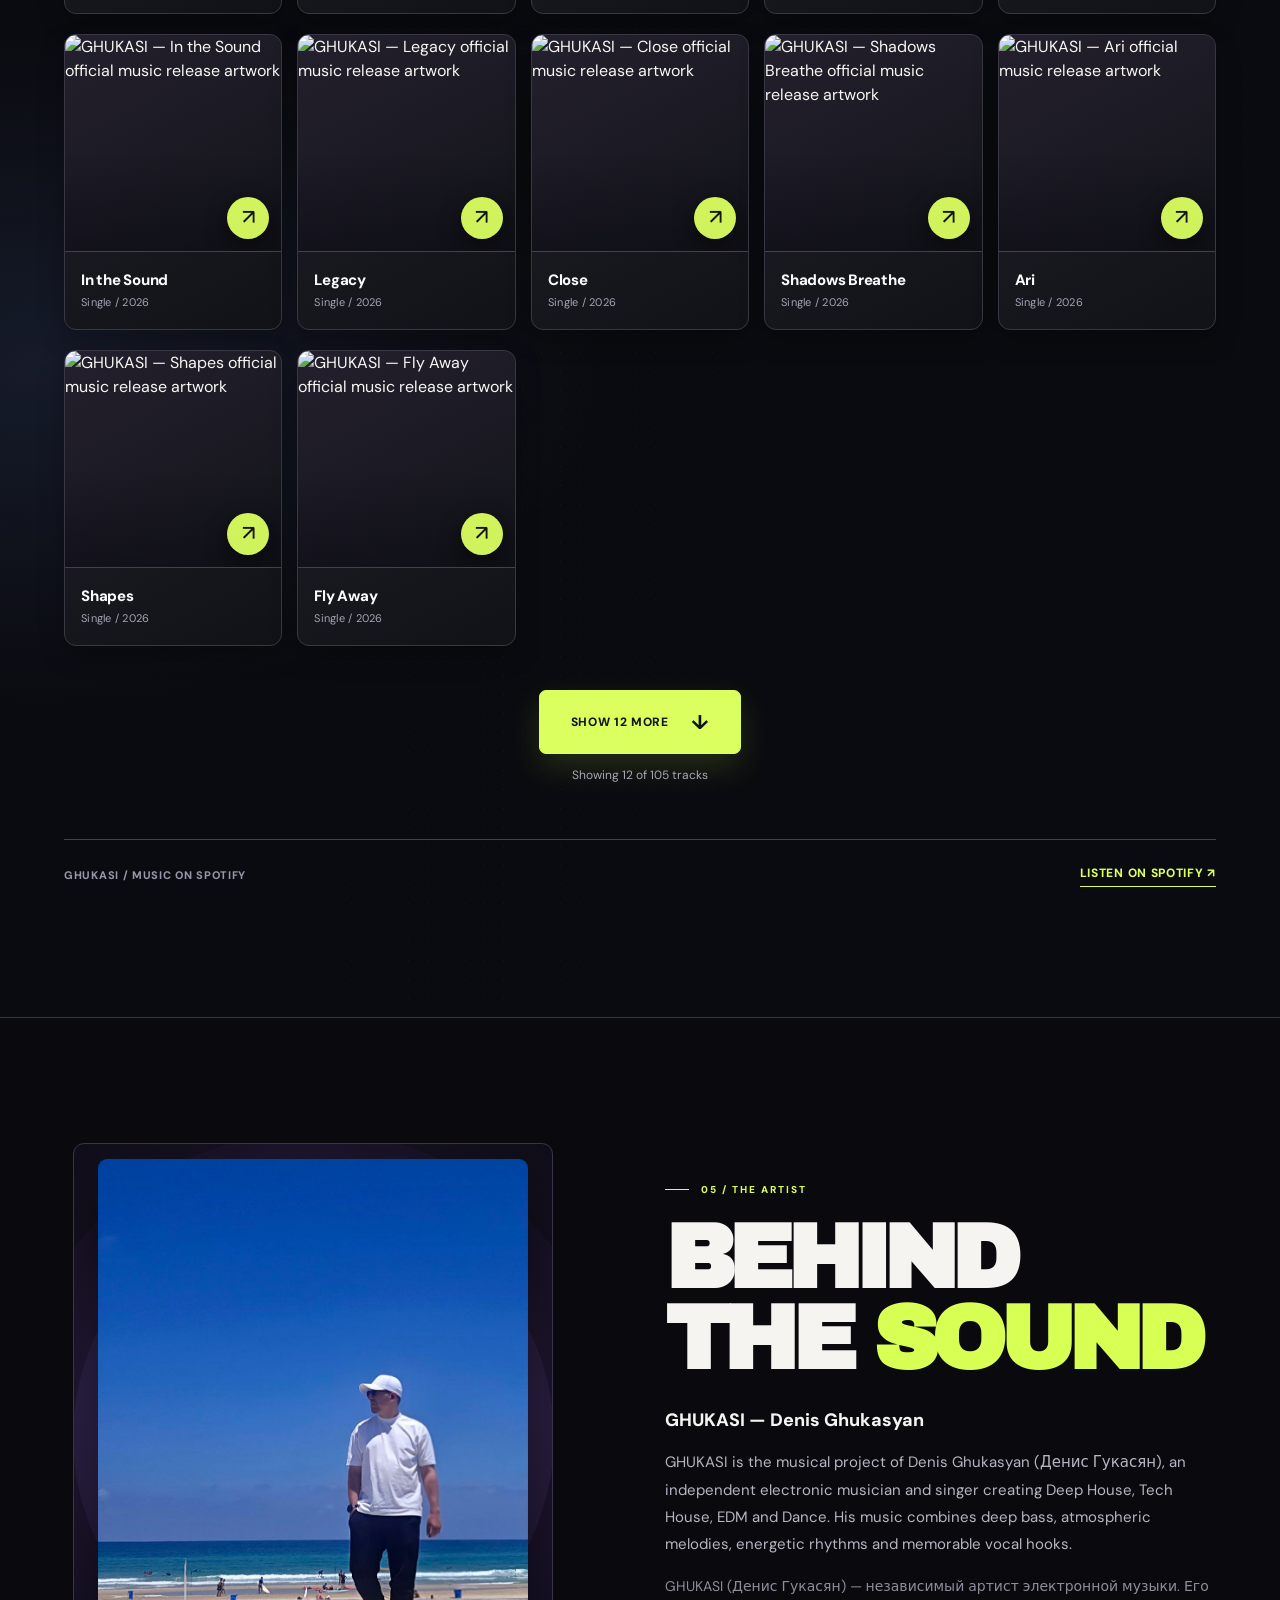
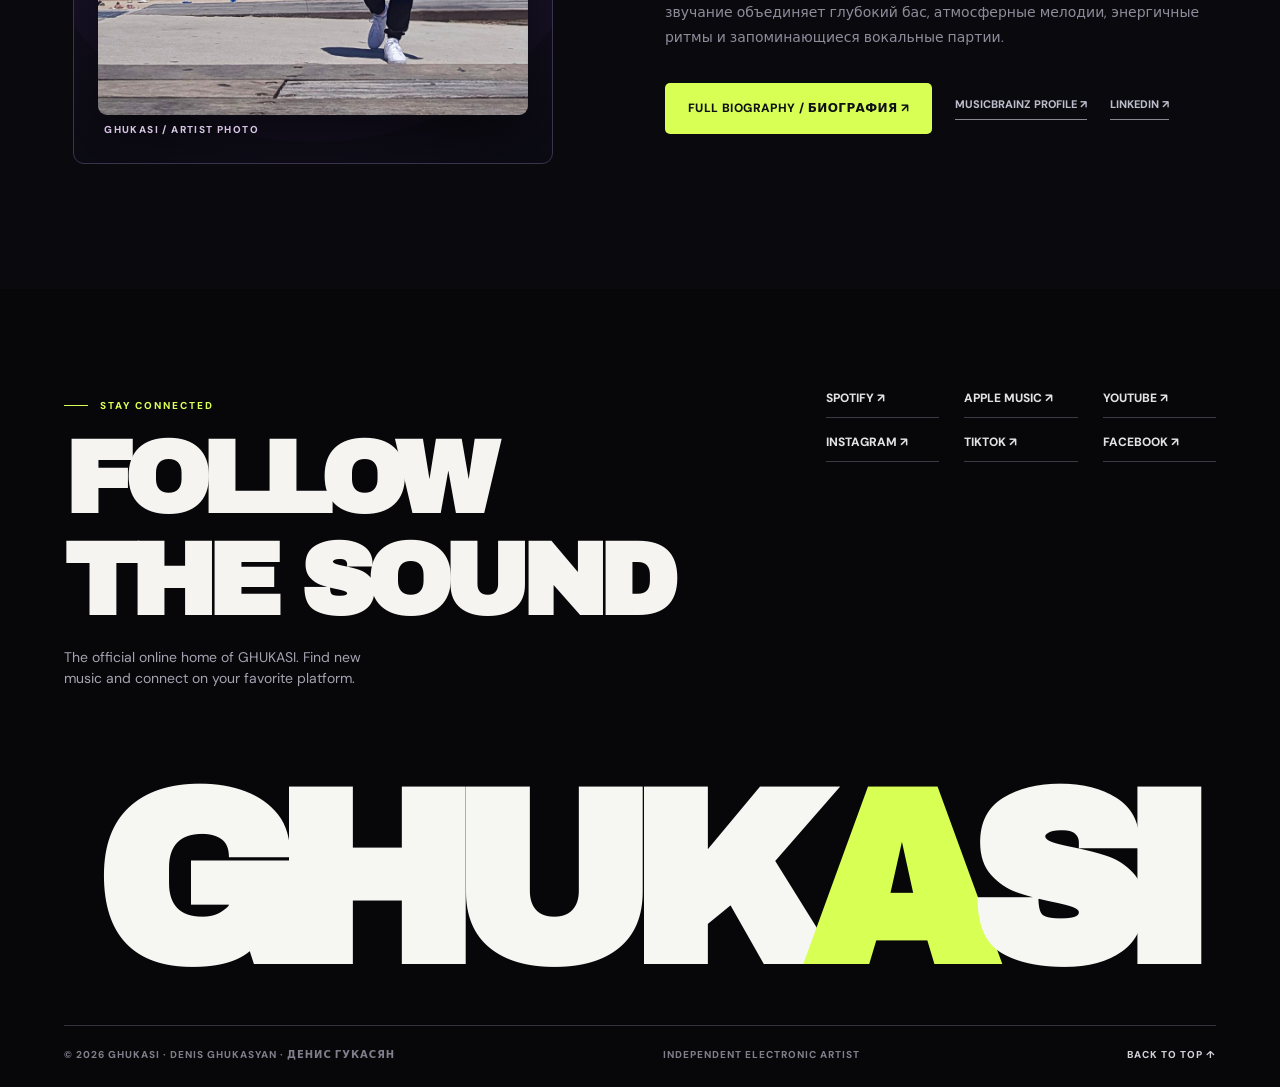
==== commit 96b6a556: "Use self-hosted authentic GHUKASI beach portrait in homepage biography" ====
--- a/index.html
+++ b/index.html
@@ -156,6 +156,6 @@
 <a class="track" data-title="underground" data-kind="single" data-year="2025" href="https://open.spotify.com/search/GHUKASI%20UNDERGROUND" target="_blank" rel="noopener noreferrer"><div class="trackimg"><img src="https://is1-ssl.mzstatic.com/image/thumb/Music211/v4/84/a7/42/84a742ea-528a-b271-eaf1-bba8e20ff19b/artwork.jpg/600x600bb.jpg" loading="lazy" width="280" height="280" alt="GHUKASI — UNDERGROUND official music release artwork"><span>↗</span></div><strong>UNDERGROUND</strong><small>Single / 2025</small></a>
 <a class="track" data-title="dream" data-kind="single" data-year="2025" href="https://open.spotify.com/search/GHUKASI%20DREAM" target="_blank" rel="noopener noreferrer"><div class="trackimg"><img src="https://is1-ssl.mzstatic.com/image/thumb/Music211/v4/e4/08/a6/e408a68c-8a94-2812-1dab-bbf9f2b5d9fc/artwork.jpg/600x600bb.jpg" loading="lazy" width="280" height="280" alt="GHUKASI — DREAM official music release artwork"><span>↗</span></div><strong>DREAM</strong><small>Single / 2025</small></a></div>
 <div class="catalog-more-wrap"><button type="button" class="catalog-more" id="load-more-tracks" aria-controls="trackgrid">SHOW 12 MORE <span aria-hidden="true">↓</span></button><p class="catalog-showing" id="catalog-showing" aria-live="polite">Showing 12 of 105 tracks</p></div><div class="catalog-bottom"><span>GHUKASI / MUSIC ON SPOTIFY</span><a href="https://open.spotify.com/artist/4vx3ca1O8XIwfsjQe1ZlTK" target="_blank" rel="noopener noreferrer">LISTEN ON SPOTIFY ↗</a></div></div></section>
-<section class="about" id="bio"><div class="content-wrap"><div class="about-layout"><div class="about-art"><img src="https://d2ol7oe51mr4n9.cloudfront.net/user_37Dc07D7EvQdZgZHJixX0inzkd2/41f58805-fc65-48fa-af98-cc5c67a7bb1e.jpg" alt="GHUKASI (Denis Ghukasyan) standing by the sea in a white cap and shirt" width="991" height="1280" loading="lazy" decoding="async" referrerpolicy="no-referrer"><span class="art-stamp">GHUKASI / ARTIST PHOTO</span></div><div class="about-copy"><span class="section-tag">05 / THE ARTIST</span><h2>BEHIND<br>THE <em>SOUND</em></h2><p class="name">GHUKASI — Denis Ghukasyan</p><p class="copy">GHUKASI is the musical project of Denis Ghukasyan (Денис Гукасян), an independent electronic musician and singer creating Deep House, Tech House, EDM and Dance. His music combines deep bass, atmospheric melodies, energetic rhythms and memorable vocal hooks.</p><p class="copy ru" lang="ru">GHUKASI (Денис Гукасян) — независимый артист электронной музыки. Его звучание объединяет глубокий бас, атмосферные мелодии, энергичные ритмы и запоминающиеся вокальные партии.</p><div class="about-links"><a class="btn primary" href="/artist/">FULL BIOGRAPHY / БИОГРАФИЯ ↗</a><a class="" href="https://musicbrainz.org/artist/05845eb8-4eb3-48a9-b3b4-3710c49d2fec" target="_blank" rel="noopener noreferrer">MUSICBRAINZ PROFILE ↗</a><a class="about-linkedin" href="https://www.linkedin.com/in/denis-ghukasyan" target="_blank" rel="noopener noreferrer" aria-label="Denis Ghukasyan professional LinkedIn profile">LINKEDIN ↗</a></div></div></div></div></section>
+<section class="about" id="bio"><div class="content-wrap"><div class="about-layout"><div class="about-art"><img src="/assets/ghukasi-beach-photo.jpg" alt="GHUKASI (Denis Ghukasyan) standing by the sea in a white cap and shirt" width="991" height="1280" loading="lazy" decoding="async" referrerpolicy="no-referrer"><span class="art-stamp">GHUKASI / ARTIST PHOTO</span></div><div class="about-copy"><span class="section-tag">05 / THE ARTIST</span><h2>BEHIND<br>THE <em>SOUND</em></h2><p class="name">GHUKASI — Denis Ghukasyan</p><p class="copy">GHUKASI is the musical project of Denis Ghukasyan (Денис Гукасян), an independent electronic musician and singer creating Deep House, Tech House, EDM and Dance. His music combines deep bass, atmospheric melodies, energetic rhythms and memorable vocal hooks.</p><p class="copy ru" lang="ru">GHUKASI (Денис Гукасян) — независимый артист электронной музыки. Его звучание объединяет глубокий бас, атмосферные мелодии, энергичные ритмы и запоминающиеся вокальные партии.</p><div class="about-links"><a class="btn primary" href="/artist/">FULL BIOGRAPHY / БИОГРАФИЯ ↗</a><a class="" href="https://musicbrainz.org/artist/05845eb8-4eb3-48a9-b3b4-3710c49d2fec" target="_blank" rel="noopener noreferrer">MUSICBRAINZ PROFILE ↗</a><a class="about-linkedin" href="https://www.linkedin.com/in/denis-ghukasyan" target="_blank" rel="noopener noreferrer" aria-label="Denis Ghukasyan professional LinkedIn profile">LINKEDIN ↗</a></div></div></div></div></section>
 </main>
 <footer class="footer"><div class="content-wrap"><div class="footer-top"><div><span class="section-tag">STAY CONNECTED</span><h2>FOLLOW<br>THE SOUND</h2><p>The official online home of GHUKASI. Find new music and connect on your favorite platform.</p></div><div class="linkset"><a class="" href="https://open.spotify.com/artist/4vx3ca1O8XIwfsjQe1ZlTK" target="_blank" rel="noopener noreferrer">SPOTIFY ↗</a><a class="" href="https://music.apple.com/us/artist/ghukasi/1852157042" target="_blank" rel="noopener noreferrer">APPLE MUSIC ↗</a><a class="" href="https://www.youtube.com/channel/UCEKyHcWGafzu1ec08nU2Ppw" target="_blank" rel="noopener noreferrer">YOUTUBE ↗</a><a class="" href="https://www.instagram.com/ghukasi_/" target="_blank" rel="noopener noreferrer">INSTAGRAM ↗</a><a class="" href="https://www.tiktok.com/@ghukasi" target="_blank" rel="noopener noreferrer">TIKTOK ↗</a><a class="" href="https://www.facebook.com/denis.ghukasyan/" target="_blank" rel="noopener noreferrer">FACEBOOK ↗</a></div></div><div class="footer-giant" aria-hidden="true">GHUK<span>A</span>SI</div><div class="footer-bottom"><span>© 2026 GHUKASI · DENIS GHUKASYAN · ДЕНИС ГУКАСЯН</span><span>INDEPENDENT ELECTRONIC ARTIST</span><a href="#top">BACK TO TOP ↑</a></div></div></footer></body></html>
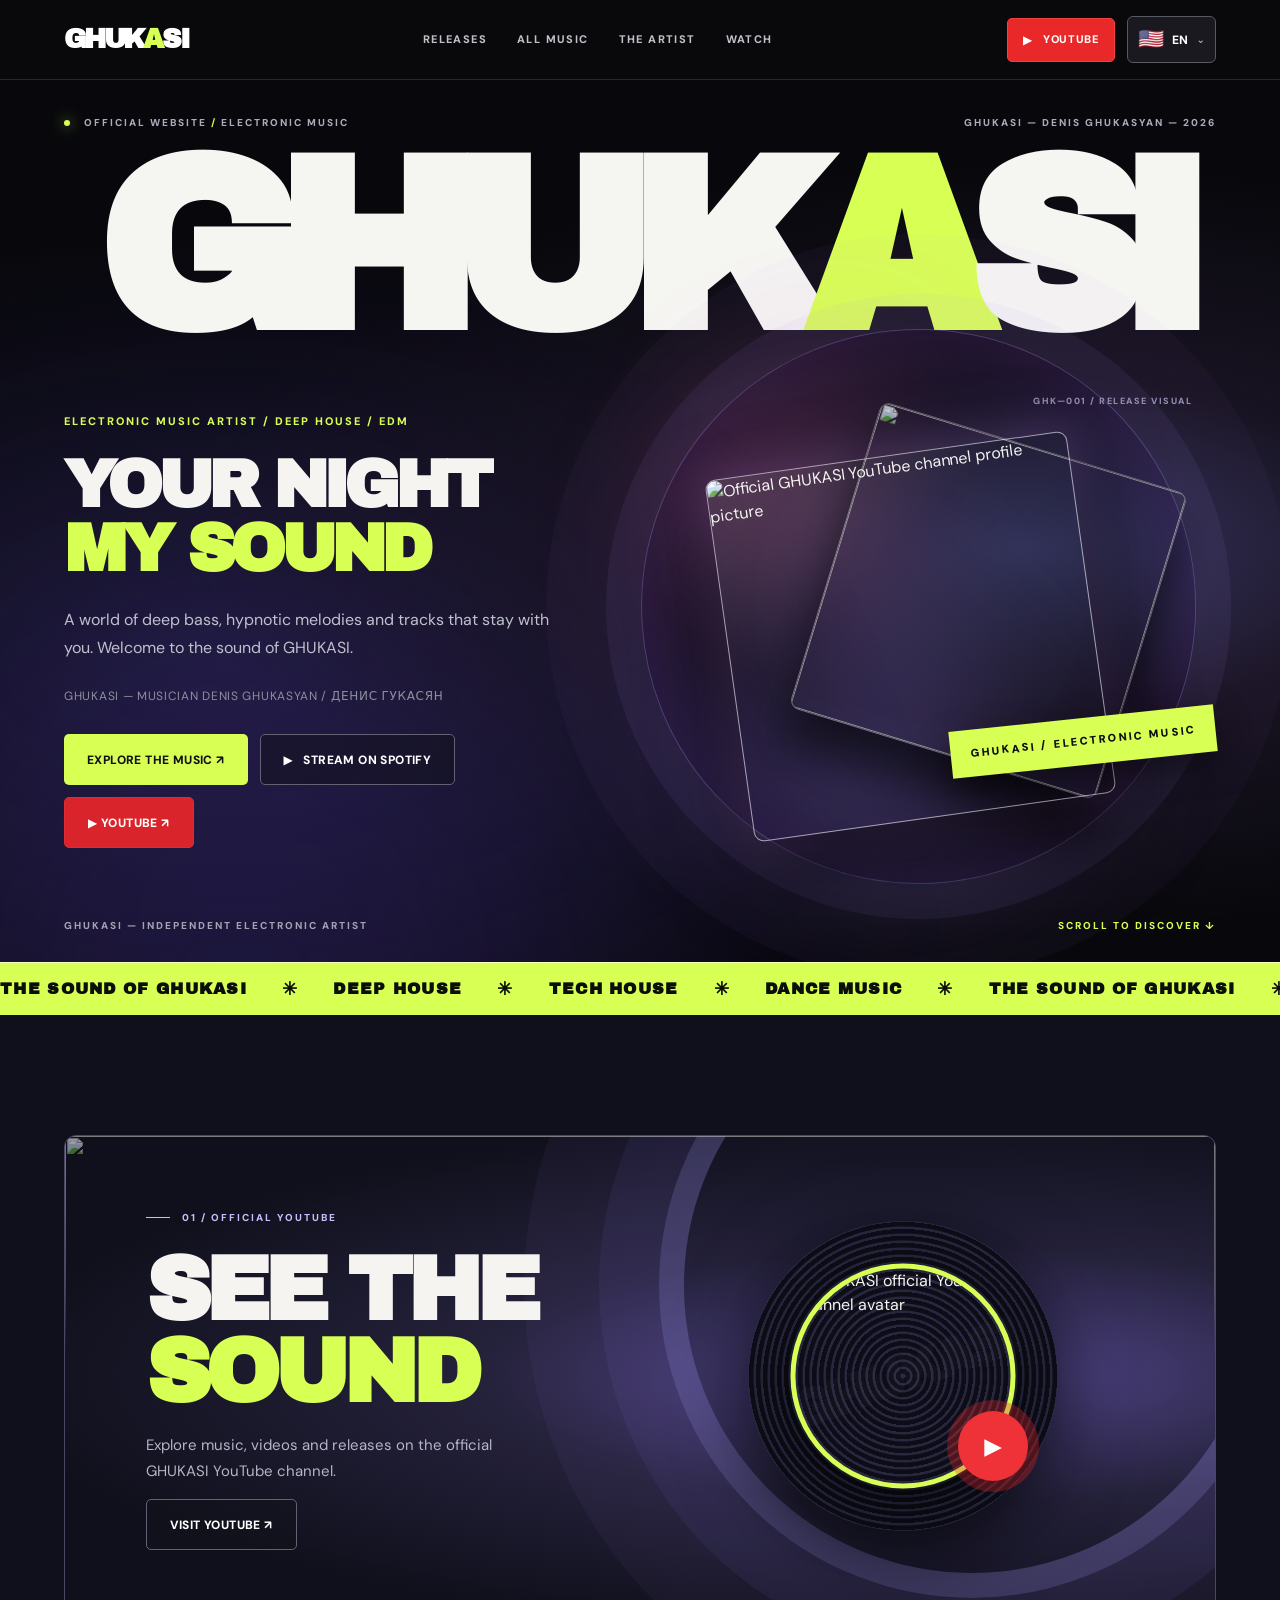
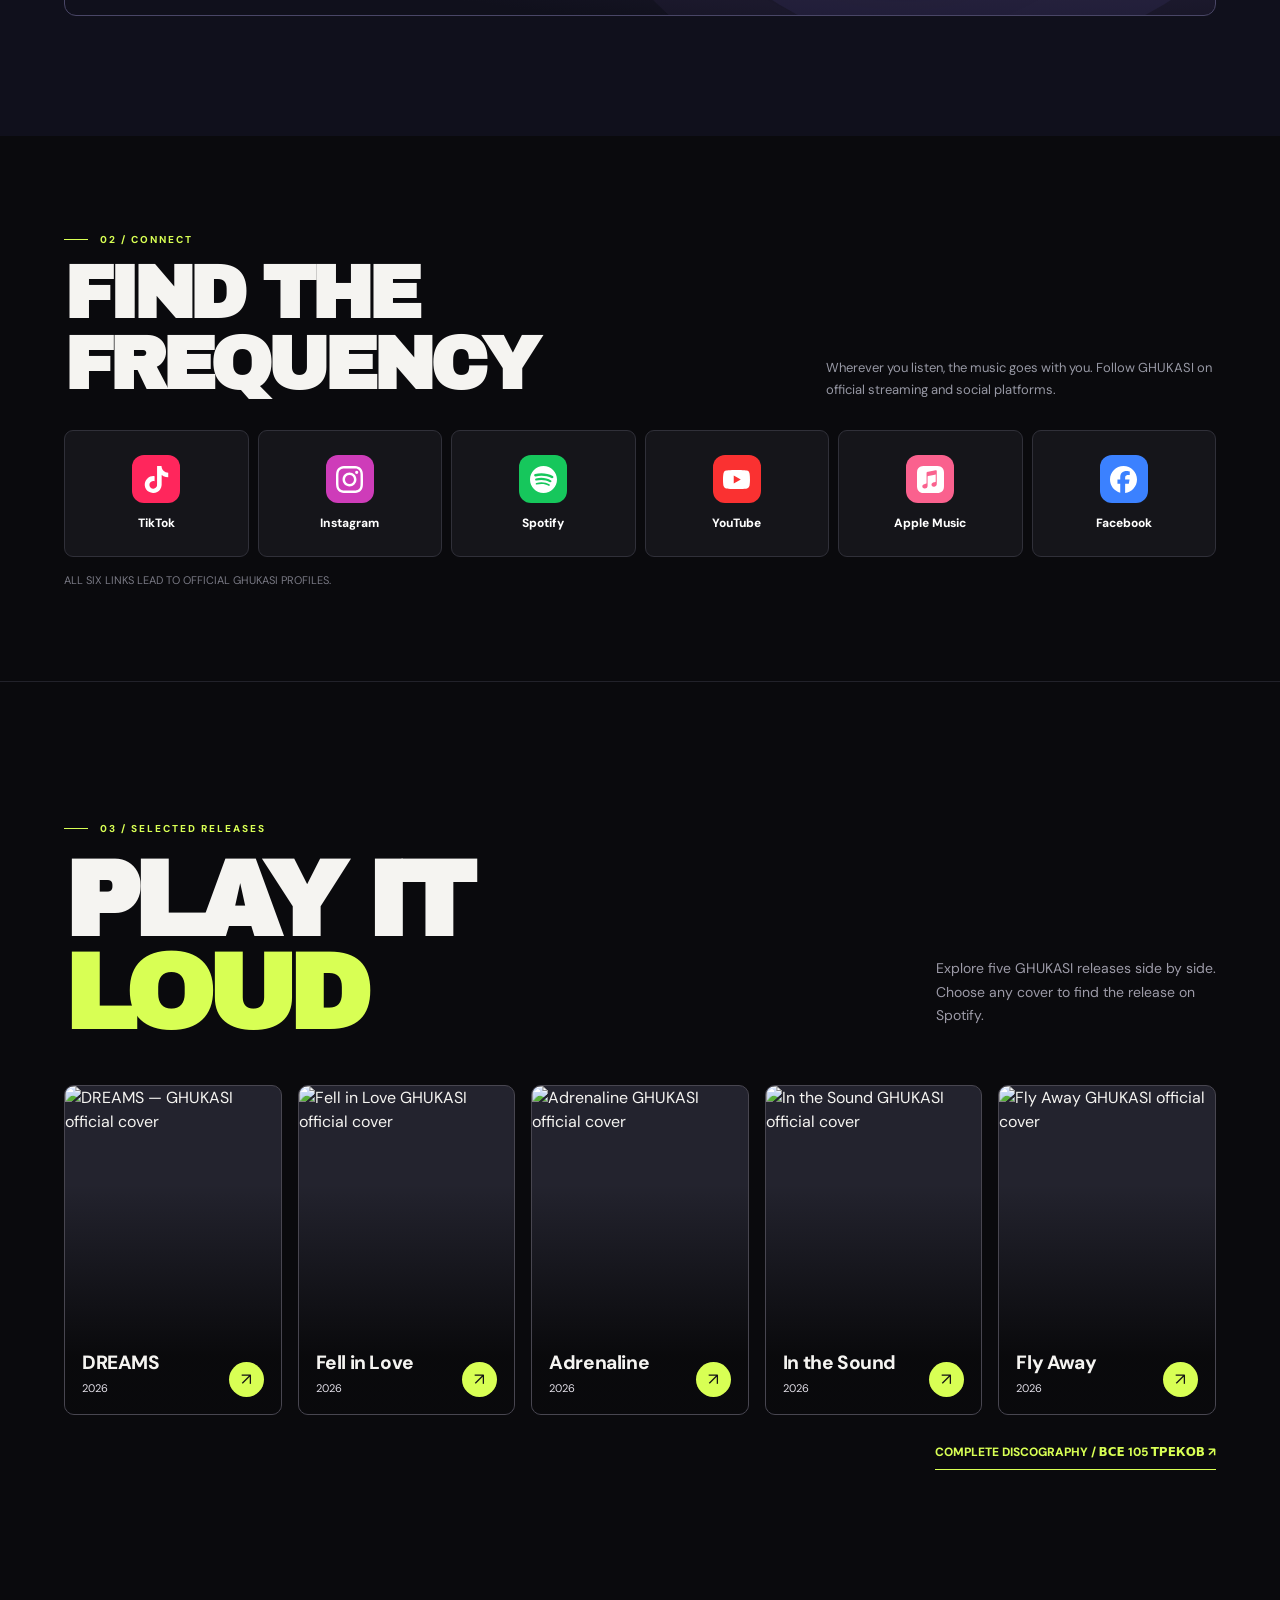
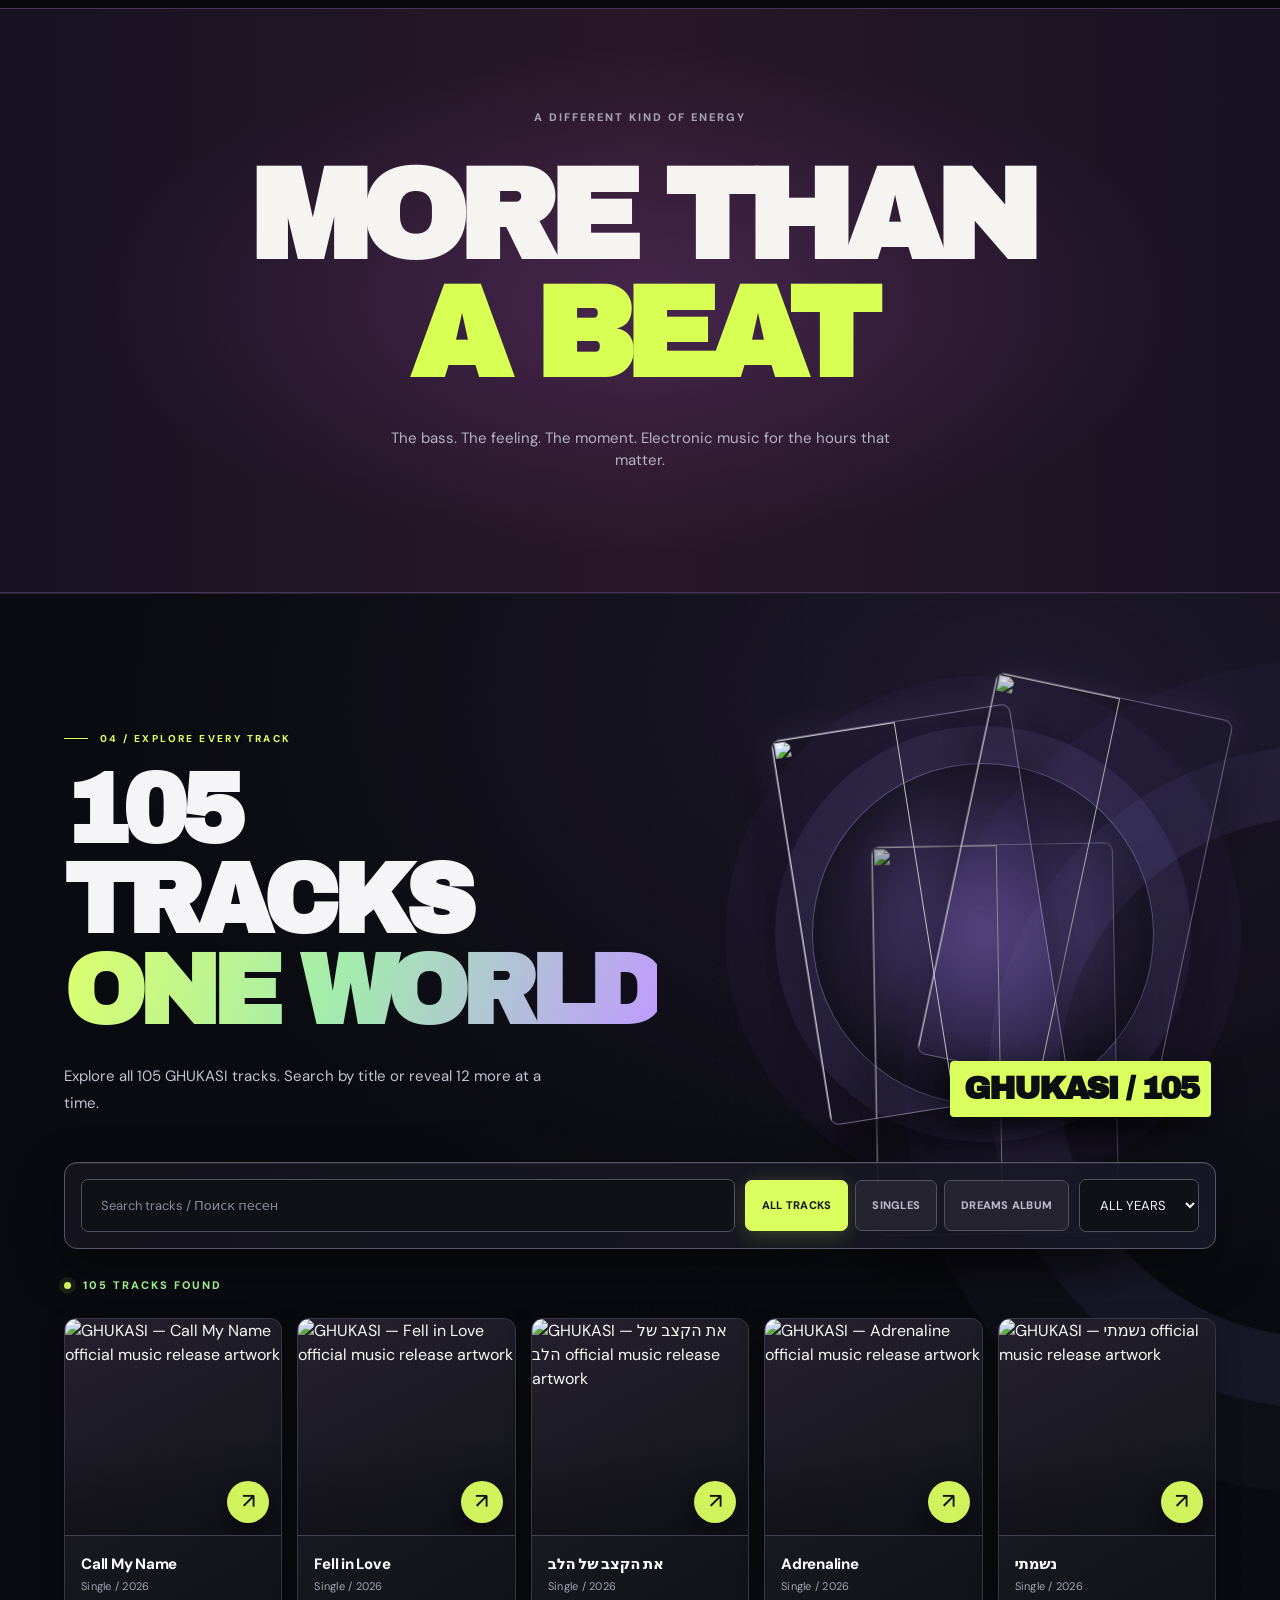
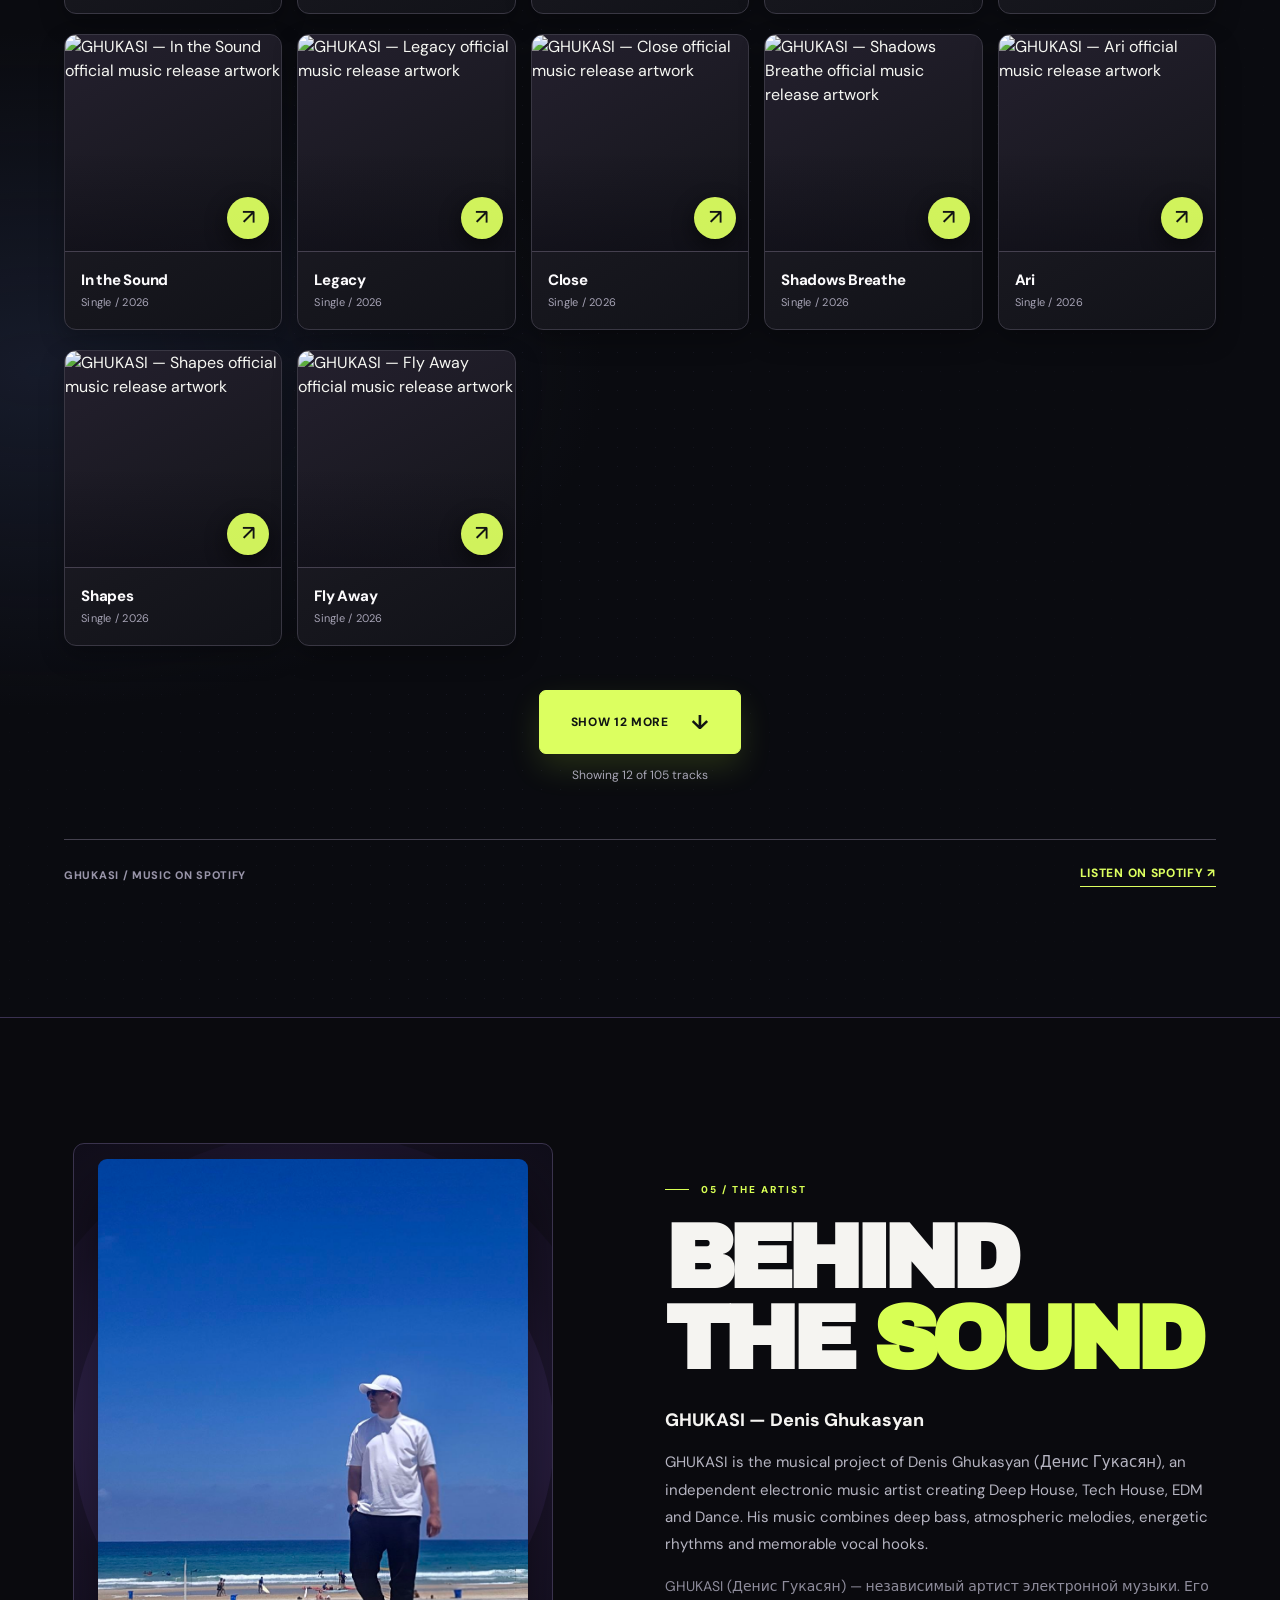
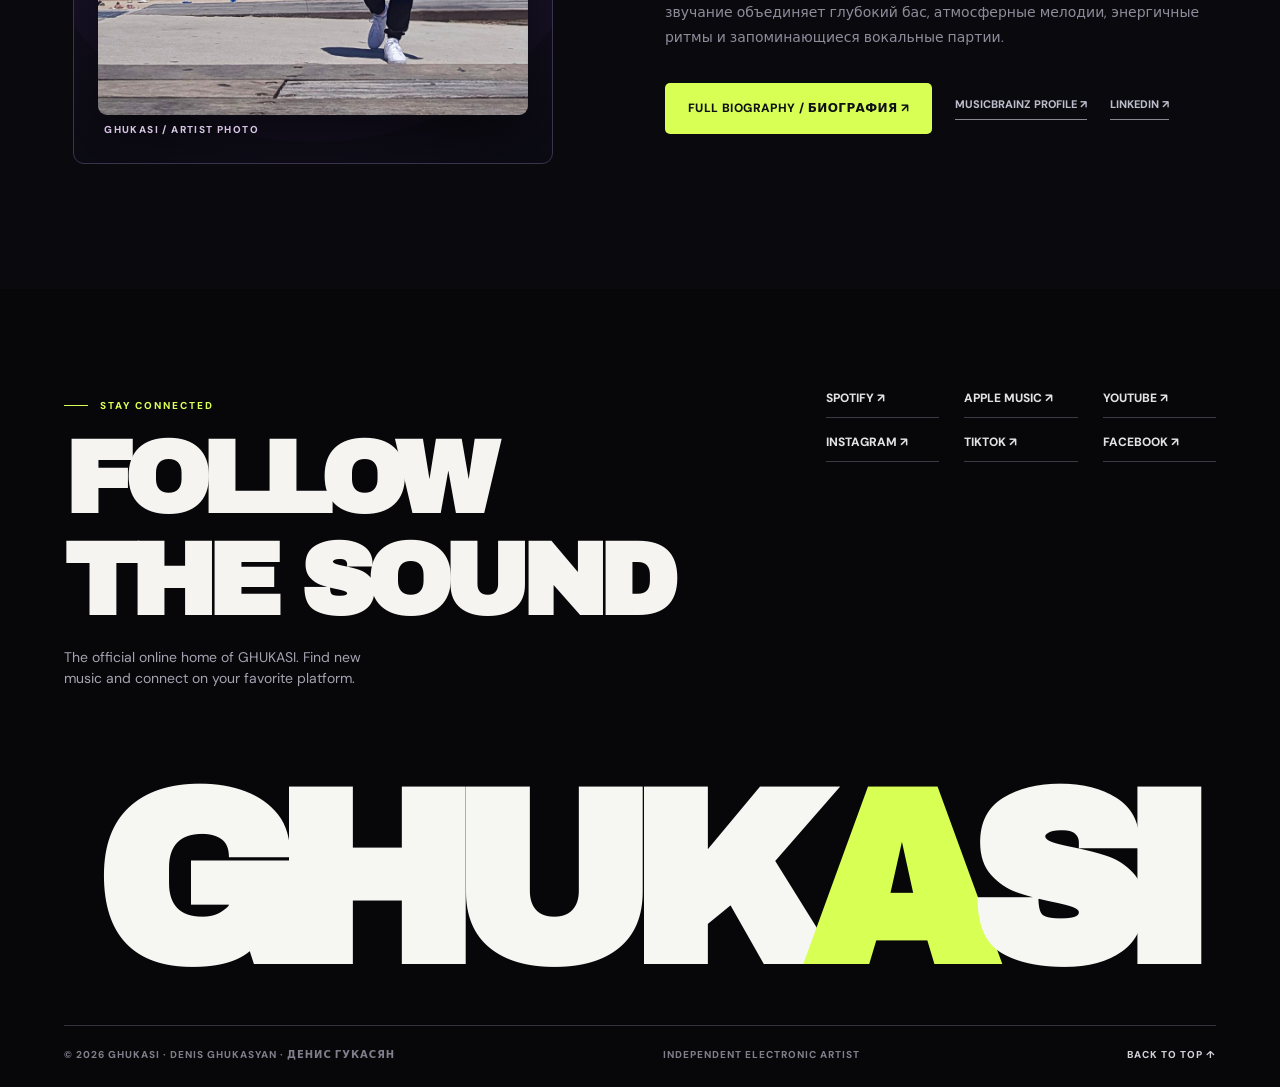
==== commit 17e8020b: "Remove incorrect singer identity from GHUKASI website and search metadata" ====
--- a/index.html
+++ b/index.html
@@ -4,7 +4,7 @@
 <meta name="google-site-verification" content="1F2cz8KXTB9y9NxbLHIHwfbYFkW91Qd6EPCVsYp7mU0" />
 <meta charset="utf-8">
 <meta name="viewport" content="width=device-width,initial-scale=1">
-<title>GHUKASI (Denis Ghukasyan) — Electronic Musician & Singer</title>
+<title>GHUKASI (Denis Ghukasyan) — Electronic Music Artist</title>
 <meta name="description" content="GHUKASI is the electronic music project of musician Denis Ghukasyan (Денис Гукасян). Explore his official biography, DREAMS album, singles, Spotify and Apple Music.">
 <meta name="robots" content="index,follow,max-image-preview:large">
 <meta name="author" content="GHUKASI — Denis Ghukasyan">
@@ -17,10 +17,10 @@
 <meta property="og:url" content="https://ghukasi.github.io/">
 <meta property="og:image" content="https://ghukasi.github.io/assets/ghukasi-portrait-google.jpg"><meta property="og:image:width" content="1000"><meta property="og:image:height" content="1000"><meta property="og:image:alt" content="GHUKASI artist-approved digital portrait">
 <meta name="twitter:card" content="summary_large_image"><meta name="twitter:image" content="https://ghukasi.github.io/assets/ghukasi-portrait-google.jpg">
-<script type="application/ld+json">{"@context":"https://schema.org","@graph":[{"@type":"MusicGroup","@id":"https://ghukasi.github.io/#artist","name":"GHUKASI","alternateName":["Denis Ghukasyan","Денис Гукасян","Гукасян Денис","Ghukasyan Denis"],"url":"https://ghukasi.github.io/","description":"GHUKASI is the electronic music project of musician Denis Ghukasyan (Денис Гукасян), with Deep House, Tech House, EDM and Dance releases including the DREAMS album.","genre":["Deep House","Tech House","EDM","Dance"],"image":"https://ghukasi.github.io/assets/ghukasi-portrait-google.jpg","member":{"@id":"https://ghukasi.github.io/#person"},"sameAs":["https://music.apple.com/us/artist/ghukasi/1852157042","https://open.spotify.com/artist/4vx3ca1O8XIwfsjQe1ZlTK","https://www.youtube.com/channel/UCEKyHcWGafzu1ec08nU2Ppw","https://www.instagram.com/ghukasi_/","https://www.tiktok.com/@ghukasi","https://www.facebook.com/denis.ghukasyan/","https://musicbrainz.org/artist/05845eb8-4eb3-48a9-b3b4-3710c49d2fec"],"identifier":{"@type":"PropertyValue","propertyID":"MusicBrainz Artist ID","value":"05845eb8-4eb3-48a9-b3b4-3710c49d2fec"}},{"@type":"Person","@id":"https://ghukasi.github.io/#person","name":"Denis Ghukasyan","alternateName":["Денис Гукасян","GHUKASI","Гукасян Денис","Ghukasyan Denis"],"description":"Denis Ghukasyan (Денис Гукасян), also written surname-first as Ghukasyan Denis (Гукасян Денис), is an independent electronic musician and singer releasing music as GHUKASI.","sameAs":["https://music.apple.com/us/artist/ghukasi/1852157042","https://open.spotify.com/artist/4vx3ca1O8XIwfsjQe1ZlTK","https://www.youtube.com/channel/UCEKyHcWGafzu1ec08nU2Ppw","https://www.instagram.com/ghukasi_/","https://www.tiktok.com/@ghukasi","https://www.facebook.com/denis.ghukasyan/","https://musicbrainz.org/artist/05845eb8-4eb3-48a9-b3b4-3710c49d2fec","https://www.linkedin.com/in/denis-ghukasyan"],"identifier":{"@type":"PropertyValue","propertyID":"MusicBrainz Artist ID","value":"05845eb8-4eb3-48a9-b3b4-3710c49d2fec"},"url":"https://ghukasi.github.io/artist/","mainEntityOfPage":{"@id":"https://ghukasi.github.io/artist/#profile"},"jobTitle":["Musician","Electronic music artist","Singer"],"hasOccupation":[{"@type":"Occupation","name":"Musician"},{"@type":"Occupation","name":"Singer"},{"@type":"Occupation","name":"Electronic music artist"}],"image":"https://ghukasi.github.io/assets/ghukasi-portrait-google.jpg","memberOf":{"@id":"https://ghukasi.github.io/#artist"},"givenName":"Denis","familyName":"Ghukasyan","disambiguatingDescription":"Musician and singer Denis Ghukasyan, the person behind the GHUKASI electronic music project and DREAMS album."},{"@type":"WebSite","url":"https://ghukasi.github.io/","name":"GHUKASI","inLanguage":["en","ru","he","hy"],"about":{"@id":"https://ghukasi.github.io/#artist"},"@id":"https://ghukasi.github.io/#website","publisher":{"@id":"https://ghukasi.github.io/#artist"},"alternateName":["GHUKASI Official Music Website","Denis Ghukasyan Music"]},{"@type":"MusicAlbum","name":"DREAMS","byArtist":{"@id":"https://ghukasi.github.io/#artist"},"url":"https://music.apple.com/us/album/dreams/1869832022","datePublished":"2026-01-14","numTracks":11},{"@type":"WebPage","@id":"https://ghukasi.github.io/#webpage","url":"https://ghukasi.github.io/","name":"GHUKASI — Official electronic music artist website","mainEntity":{"@id":"https://ghukasi.github.io/#artist"},"isPartOf":{"@id":"https://ghukasi.github.io/#website"},"primaryImageOfPage":{"@id":"https://ghukasi.github.io/#portrait"},"inLanguage":["en","ru","he","hy"]},{"@type":"ImageObject","@id":"https://ghukasi.github.io/#portrait","contentUrl":"https://ghukasi.github.io/assets/ghukasi-portrait-google.jpg","url":"https://ghukasi.github.io/assets/ghukasi-portrait-google.jpg","width":1000,"height":1000,"caption":"Artist-approved digital portrait of GHUKASI (Denis Ghukasyan)"}]}</script>
+<script type="application/ld+json">{"@context":"https://schema.org","@graph":[{"@type":"MusicGroup","@id":"https://ghukasi.github.io/#artist","name":"GHUKASI","alternateName":["Denis Ghukasyan","Денис Гукасян","Гукасян Денис","Ghukasyan Denis"],"url":"https://ghukasi.github.io/","description":"GHUKASI is the electronic music project of musician Denis Ghukasyan (Денис Гукасян), with Deep House, Tech House, EDM and Dance releases including the DREAMS album.","genre":["Deep House","Tech House","EDM","Dance"],"image":"https://ghukasi.github.io/assets/ghukasi-portrait-google.jpg","member":{"@id":"https://ghukasi.github.io/#person"},"sameAs":["https://music.apple.com/us/artist/ghukasi/1852157042","https://open.spotify.com/artist/4vx3ca1O8XIwfsjQe1ZlTK","https://www.youtube.com/channel/UCEKyHcWGafzu1ec08nU2Ppw","https://www.instagram.com/ghukasi_/","https://www.tiktok.com/@ghukasi","https://www.facebook.com/denis.ghukasyan/","https://musicbrainz.org/artist/05845eb8-4eb3-48a9-b3b4-3710c49d2fec"],"identifier":{"@type":"PropertyValue","propertyID":"MusicBrainz Artist ID","value":"05845eb8-4eb3-48a9-b3b4-3710c49d2fec"}},{"@type":"Person","@id":"https://ghukasi.github.io/#person","name":"Denis Ghukasyan","alternateName":["Денис Гукасян","GHUKASI","Гукасян Денис","Ghukasyan Denis"],"description":"Denis Ghukasyan (Денис Гукасян), also written surname-first as Ghukasyan Denis (Гукасян Денис), is an independent electronic music artist releasing music as GHUKASI.","sameAs":["https://music.apple.com/us/artist/ghukasi/1852157042","https://open.spotify.com/artist/4vx3ca1O8XIwfsjQe1ZlTK","https://www.youtube.com/channel/UCEKyHcWGafzu1ec08nU2Ppw","https://www.instagram.com/ghukasi_/","https://www.tiktok.com/@ghukasi","https://www.facebook.com/denis.ghukasyan/","https://musicbrainz.org/artist/05845eb8-4eb3-48a9-b3b4-3710c49d2fec","https://www.linkedin.com/in/denis-ghukasyan"],"identifier":{"@type":"PropertyValue","propertyID":"MusicBrainz Artist ID","value":"05845eb8-4eb3-48a9-b3b4-3710c49d2fec"},"url":"https://ghukasi.github.io/artist/","mainEntityOfPage":{"@id":"https://ghukasi.github.io/artist/#profile"},"jobTitle":["Musician","Electronic music artist"],"hasOccupation":[{"@type":"Occupation","name":"Musician"},{"@type":"Occupation","name":"Electronic music artist"}],"image":"https://ghukasi.github.io/assets/ghukasi-portrait-google.jpg","memberOf":{"@id":"https://ghukasi.github.io/#artist"},"givenName":"Denis","familyName":"Ghukasyan","disambiguatingDescription":"Electronic music artist Denis Ghukasyan, the person behind the GHUKASI electronic music project and DREAMS album."},{"@type":"WebSite","url":"https://ghukasi.github.io/","name":"GHUKASI","inLanguage":["en","ru","he","hy"],"about":{"@id":"https://ghukasi.github.io/#artist"},"@id":"https://ghukasi.github.io/#website","publisher":{"@id":"https://ghukasi.github.io/#artist"},"alternateName":["GHUKASI Official Music Website","Denis Ghukasyan Music"]},{"@type":"MusicAlbum","name":"DREAMS","byArtist":{"@id":"https://ghukasi.github.io/#artist"},"url":"https://music.apple.com/us/album/dreams/1869832022","datePublished":"2026-01-14","numTracks":11},{"@type":"WebPage","@id":"https://ghukasi.github.io/#webpage","url":"https://ghukasi.github.io/","name":"GHUKASI — Official electronic music artist website","mainEntity":{"@id":"https://ghukasi.github.io/#artist"},"isPartOf":{"@id":"https://ghukasi.github.io/#website"},"primaryImageOfPage":{"@id":"https://ghukasi.github.io/#portrait"},"inLanguage":["en","ru","he","hy"]},{"@type":"ImageObject","@id":"https://ghukasi.github.io/#portrait","contentUrl":"https://ghukasi.github.io/assets/ghukasi-portrait-google.jpg","url":"https://ghukasi.github.io/assets/ghukasi-portrait-google.jpg","width":1000,"height":1000,"caption":"Artist-approved digital portrait of GHUKASI (Denis Ghukasyan)"}]}</script>
 
 <link rel="preconnect" href="https://fonts.googleapis.com"><link rel="preconnect" href="https://fonts.gstatic.com" crossorigin>
-<link rel="stylesheet" href="assets/ghukasi-nocturne.css?v=7"><link rel="stylesheet" href="assets/ghukasi-inner.css?v=4"><link rel="stylesheet" href="assets/ghukasi-catalog-v2.css?v=1"><script defer src="assets/ghukasi-nocturne.js?v=1"></script><script defer src="assets/ghukasi-i18n.js?v=7"></script>
+<link rel="stylesheet" href="assets/ghukasi-nocturne.css?v=7"><link rel="stylesheet" href="assets/ghukasi-inner.css?v=4"><link rel="stylesheet" href="assets/ghukasi-catalog-v2.css?v=1"><script defer src="assets/ghukasi-nocturne.js?v=1"></script><script defer src="assets/ghukasi-i18n.js?v=11"></script>
 </head><body><div class="progress" aria-hidden="true"></div>
 <header class="header"><a class="logo" href="#top" aria-label="GHUKASI official website">GHUK<span class="logo-o">A</span>SI</a><nav aria-label="Main navigation"><a href="#music">RELEASES</a><a href="#catalog">ALL MUSIC</a><a href="#bio">THE ARTIST</a><a href="#video">WATCH</a></nav><div class="header-right"><a class="header-youtube" href="https://www.youtube.com/channel/UCEKyHcWGafzu1ec08nU2Ppw" target="_blank" rel="noopener noreferrer" aria-label="GHUKASI on YouTube"><span aria-hidden="true">▶</span><span class="header-youtube-label">YOUTUBE</span></a><details class="mobile-menu"><summary>MENU ☰</summary><div class="mobile-panel"><a href="#music">RELEASES</a><a href="#catalog">ALL MUSIC</a><a href="#bio">THE ARTIST</a><a href="#video">WATCH</a><a href="#listen">FOLLOW</a></div></details></div></header>
 <main id="top">
@@ -28,7 +28,7 @@
 <div class="hero-topline"><span><i class="top-dot"></i> OFFICIAL WEBSITE <b>/</b> ELECTRONIC MUSIC</span><span>GHUKASI — DENIS GHUKASYAN — 2026</span></div>
 <div class="hero-word" aria-hidden="true">GHUK<span class="accent">A</span>SI</div>
 <div class="hero-body">
-<div class="hero-copy"><p class="eyebrow">SINGER / ELECTRONIC MUSIC ARTIST / DEEP HOUSE / EDM</p><h1 id="hero-title">YOUR NIGHT<br><em>MY SOUND</em></h1><p class="description">A world of deep bass, hypnotic melodies and tracks that stay with you. Welcome to the sound of GHUKASI.</p><p class="identity">GHUKASI — MUSICIAN DENIS GHUKASYAN / ДЕНИС ГУКАСЯН</p><div class="hero-buttons"><a class="btn primary" href="#music">EXPLORE THE MUSIC ↗</a><a class="btn ghost hero-spotify" href="https://open.spotify.com/artist/4vx3ca1O8XIwfsjQe1ZlTK" target="_blank" rel="noopener noreferrer">▶ &nbsp; STREAM ON SPOTIFY</a><a class="btn ghost hero-youtube" href="https://www.youtube.com/channel/UCEKyHcWGafzu1ec08nU2Ppw" target="_blank" rel="noopener noreferrer">▶ YOUTUBE ↗</a></div></div>
+<div class="hero-copy"><p class="eyebrow">ELECTRONIC MUSIC ARTIST / DEEP HOUSE / EDM</p><h1 id="hero-title">YOUR NIGHT<br><em>MY SOUND</em></h1><p class="description">A world of deep bass, hypnotic melodies and tracks that stay with you. Welcome to the sound of GHUKASI.</p><p class="identity">GHUKASI — MUSICIAN DENIS GHUKASYAN / ДЕНИС ГУКАСЯН</p><div class="hero-buttons"><a class="btn primary" href="#music">EXPLORE THE MUSIC ↗</a><a class="btn ghost hero-spotify" href="https://open.spotify.com/artist/4vx3ca1O8XIwfsjQe1ZlTK" target="_blank" rel="noopener noreferrer">▶ &nbsp; STREAM ON SPOTIFY</a><a class="btn ghost hero-youtube" href="https://www.youtube.com/channel/UCEKyHcWGafzu1ec08nU2Ppw" target="_blank" rel="noopener noreferrer">▶ YOUTUBE ↗</a></div></div>
 <div class="hero-art"><span class="hero-art-code">GHK—001 / RELEASE VISUAL</span><div class="cover-back" aria-hidden="true"><img src="https://is1-ssl.mzstatic.com/image/thumb/Music211/v4/f6/6e/67/f66e676c-bdc9-6254-f2fe-bffa74126f50/artwork.jpg/600x600bb.jpg" width="420" height="420" alt=""></div><a class="hero-cover" href="https://www.youtube.com/channel/UCEKyHcWGafzu1ec08nU2Ppw" target="_blank" rel="noopener noreferrer" aria-label="Open GHUKASI YouTube channel"><img src="https://yt3.googleusercontent.com/Ja-RUGK69iEjQTcI1zckE3WSEbJuzBvHVB-o4mYoQ5AY5JZZGyip7KhV5Jmg6pmBLCbtPhOLLm4=s900-c-k-c0x00ffffff-no-rj" alt="Official GHUKASI YouTube channel profile picture" width="560" height="560" fetchpriority="high" decoding="async"></a><span class="hero-label">GHUKASI / ELECTRONIC MUSIC</span></div>
 </div><div class="hero-bottom"><span>GHUKASI — INDEPENDENT ELECTRONIC ARTIST</span><a class="scroll" href="#listen">SCROLL TO DISCOVER ↓</a></div>
 </section>
@@ -156,6 +156,6 @@
 <a class="track" data-title="underground" data-kind="single" data-year="2025" href="https://open.spotify.com/search/GHUKASI%20UNDERGROUND" target="_blank" rel="noopener noreferrer"><div class="trackimg"><img src="https://is1-ssl.mzstatic.com/image/thumb/Music211/v4/84/a7/42/84a742ea-528a-b271-eaf1-bba8e20ff19b/artwork.jpg/600x600bb.jpg" loading="lazy" width="280" height="280" alt="GHUKASI — UNDERGROUND official music release artwork"><span>↗</span></div><strong>UNDERGROUND</strong><small>Single / 2025</small></a>
 <a class="track" data-title="dream" data-kind="single" data-year="2025" href="https://open.spotify.com/search/GHUKASI%20DREAM" target="_blank" rel="noopener noreferrer"><div class="trackimg"><img src="https://is1-ssl.mzstatic.com/image/thumb/Music211/v4/e4/08/a6/e408a68c-8a94-2812-1dab-bbf9f2b5d9fc/artwork.jpg/600x600bb.jpg" loading="lazy" width="280" height="280" alt="GHUKASI — DREAM official music release artwork"><span>↗</span></div><strong>DREAM</strong><small>Single / 2025</small></a></div>
 <div class="catalog-more-wrap"><button type="button" class="catalog-more" id="load-more-tracks" aria-controls="trackgrid">SHOW 12 MORE <span aria-hidden="true">↓</span></button><p class="catalog-showing" id="catalog-showing" aria-live="polite">Showing 12 of 105 tracks</p></div><div class="catalog-bottom"><span>GHUKASI / MUSIC ON SPOTIFY</span><a href="https://open.spotify.com/artist/4vx3ca1O8XIwfsjQe1ZlTK" target="_blank" rel="noopener noreferrer">LISTEN ON SPOTIFY ↗</a></div></div></section>
-<section class="about" id="bio"><div class="content-wrap"><div class="about-layout"><div class="about-art"><img src="/assets/ghukasi-beach-photo.jpg" alt="GHUKASI (Denis Ghukasyan) standing by the sea in a white cap and shirt" width="991" height="1280" loading="lazy" decoding="async" referrerpolicy="no-referrer"><span class="art-stamp">GHUKASI / ARTIST PHOTO</span></div><div class="about-copy"><span class="section-tag">05 / THE ARTIST</span><h2>BEHIND<br>THE <em>SOUND</em></h2><p class="name">GHUKASI — Denis Ghukasyan</p><p class="copy">GHUKASI is the musical project of Denis Ghukasyan (Денис Гукасян), an independent electronic musician and singer creating Deep House, Tech House, EDM and Dance. His music combines deep bass, atmospheric melodies, energetic rhythms and memorable vocal hooks.</p><p class="copy ru" lang="ru">GHUKASI (Денис Гукасян) — независимый артист электронной музыки. Его звучание объединяет глубокий бас, атмосферные мелодии, энергичные ритмы и запоминающиеся вокальные партии.</p><div class="about-links"><a class="btn primary" href="/artist/">FULL BIOGRAPHY / БИОГРАФИЯ ↗</a><a class="" href="https://musicbrainz.org/artist/05845eb8-4eb3-48a9-b3b4-3710c49d2fec" target="_blank" rel="noopener noreferrer">MUSICBRAINZ PROFILE ↗</a><a class="about-linkedin" href="https://www.linkedin.com/in/denis-ghukasyan" target="_blank" rel="noopener noreferrer" aria-label="Denis Ghukasyan professional LinkedIn profile">LINKEDIN ↗</a></div></div></div></div></section>
+<section class="about" id="bio"><div class="content-wrap"><div class="about-layout"><div class="about-art"><img src="/assets/ghukasi-beach-photo.jpg" alt="GHUKASI (Denis Ghukasyan) standing by the sea in a white cap and shirt" width="991" height="1280" loading="lazy" decoding="async" referrerpolicy="no-referrer"><span class="art-stamp">GHUKASI / ARTIST PHOTO</span></div><div class="about-copy"><span class="section-tag">05 / THE ARTIST</span><h2>BEHIND<br>THE <em>SOUND</em></h2><p class="name">GHUKASI — Denis Ghukasyan</p><p class="copy">GHUKASI is the musical project of Denis Ghukasyan (Денис Гукасян), an independent electronic music artist creating Deep House, Tech House, EDM and Dance. His music combines deep bass, atmospheric melodies, energetic rhythms and memorable vocal hooks.</p><p class="copy ru" lang="ru">GHUKASI (Денис Гукасян) — независимый артист электронной музыки. Его звучание объединяет глубокий бас, атмосферные мелодии, энергичные ритмы и запоминающиеся вокальные партии.</p><div class="about-links"><a class="btn primary" href="/artist/">FULL BIOGRAPHY / БИОГРАФИЯ ↗</a><a class="" href="https://musicbrainz.org/artist/05845eb8-4eb3-48a9-b3b4-3710c49d2fec" target="_blank" rel="noopener noreferrer">MUSICBRAINZ PROFILE ↗</a><a class="about-linkedin" href="https://www.linkedin.com/in/denis-ghukasyan" target="_blank" rel="noopener noreferrer" aria-label="Denis Ghukasyan professional LinkedIn profile">LINKEDIN ↗</a></div></div></div></div></section>
 </main>
 <footer class="footer"><div class="content-wrap"><div class="footer-top"><div><span class="section-tag">STAY CONNECTED</span><h2>FOLLOW<br>THE SOUND</h2><p>The official online home of GHUKASI. Find new music and connect on your favorite platform.</p></div><div class="linkset"><a class="" href="https://open.spotify.com/artist/4vx3ca1O8XIwfsjQe1ZlTK" target="_blank" rel="noopener noreferrer">SPOTIFY ↗</a><a class="" href="https://music.apple.com/us/artist/ghukasi/1852157042" target="_blank" rel="noopener noreferrer">APPLE MUSIC ↗</a><a class="" href="https://www.youtube.com/channel/UCEKyHcWGafzu1ec08nU2Ppw" target="_blank" rel="noopener noreferrer">YOUTUBE ↗</a><a class="" href="https://www.instagram.com/ghukasi_/" target="_blank" rel="noopener noreferrer">INSTAGRAM ↗</a><a class="" href="https://www.tiktok.com/@ghukasi" target="_blank" rel="noopener noreferrer">TIKTOK ↗</a><a class="" href="https://www.facebook.com/denis.ghukasyan/" target="_blank" rel="noopener noreferrer">FACEBOOK ↗</a></div></div><div class="footer-giant" aria-hidden="true">GHUK<span>A</span>SI</div><div class="footer-bottom"><span>© 2026 GHUKASI · DENIS GHUKASYAN · ДЕНИС ГУКАСЯН</span><span>INDEPENDENT ELECTRONIC ARTIST</span><a href="#top">BACK TO TOP ↑</a></div></div></footer></body></html>
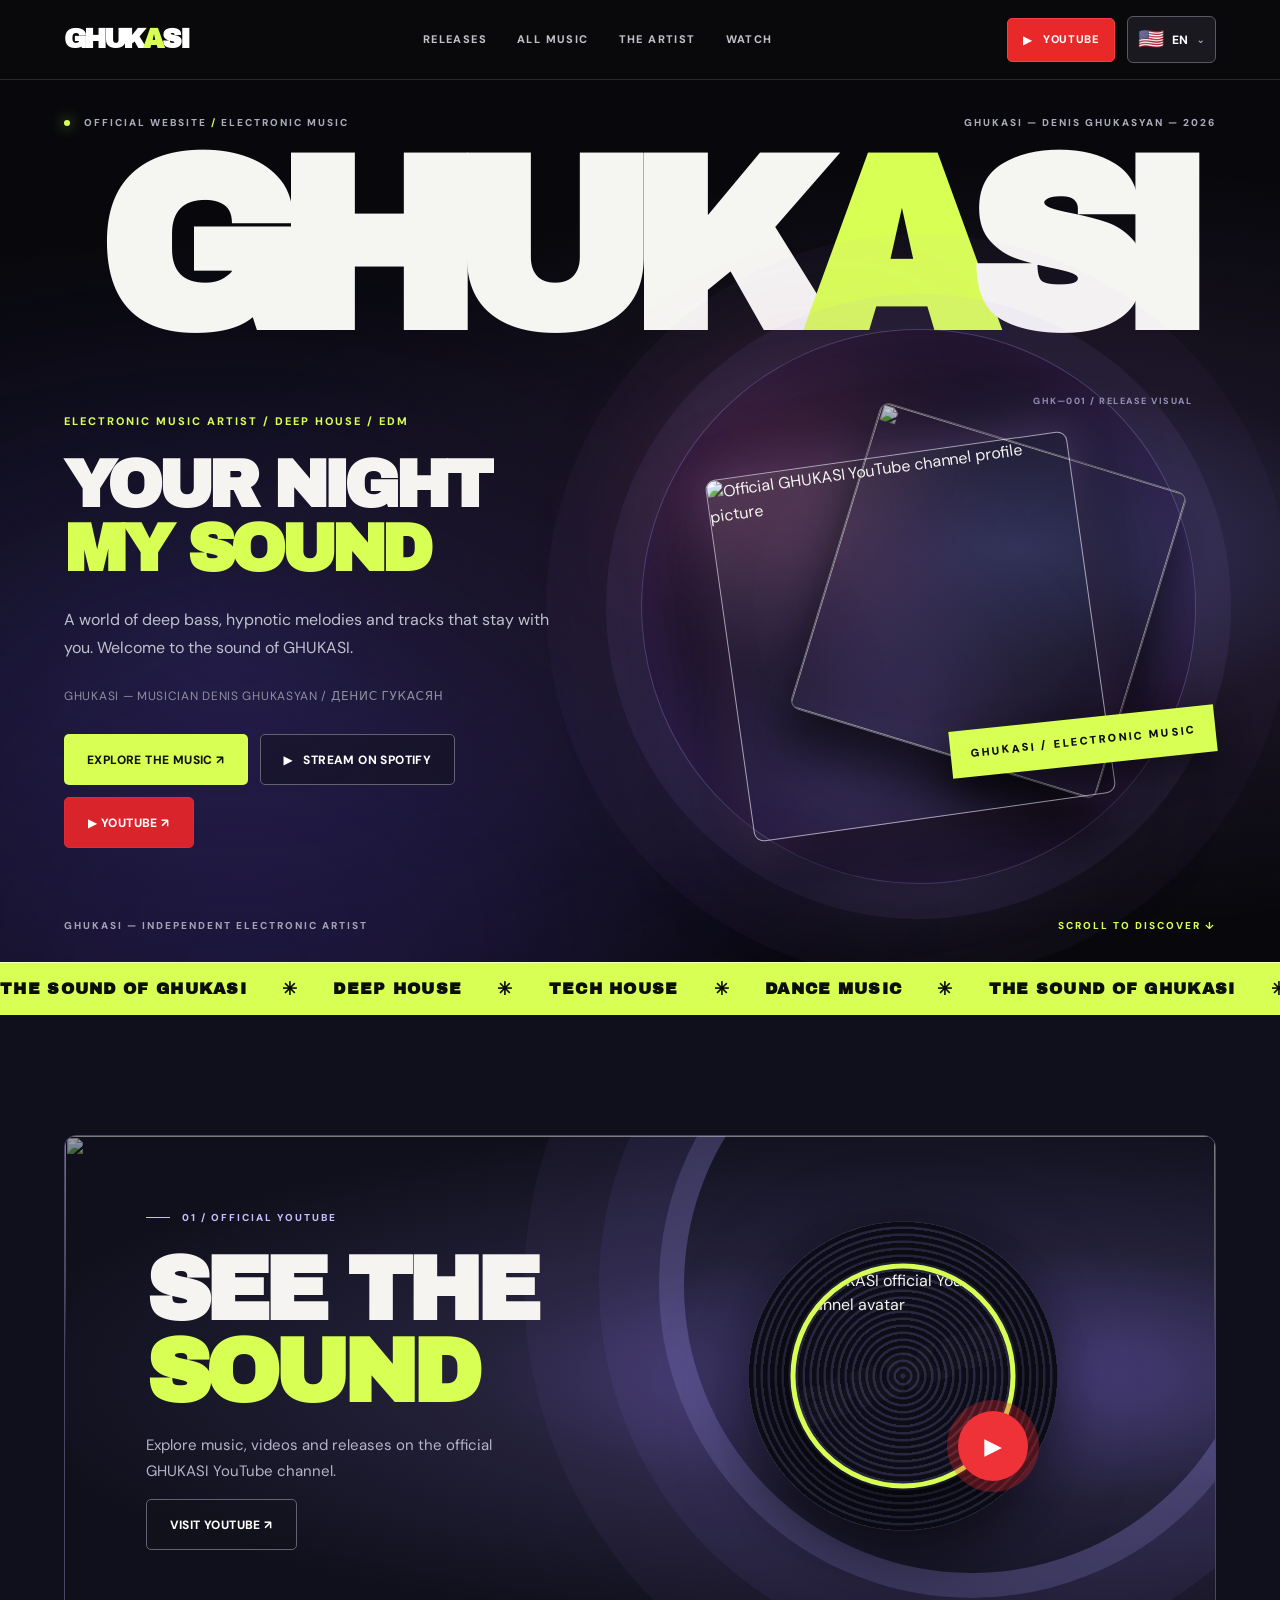
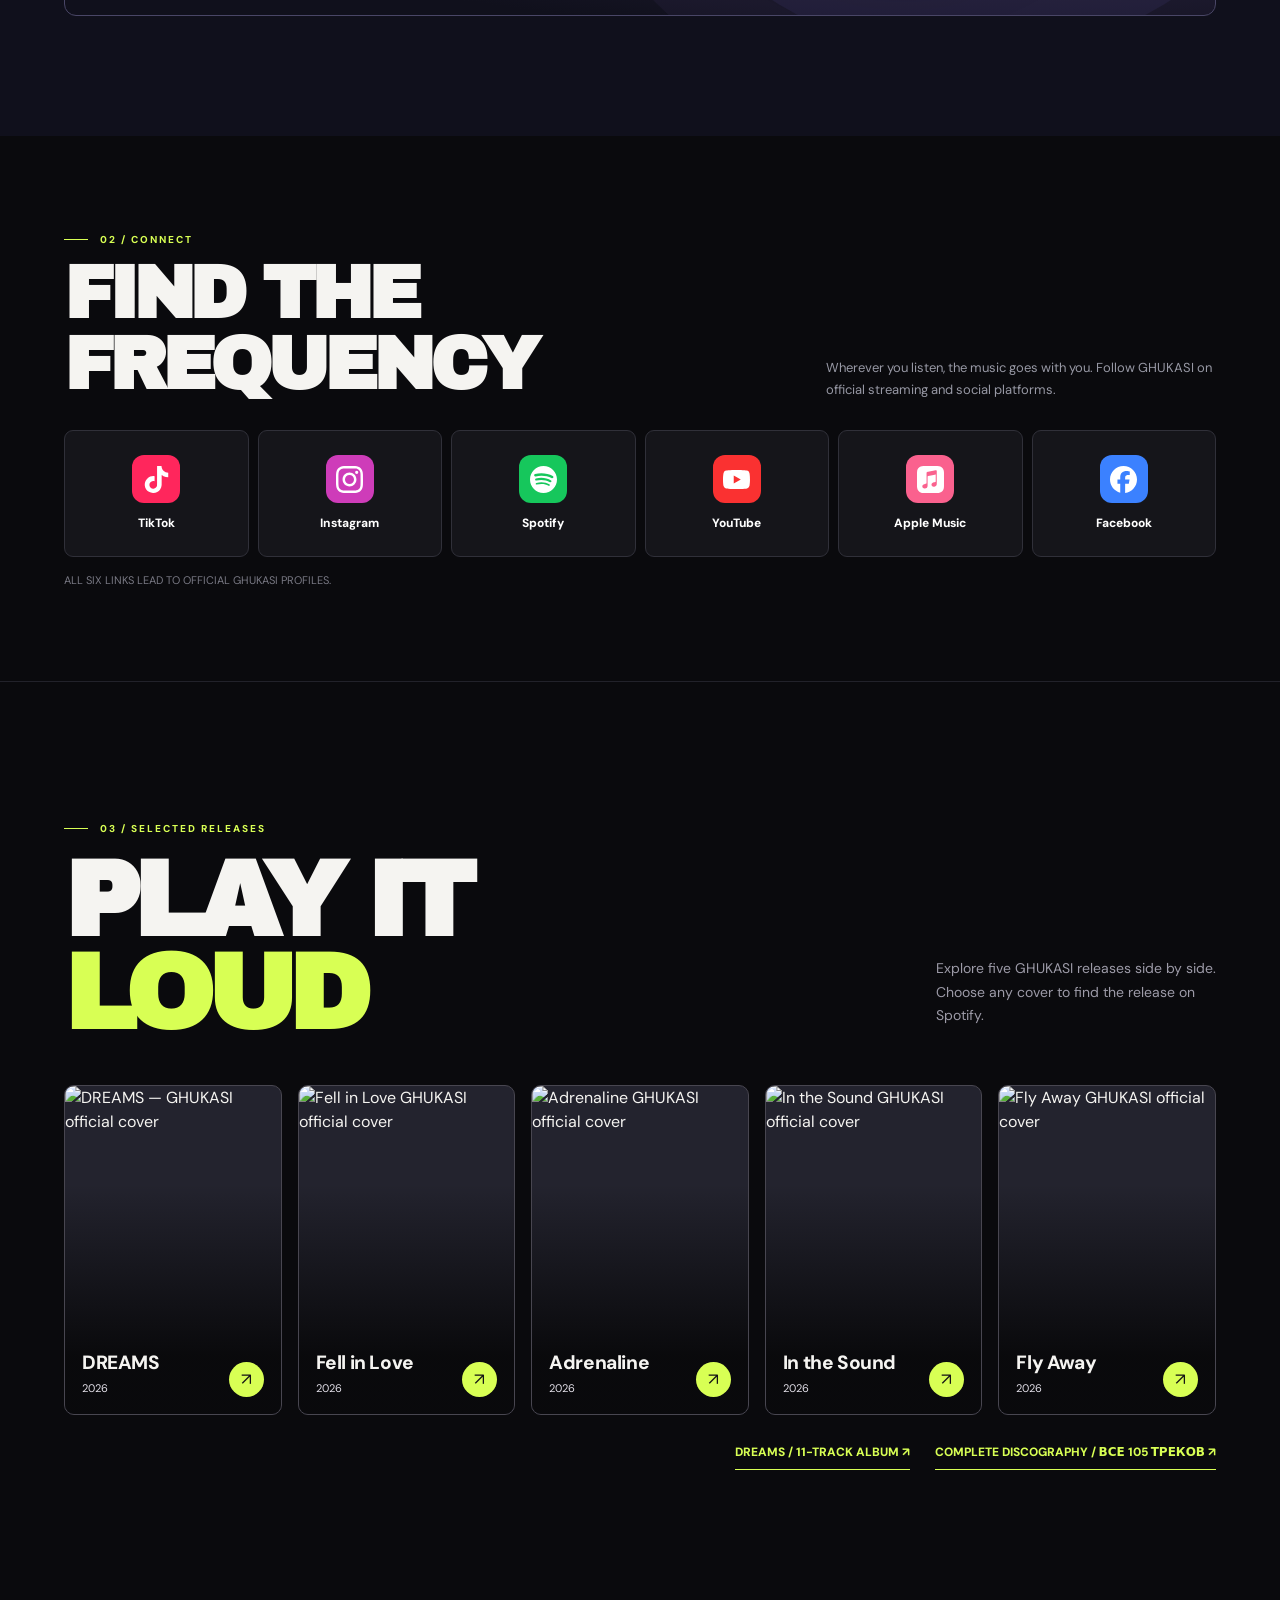
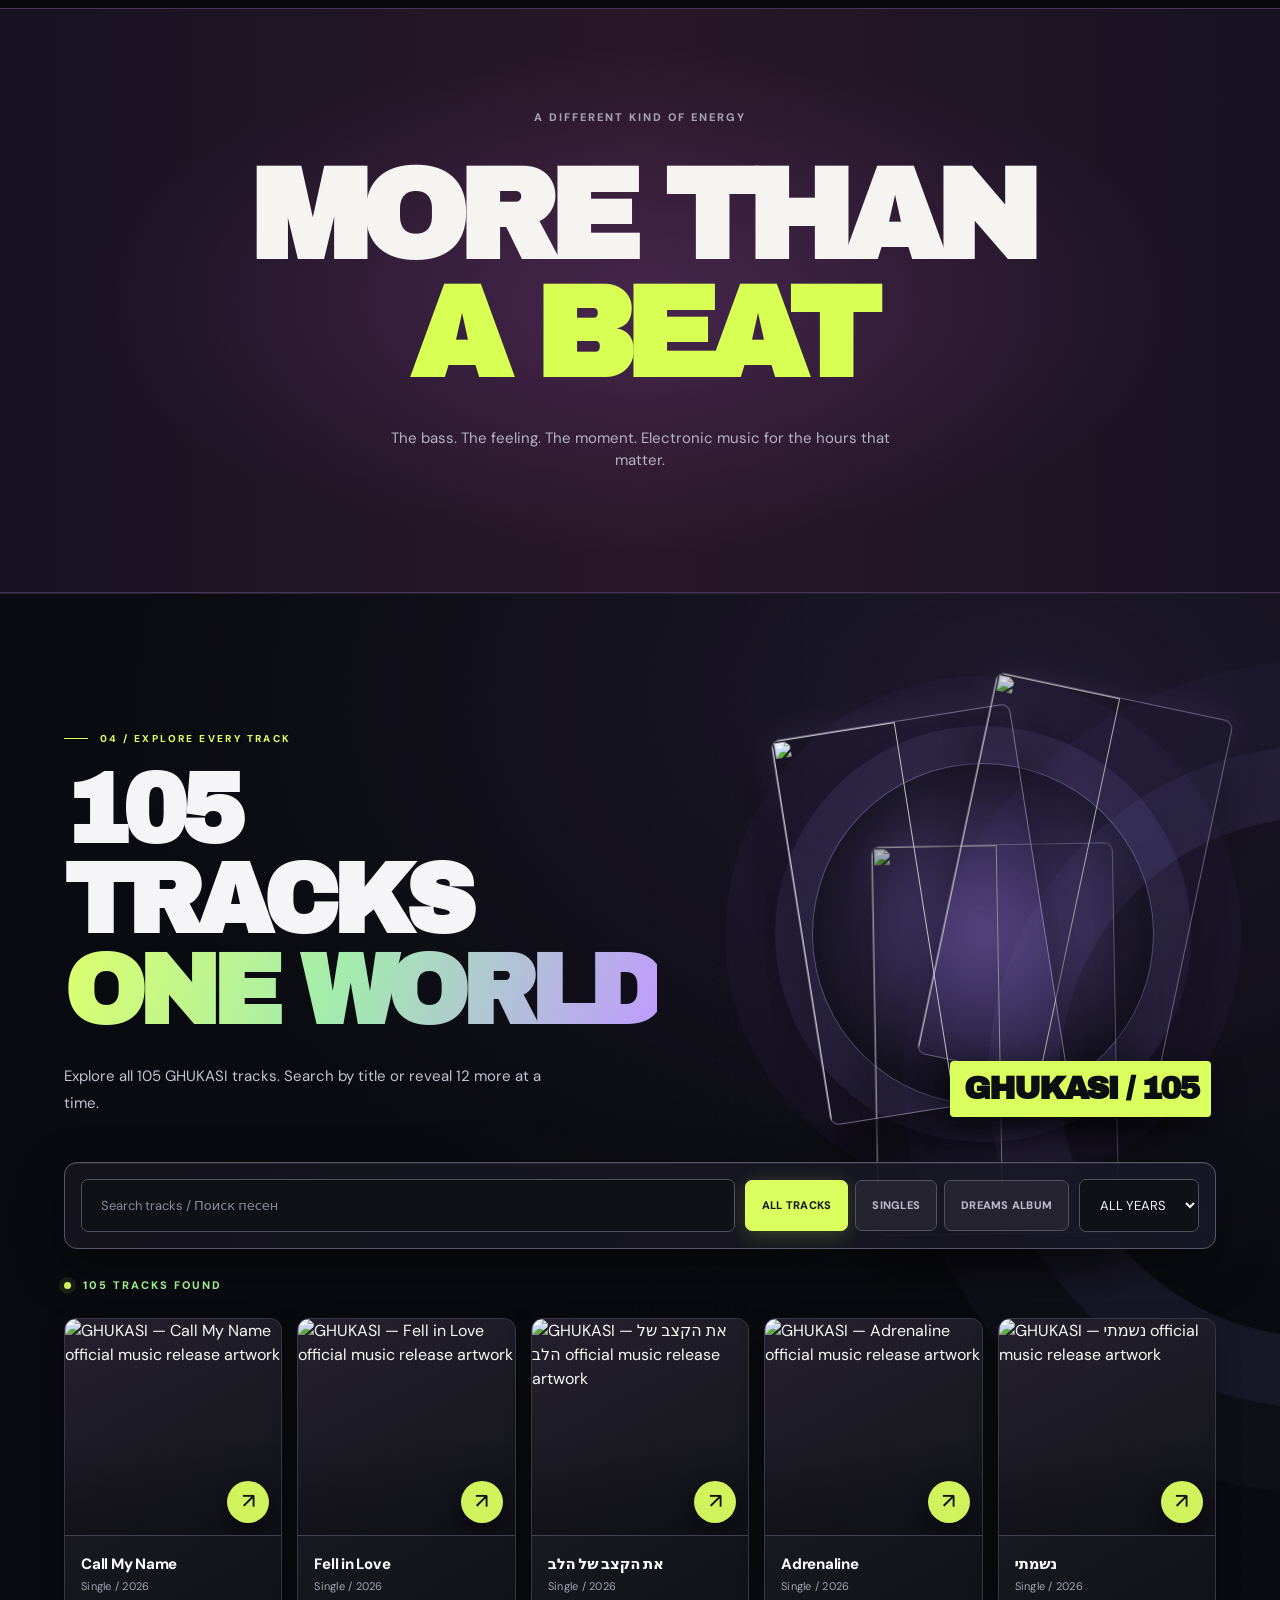
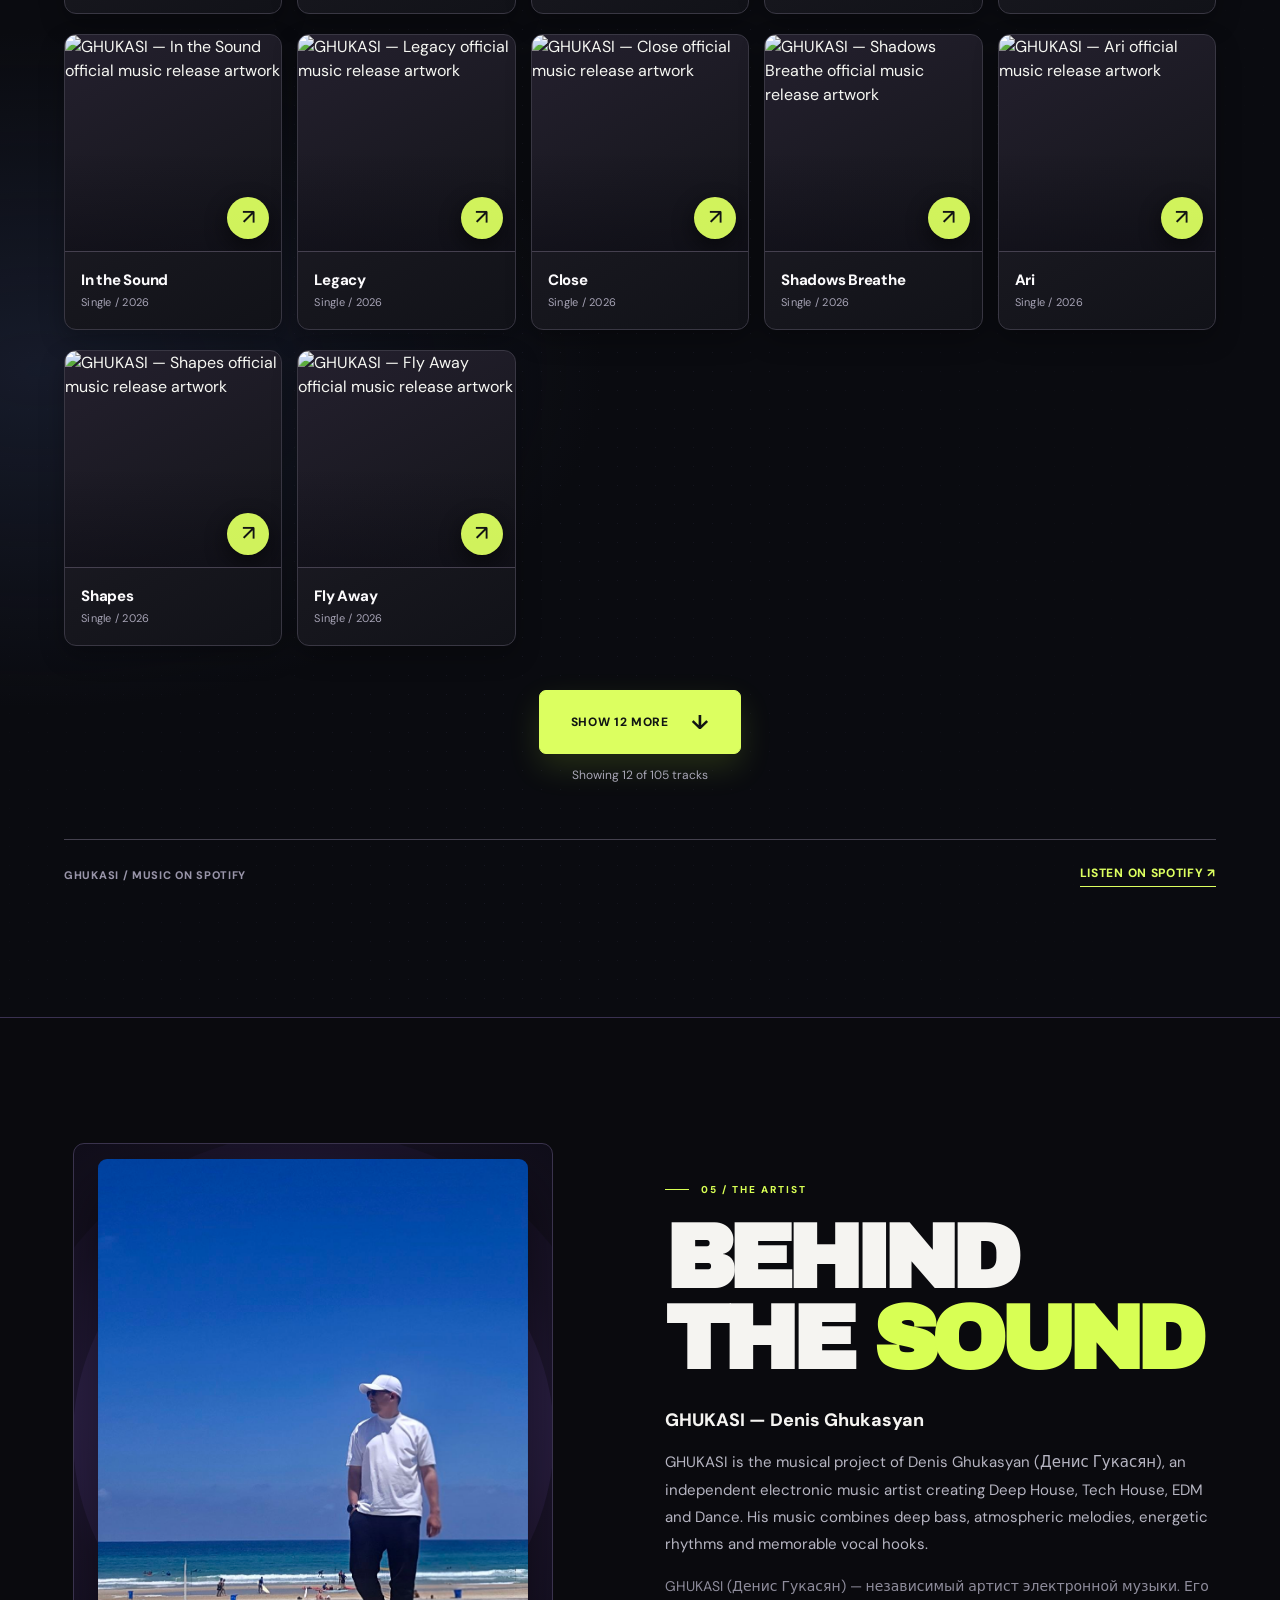
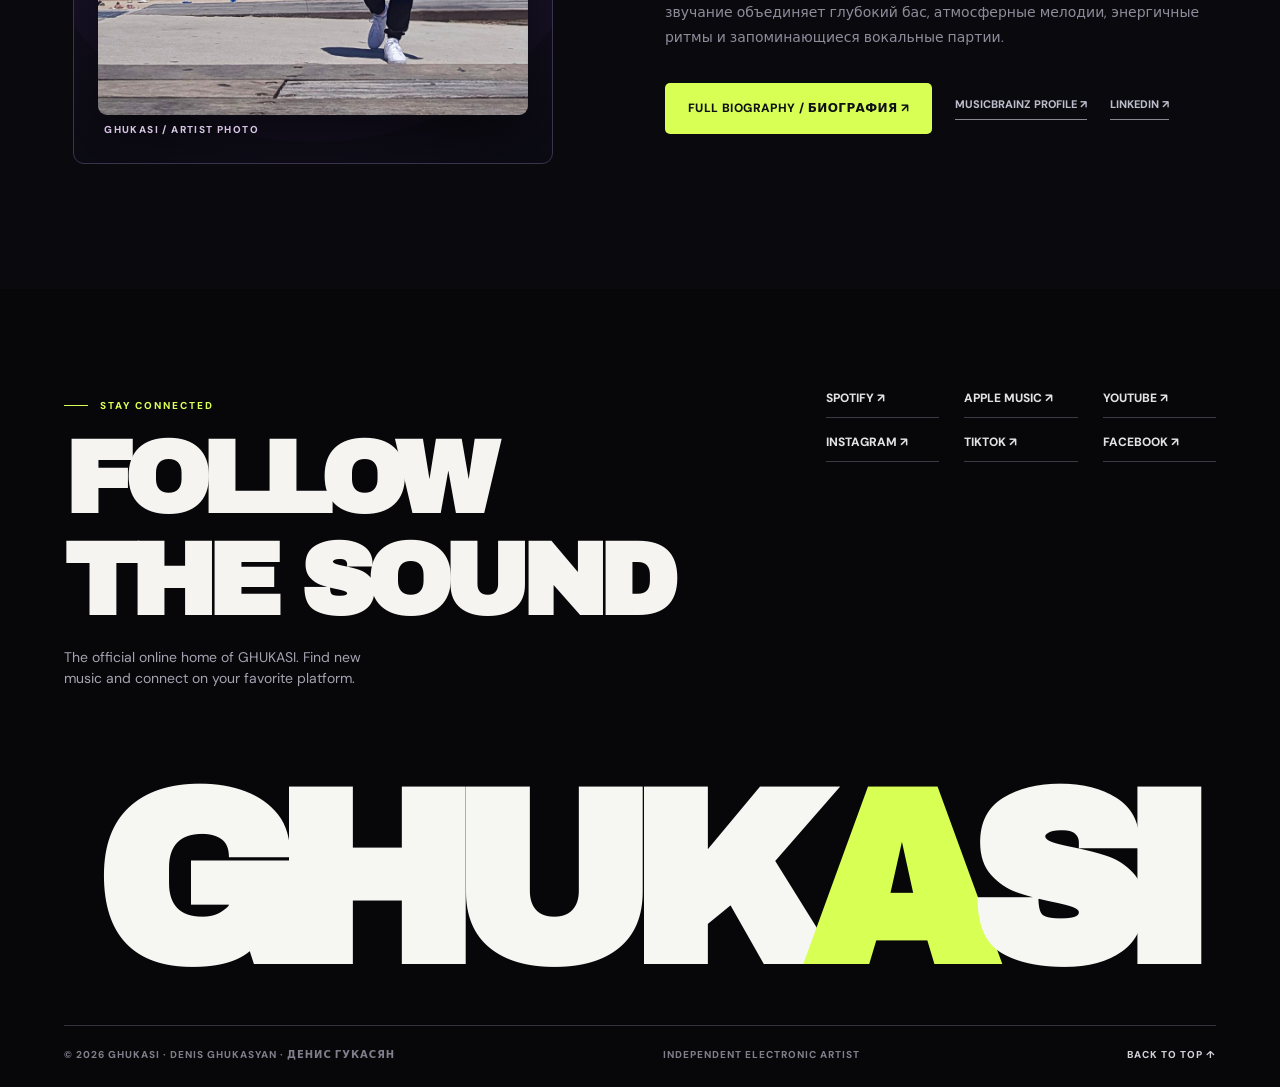
==== commit f75e1ad9: "Link verified GHUKASI DREAMS album page from main site" ====
--- a/index.html
+++ b/index.html
@@ -17,7 +17,7 @@
 <meta property="og:url" content="https://ghukasi.github.io/">
 <meta property="og:image" content="https://ghukasi.github.io/assets/ghukasi-portrait-google.jpg"><meta property="og:image:width" content="1000"><meta property="og:image:height" content="1000"><meta property="og:image:alt" content="GHUKASI artist-approved digital portrait">
 <meta name="twitter:card" content="summary_large_image"><meta name="twitter:image" content="https://ghukasi.github.io/assets/ghukasi-portrait-google.jpg">
-<script type="application/ld+json">{"@context":"https://schema.org","@graph":[{"@type":"MusicGroup","@id":"https://ghukasi.github.io/#artist","name":"GHUKASI","alternateName":["Denis Ghukasyan","Денис Гукасян","Гукасян Денис","Ghukasyan Denis"],"url":"https://ghukasi.github.io/","description":"GHUKASI is the electronic music project of musician Denis Ghukasyan (Денис Гукасян), with Deep House, Tech House, EDM and Dance releases including the DREAMS album.","genre":["Deep House","Tech House","EDM","Dance"],"image":"https://ghukasi.github.io/assets/ghukasi-portrait-google.jpg","member":{"@id":"https://ghukasi.github.io/#person"},"sameAs":["https://music.apple.com/us/artist/ghukasi/1852157042","https://open.spotify.com/artist/4vx3ca1O8XIwfsjQe1ZlTK","https://www.youtube.com/channel/UCEKyHcWGafzu1ec08nU2Ppw","https://www.instagram.com/ghukasi_/","https://www.tiktok.com/@ghukasi","https://www.facebook.com/denis.ghukasyan/","https://musicbrainz.org/artist/05845eb8-4eb3-48a9-b3b4-3710c49d2fec"],"identifier":{"@type":"PropertyValue","propertyID":"MusicBrainz Artist ID","value":"05845eb8-4eb3-48a9-b3b4-3710c49d2fec"}},{"@type":"Person","@id":"https://ghukasi.github.io/#person","name":"Denis Ghukasyan","alternateName":["Денис Гукасян","GHUKASI","Гукасян Денис","Ghukasyan Denis"],"description":"Denis Ghukasyan (Денис Гукасян), also written surname-first as Ghukasyan Denis (Гукасян Денис), is an independent electronic music artist releasing music as GHUKASI.","sameAs":["https://music.apple.com/us/artist/ghukasi/1852157042","https://open.spotify.com/artist/4vx3ca1O8XIwfsjQe1ZlTK","https://www.youtube.com/channel/UCEKyHcWGafzu1ec08nU2Ppw","https://www.instagram.com/ghukasi_/","https://www.tiktok.com/@ghukasi","https://www.facebook.com/denis.ghukasyan/","https://musicbrainz.org/artist/05845eb8-4eb3-48a9-b3b4-3710c49d2fec","https://www.linkedin.com/in/denis-ghukasyan"],"identifier":{"@type":"PropertyValue","propertyID":"MusicBrainz Artist ID","value":"05845eb8-4eb3-48a9-b3b4-3710c49d2fec"},"url":"https://ghukasi.github.io/artist/","mainEntityOfPage":{"@id":"https://ghukasi.github.io/artist/#profile"},"jobTitle":["Musician","Electronic music artist"],"hasOccupation":[{"@type":"Occupation","name":"Musician"},{"@type":"Occupation","name":"Electronic music artist"}],"image":"https://ghukasi.github.io/assets/ghukasi-portrait-google.jpg","memberOf":{"@id":"https://ghukasi.github.io/#artist"},"givenName":"Denis","familyName":"Ghukasyan","disambiguatingDescription":"Electronic music artist Denis Ghukasyan, the person behind the GHUKASI electronic music project and DREAMS album."},{"@type":"WebSite","url":"https://ghukasi.github.io/","name":"GHUKASI","inLanguage":["en","ru","he","hy"],"about":{"@id":"https://ghukasi.github.io/#artist"},"@id":"https://ghukasi.github.io/#website","publisher":{"@id":"https://ghukasi.github.io/#artist"},"alternateName":["GHUKASI Official Music Website","Denis Ghukasyan Music"]},{"@type":"MusicAlbum","name":"DREAMS","byArtist":{"@id":"https://ghukasi.github.io/#artist"},"url":"https://music.apple.com/us/album/dreams/1869832022","datePublished":"2026-01-14","numTracks":11},{"@type":"WebPage","@id":"https://ghukasi.github.io/#webpage","url":"https://ghukasi.github.io/","name":"GHUKASI — Official electronic music artist website","mainEntity":{"@id":"https://ghukasi.github.io/#artist"},"isPartOf":{"@id":"https://ghukasi.github.io/#website"},"primaryImageOfPage":{"@id":"https://ghukasi.github.io/#portrait"},"inLanguage":["en","ru","he","hy"]},{"@type":"ImageObject","@id":"https://ghukasi.github.io/#portrait","contentUrl":"https://ghukasi.github.io/assets/ghukasi-portrait-google.jpg","url":"https://ghukasi.github.io/assets/ghukasi-portrait-google.jpg","width":1000,"height":1000,"caption":"Artist-approved digital portrait of GHUKASI (Denis Ghukasyan)"}]}</script>
+<script type="application/ld+json">{"@context":"https://schema.org","@graph":[{"@type":"MusicGroup","@id":"https://ghukasi.github.io/#artist","name":"GHUKASI","alternateName":["Denis Ghukasyan","Денис Гукасян","Гукасян Денис","Ghukasyan Denis"],"url":"https://ghukasi.github.io/","description":"GHUKASI is the electronic music project of musician Denis Ghukasyan (Денис Гукасян), with Deep House, Tech House, EDM and Dance releases including the DREAMS album.","genre":["Deep House","Tech House","EDM","Dance"],"image":"https://ghukasi.github.io/assets/ghukasi-portrait-google.jpg","member":{"@id":"https://ghukasi.github.io/#person"},"sameAs":["https://music.apple.com/us/artist/ghukasi/1852157042","https://open.spotify.com/artist/4vx3ca1O8XIwfsjQe1ZlTK","https://www.youtube.com/channel/UCEKyHcWGafzu1ec08nU2Ppw","https://www.instagram.com/ghukasi_/","https://www.tiktok.com/@ghukasi","https://www.facebook.com/denis.ghukasyan/","https://musicbrainz.org/artist/05845eb8-4eb3-48a9-b3b4-3710c49d2fec"],"identifier":{"@type":"PropertyValue","propertyID":"MusicBrainz Artist ID","value":"05845eb8-4eb3-48a9-b3b4-3710c49d2fec"}},{"@type":"Person","@id":"https://ghukasi.github.io/#person","name":"Denis Ghukasyan","alternateName":["Денис Гукасян","GHUKASI","Гукасян Денис","Ghukasyan Denis"],"description":"Denis Ghukasyan (Денис Гукасян), also written surname-first as Ghukasyan Denis (Гукасян Денис), is an independent electronic music artist releasing music as GHUKASI.","sameAs":["https://music.apple.com/us/artist/ghukasi/1852157042","https://open.spotify.com/artist/4vx3ca1O8XIwfsjQe1ZlTK","https://www.youtube.com/channel/UCEKyHcWGafzu1ec08nU2Ppw","https://www.instagram.com/ghukasi_/","https://www.tiktok.com/@ghukasi","https://www.facebook.com/denis.ghukasyan/","https://musicbrainz.org/artist/05845eb8-4eb3-48a9-b3b4-3710c49d2fec","https://www.linkedin.com/in/denis-ghukasyan"],"identifier":{"@type":"PropertyValue","propertyID":"MusicBrainz Artist ID","value":"05845eb8-4eb3-48a9-b3b4-3710c49d2fec"},"url":"https://ghukasi.github.io/artist/","mainEntityOfPage":{"@id":"https://ghukasi.github.io/artist/#profile"},"jobTitle":["Musician","Electronic music artist"],"hasOccupation":[{"@type":"Occupation","name":"Musician"},{"@type":"Occupation","name":"Electronic music artist"}],"image":"https://ghukasi.github.io/assets/ghukasi-portrait-google.jpg","memberOf":{"@id":"https://ghukasi.github.io/#artist"},"givenName":"Denis","familyName":"Ghukasyan","disambiguatingDescription":"Electronic music artist Denis Ghukasyan, the person behind the GHUKASI electronic music project and DREAMS album."},{"@type":"WebSite","url":"https://ghukasi.github.io/","name":"GHUKASI","inLanguage":["en","ru","he","hy"],"about":{"@id":"https://ghukasi.github.io/#artist"},"@id":"https://ghukasi.github.io/#website","publisher":{"@id":"https://ghukasi.github.io/#artist"},"alternateName":["GHUKASI Official Music Website","Denis Ghukasyan Music"]},{"@type":"MusicAlbum","name":"DREAMS","byArtist":{"@id":"https://ghukasi.github.io/#artist"},"url":"https://ghukasi.github.io/dreams/","datePublished":"2026-01-14","numTracks":11,"@id":"https://ghukasi.github.io/dreams/#album","sameAs":["https://music.apple.com/us/album/dreams/1869832022","https://musicbrainz.org/release/4a467230-6879-43f9-88b1-6e9cba757be7"]},{"@type":"WebPage","@id":"https://ghukasi.github.io/#webpage","url":"https://ghukasi.github.io/","name":"GHUKASI — Official electronic music artist website","mainEntity":{"@id":"https://ghukasi.github.io/#artist"},"isPartOf":{"@id":"https://ghukasi.github.io/#website"},"primaryImageOfPage":{"@id":"https://ghukasi.github.io/#portrait"},"inLanguage":["en","ru","he","hy"]},{"@type":"ImageObject","@id":"https://ghukasi.github.io/#portrait","contentUrl":"https://ghukasi.github.io/assets/ghukasi-portrait-google.jpg","url":"https://ghukasi.github.io/assets/ghukasi-portrait-google.jpg","width":1000,"height":1000,"caption":"Artist-approved digital portrait of GHUKASI (Denis Ghukasyan)"}]}</script>
 
 <link rel="preconnect" href="https://fonts.googleapis.com"><link rel="preconnect" href="https://fonts.gstatic.com" crossorigin>
 <link rel="stylesheet" href="assets/ghukasi-nocturne.css?v=7"><link rel="stylesheet" href="assets/ghukasi-inner.css?v=4"><link rel="stylesheet" href="assets/ghukasi-catalog-v2.css?v=1"><script defer src="assets/ghukasi-nocturne.js?v=1"></script><script defer src="assets/ghukasi-i18n.js?v=11"></script>
@@ -47,7 +47,7 @@
 <a class="release-tile" href="https://open.spotify.com/track/48X8qFzNJ9KNaKJOYkLD19" target="_blank" rel="noopener noreferrer" aria-label="Listen to Adrenaline"><img src="https://is1-ssl.mzstatic.com/image/thumb/Music211/v4/f6/6e/67/f66e676c-bdc9-6254-f2fe-bffa74126f50/artwork.jpg/600x600bb.jpg" width="350" height="350" loading="lazy" decoding="async" alt="Adrenaline GHUKASI official cover"><span class="tile-body"><span><strong>Adrenaline</strong><small>2026</small></span><span class="tile-arrow" aria-hidden="true">↗</span></span></a>
 <a class="release-tile" href="https://open.spotify.com/search/GHUKASI%20In%20the%20Sound" target="_blank" rel="noopener noreferrer" aria-label="Listen to In the Sound"><img src="https://is1-ssl.mzstatic.com/image/thumb/Music211/v4/64/d7/89/64d789db-5787-8498-39c9-a7b1e4f62d88/artwork.jpg/600x600bb.jpg" width="350" height="350" loading="lazy" decoding="async" alt="In the Sound GHUKASI official cover"><span class="tile-body"><span><strong>In the Sound</strong><small>2026</small></span><span class="tile-arrow" aria-hidden="true">↗</span></span></a>
 <a class="release-tile" href="https://open.spotify.com/track/0Ao5Ee2HFDdAvx9JBTpPYn" target="_blank" rel="noopener noreferrer" aria-label="Listen to Fly Away"><img src="https://is1-ssl.mzstatic.com/image/thumb/Music221/v4/6e/be/18/6ebe1879-974c-3eb1-c78e-82b398cf60d9/artwork.jpg/600x600bb.jpg" width="350" height="350" loading="lazy" decoding="async" alt="Fly Away GHUKASI official cover"><span class="tile-body"><span><strong>Fly Away</strong><small>2026</small></span><span class="tile-arrow" aria-hidden="true">↗</span></span></a>
-</div><div class="releases-action"><a href="/music/">COMPLETE DISCOGRAPHY / ВСЕ 105 ТРЕКОВ ↗</a></div></div></section>
+</div><div class="releases-action" style="gap:25px;flex-wrap:wrap"><a href="/dreams/">DREAMS / 11-TRACK ALBUM ↗</a><a href="/music/">COMPLETE DISCOGRAPHY / ВСЕ 105 ТРЕКОВ ↗</a></div></div></section>
 <section class="statement"><div class="content-wrap"><p class="small">A DIFFERENT KIND OF ENERGY</p><h2>MORE THAN<br><em>A BEAT</em></h2><p class="desc">The bass. The feeling. The moment. Electronic music for the hours that matter.</p></div></section>
 <section class="catalog" id="catalog"><div class="content-wrap"><div class="catalog-head"><div class="catalog-head-copy"><span class="section-tag dark">04 / EXPLORE EVERY TRACK</span><h2>105 TRACKS<br><em>ONE WORLD</em></h2><p class="catalog-caption">Explore all 105 GHUKASI tracks. Search by title or reveal 12 more at a time.</p></div><div class="catalog-visual" aria-hidden="true"><img class="catalog-art" src="https://is1-ssl.mzstatic.com/image/thumb/Music221/v4/54/f1/0a/54f10a4c-8b03-c7f8-3559-f4258997f77d/artwork.jpg/600x600bb.jpg" width="390" height="390" loading="lazy" decoding="async" alt=""><img class="catalog-art" src="https://is1-ssl.mzstatic.com/image/thumb/Music211/v4/f6/6e/67/f66e676c-bdc9-6254-f2fe-bffa74126f50/artwork.jpg/600x600bb.jpg" width="390" height="390" loading="lazy" decoding="async" alt=""><img class="catalog-art" src="https://is1-ssl.mzstatic.com/image/thumb/Music221/v4/12/32/22/1232222f-d846-57e9-add7-70be91ec309c/artwork.jpg/600x600bb.jpg" width="390" height="390" loading="lazy" decoding="async" alt=""><span class="catalog-visual-mark">GHUKASI / 105</span></div></div><div class="controls"><label for="search" class="sr-only">Search GHUKASI tracks</label><input type="search" id="search" placeholder="Search tracks / Поиск песен" autocomplete="off"><div class="filters" aria-label="Filter tracks"><button type="button" data-type="all" class="active" aria-pressed="true">ALL TRACKS</button><button type="button" data-type="single" aria-pressed="false">SINGLES</button><button type="button" data-type="album" aria-pressed="false">DREAMS ALBUM</button></div><label for="year" class="sr-only">Release year</label><select id="year"><option value="all">ALL YEARS</option><option value="2026">2026</option><option value="2025">2025</option></select></div><p class="results" id="results" aria-live="polite">105 TRACKS FOUND</p>
 <div class="trackgrid" id="trackgrid"><a class="track" data-title="call my name" data-kind="single" data-year="2026" href="https://open.spotify.com/search/GHUKASI%20Call%20My%20Name" target="_blank" rel="noopener noreferrer"><div class="trackimg"><img src="https://is1-ssl.mzstatic.com/image/thumb/Music221/v4/0c/de/38/0cde3813-8eae-f1c3-27d8-44bf60e1bb39/artwork.jpg/600x600bb.jpg" loading="lazy" width="280" height="280" alt="GHUKASI — Call My Name official music release artwork"><span>↗</span></div><strong>Call My Name</strong><small>Single / 2026</small></a>
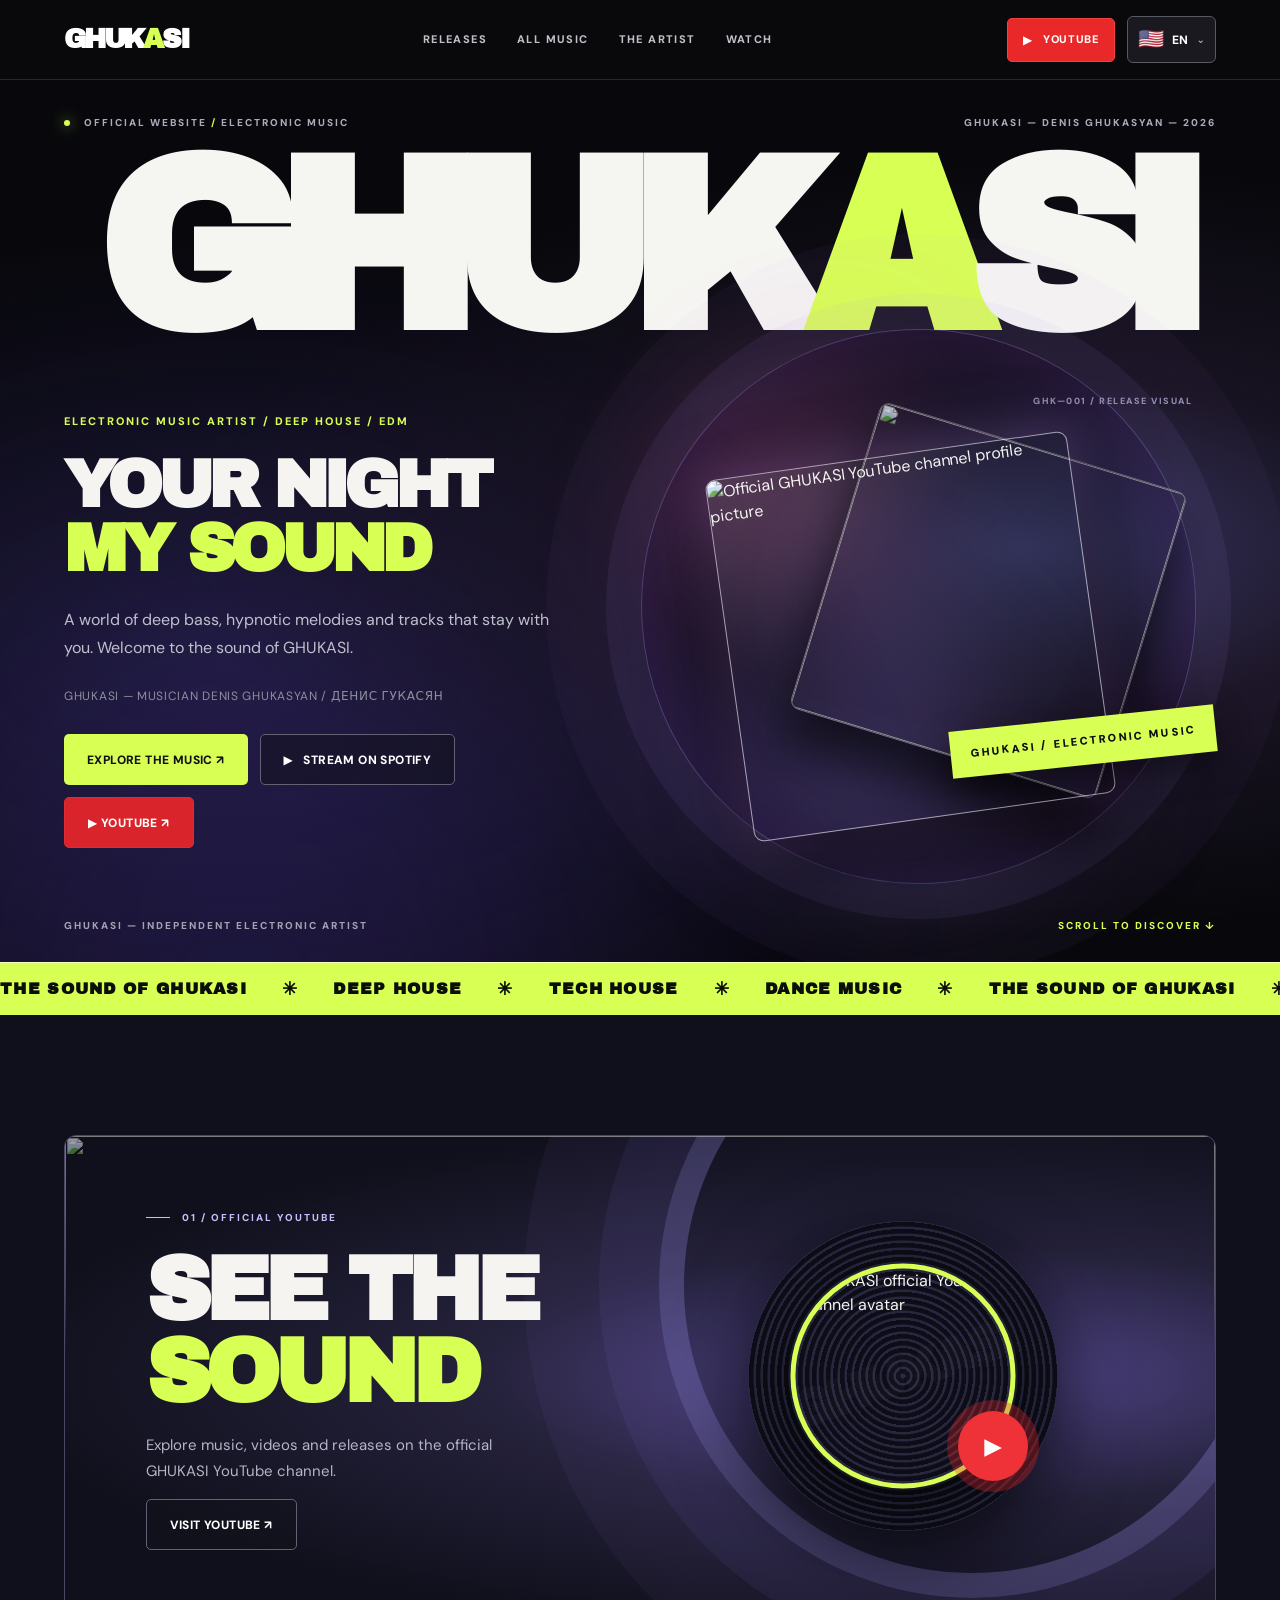
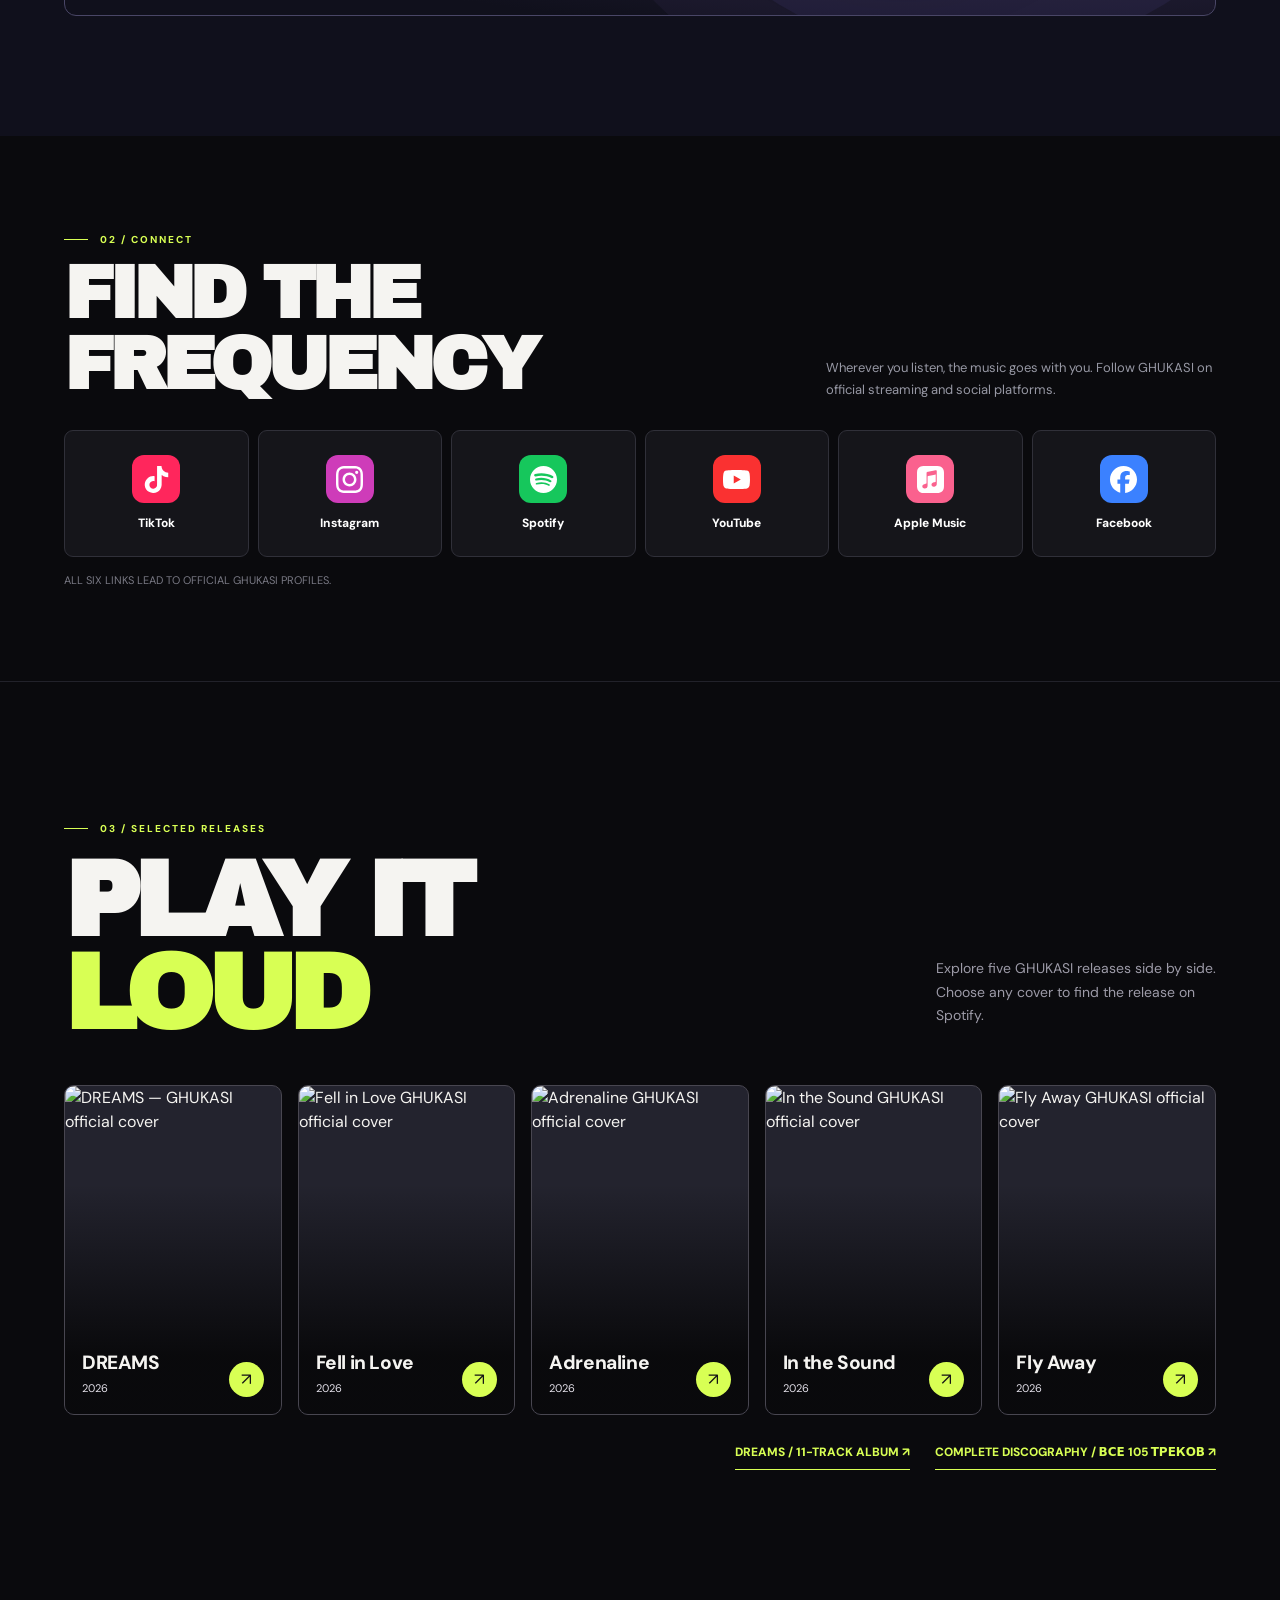
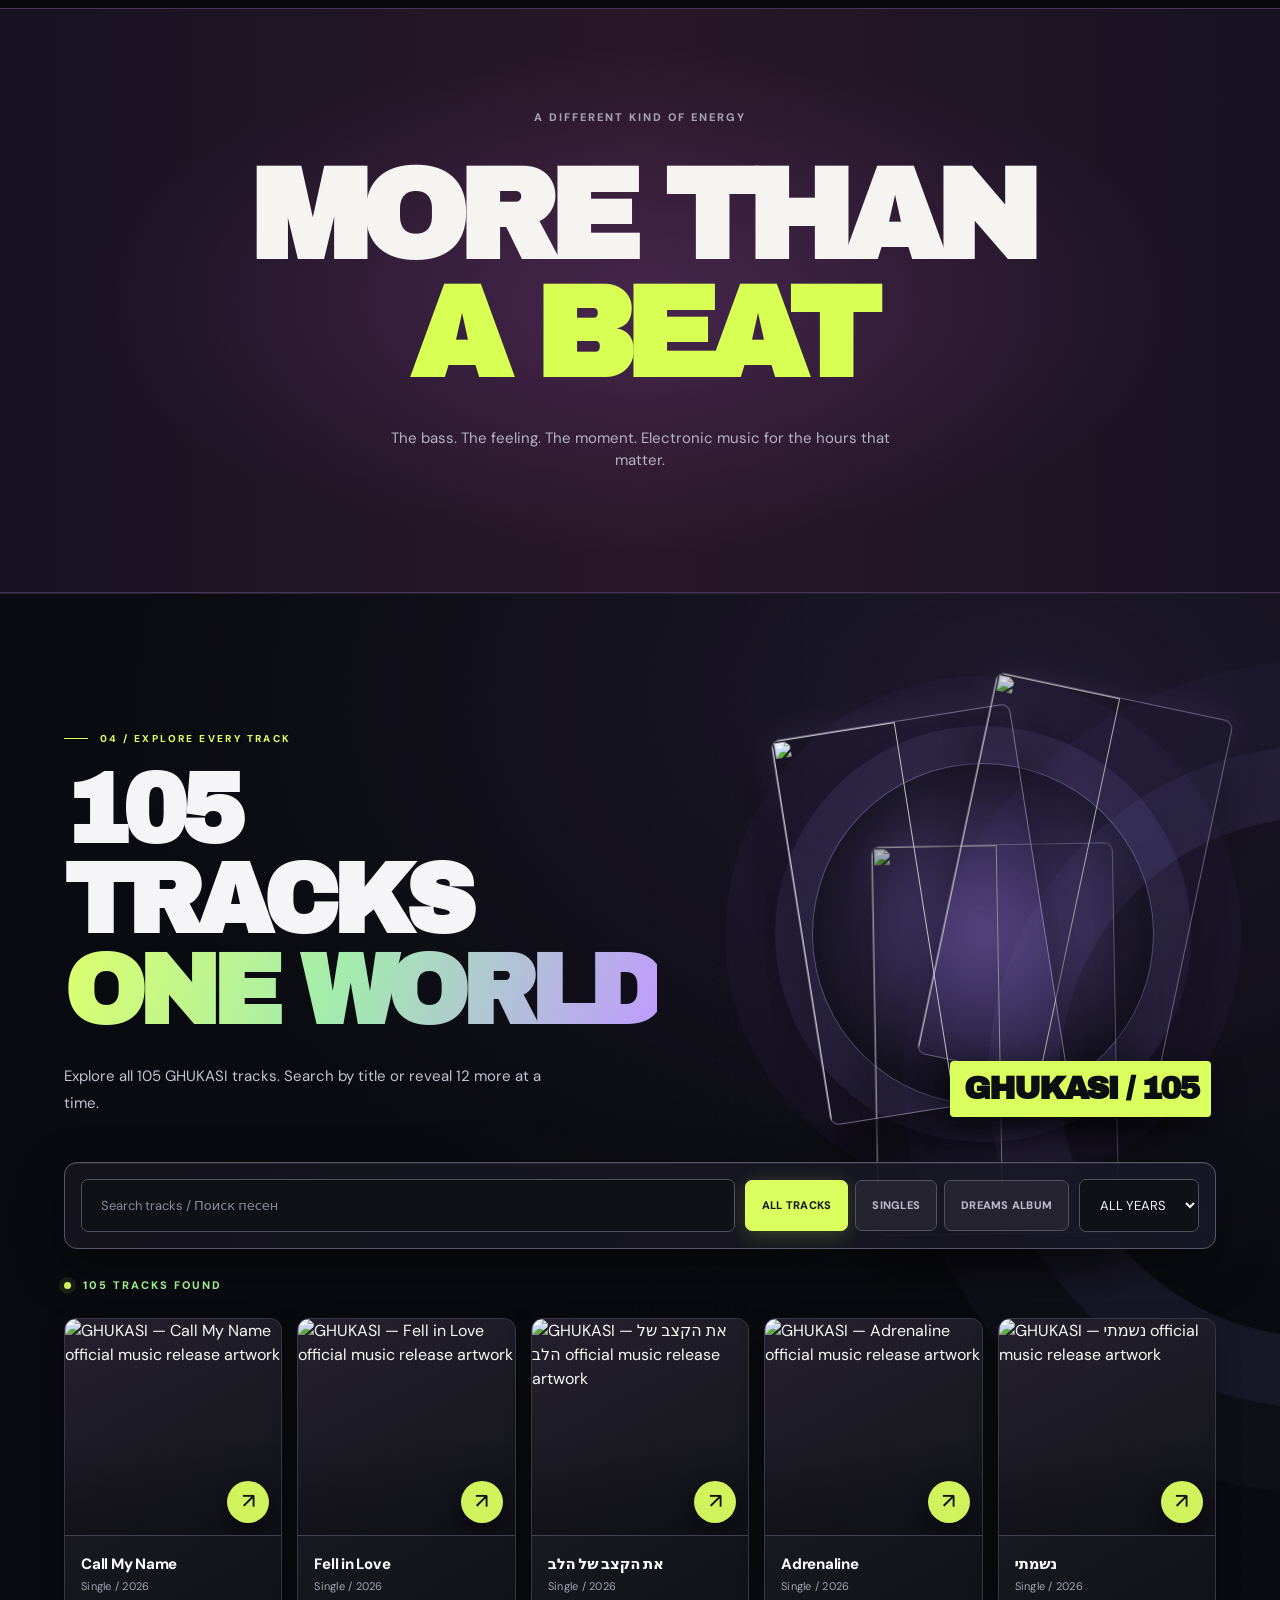
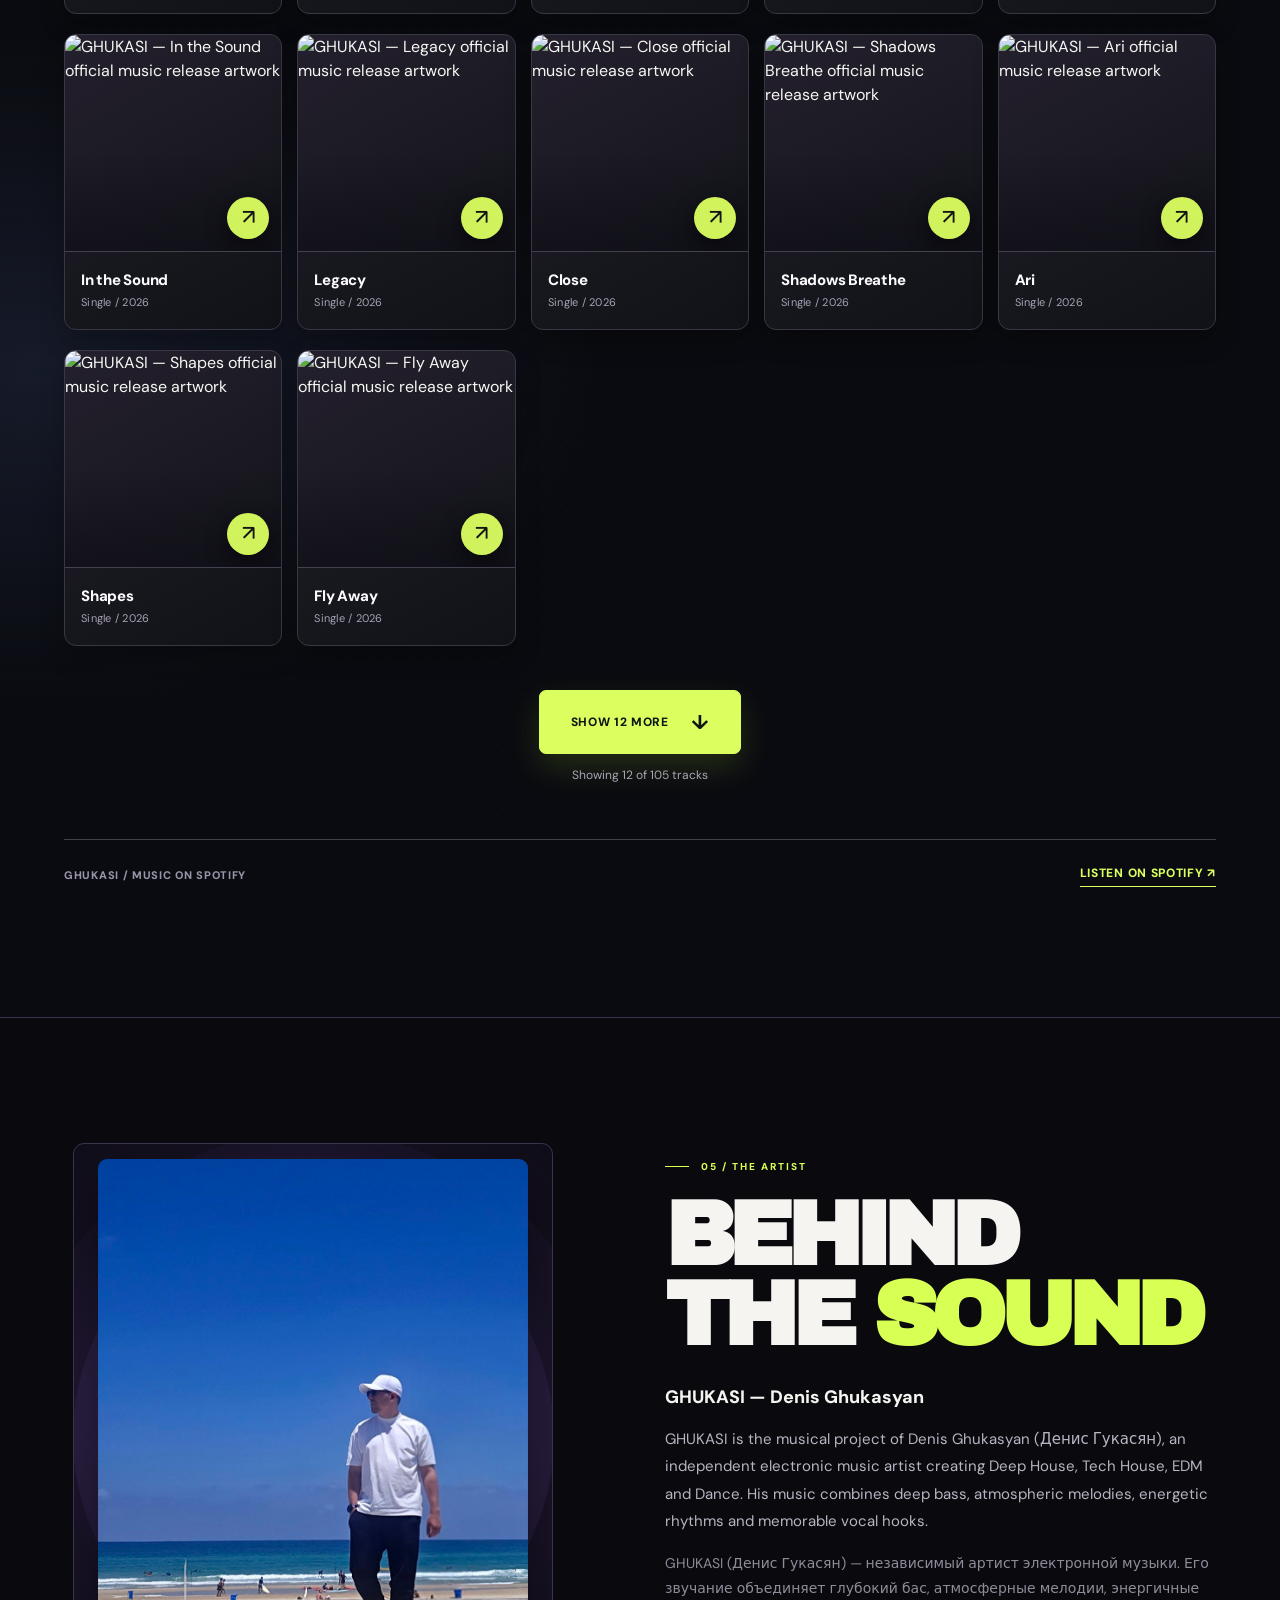
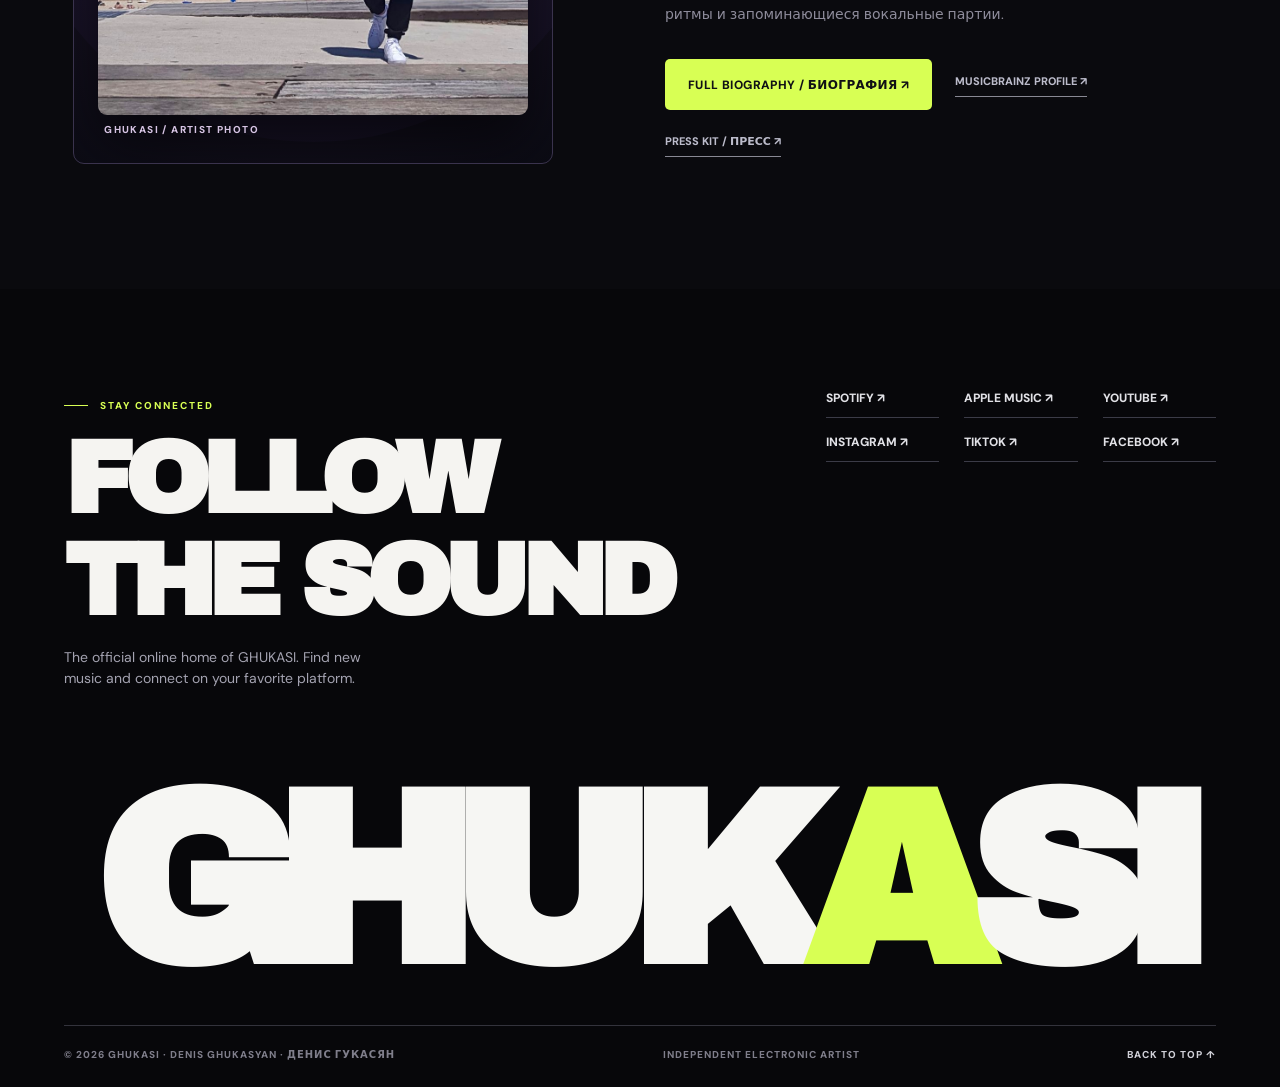
==== commit f46f8791: "Connect GHUKASI press kit from official site and sitemap" ====
--- a/index.html
+++ b/index.html
@@ -15,9 +15,9 @@
 <meta property="og:title" content="GHUKASI — Denis Ghukasyan | Official Musician Website">
 <meta property="og:description" content="GHUKASI is the electronic musician Denis Ghukasyan (Денис Гукасян). Official music, artist biography, DREAMS and streaming links.">
 <meta property="og:url" content="https://ghukasi.github.io/">
-<meta property="og:image" content="https://ghukasi.github.io/assets/ghukasi-portrait-google.jpg"><meta property="og:image:width" content="1000"><meta property="og:image:height" content="1000"><meta property="og:image:alt" content="GHUKASI artist-approved digital portrait">
-<meta name="twitter:card" content="summary_large_image"><meta name="twitter:image" content="https://ghukasi.github.io/assets/ghukasi-portrait-google.jpg">
-<script type="application/ld+json">{"@context":"https://schema.org","@graph":[{"@type":"MusicGroup","@id":"https://ghukasi.github.io/#artist","name":"GHUKASI","alternateName":["Denis Ghukasyan","Денис Гукасян","Гукасян Денис","Ghukasyan Denis"],"url":"https://ghukasi.github.io/","description":"GHUKASI is the electronic music project of musician Denis Ghukasyan (Денис Гукасян), with Deep House, Tech House, EDM and Dance releases including the DREAMS album.","genre":["Deep House","Tech House","EDM","Dance"],"image":"https://ghukasi.github.io/assets/ghukasi-portrait-google.jpg","member":{"@id":"https://ghukasi.github.io/#person"},"sameAs":["https://music.apple.com/us/artist/ghukasi/1852157042","https://open.spotify.com/artist/4vx3ca1O8XIwfsjQe1ZlTK","https://www.youtube.com/channel/UCEKyHcWGafzu1ec08nU2Ppw","https://www.instagram.com/ghukasi_/","https://www.tiktok.com/@ghukasi","https://www.facebook.com/denis.ghukasyan/","https://musicbrainz.org/artist/05845eb8-4eb3-48a9-b3b4-3710c49d2fec"],"identifier":{"@type":"PropertyValue","propertyID":"MusicBrainz Artist ID","value":"05845eb8-4eb3-48a9-b3b4-3710c49d2fec"}},{"@type":"Person","@id":"https://ghukasi.github.io/#person","name":"Denis Ghukasyan","alternateName":["Денис Гукасян","GHUKASI","Гукасян Денис","Ghukasyan Denis"],"description":"Denis Ghukasyan (Денис Гукасян), also written surname-first as Ghukasyan Denis (Гукасян Денис), is an independent electronic music artist releasing music as GHUKASI.","sameAs":["https://music.apple.com/us/artist/ghukasi/1852157042","https://open.spotify.com/artist/4vx3ca1O8XIwfsjQe1ZlTK","https://www.youtube.com/channel/UCEKyHcWGafzu1ec08nU2Ppw","https://www.instagram.com/ghukasi_/","https://www.tiktok.com/@ghukasi","https://www.facebook.com/denis.ghukasyan/","https://musicbrainz.org/artist/05845eb8-4eb3-48a9-b3b4-3710c49d2fec","https://www.linkedin.com/in/denis-ghukasyan"],"identifier":{"@type":"PropertyValue","propertyID":"MusicBrainz Artist ID","value":"05845eb8-4eb3-48a9-b3b4-3710c49d2fec"},"url":"https://ghukasi.github.io/artist/","mainEntityOfPage":{"@id":"https://ghukasi.github.io/artist/#profile"},"jobTitle":["Musician","Electronic music artist"],"hasOccupation":[{"@type":"Occupation","name":"Musician"},{"@type":"Occupation","name":"Electronic music artist"}],"image":"https://ghukasi.github.io/assets/ghukasi-portrait-google.jpg","memberOf":{"@id":"https://ghukasi.github.io/#artist"},"givenName":"Denis","familyName":"Ghukasyan","disambiguatingDescription":"Electronic music artist Denis Ghukasyan, the person behind the GHUKASI electronic music project and DREAMS album."},{"@type":"WebSite","url":"https://ghukasi.github.io/","name":"GHUKASI","inLanguage":["en","ru","he","hy"],"about":{"@id":"https://ghukasi.github.io/#artist"},"@id":"https://ghukasi.github.io/#website","publisher":{"@id":"https://ghukasi.github.io/#artist"},"alternateName":["GHUKASI Official Music Website","Denis Ghukasyan Music"]},{"@type":"MusicAlbum","name":"DREAMS","byArtist":{"@id":"https://ghukasi.github.io/#artist"},"url":"https://ghukasi.github.io/dreams/","datePublished":"2026-01-14","numTracks":11,"@id":"https://ghukasi.github.io/dreams/#album","sameAs":["https://music.apple.com/us/album/dreams/1869832022","https://musicbrainz.org/release/4a467230-6879-43f9-88b1-6e9cba757be7"]},{"@type":"WebPage","@id":"https://ghukasi.github.io/#webpage","url":"https://ghukasi.github.io/","name":"GHUKASI — Official electronic music artist website","mainEntity":{"@id":"https://ghukasi.github.io/#artist"},"isPartOf":{"@id":"https://ghukasi.github.io/#website"},"primaryImageOfPage":{"@id":"https://ghukasi.github.io/#portrait"},"inLanguage":["en","ru","he","hy"]},{"@type":"ImageObject","@id":"https://ghukasi.github.io/#portrait","contentUrl":"https://ghukasi.github.io/assets/ghukasi-portrait-google.jpg","url":"https://ghukasi.github.io/assets/ghukasi-portrait-google.jpg","width":1000,"height":1000,"caption":"Artist-approved digital portrait of GHUKASI (Denis Ghukasyan)"}]}</script>
+<meta property="og:image" content="https://ghukasi.github.io/assets/ghukasi-beach-photo.jpg"><meta property="og:image:width" content="991"><meta property="og:image:height" content="1280"><meta property="og:image:alt" content="GHUKASI (Denis Ghukasyan) by the sea">
+<meta name="twitter:card" content="summary_large_image"><meta name="twitter:image" content="https://ghukasi.github.io/assets/ghukasi-beach-photo.jpg">
+<script type="application/ld+json">{"@context":"https://schema.org","@graph":[{"@type":"MusicGroup","@id":"https://ghukasi.github.io/#artist","name":"GHUKASI","alternateName":["Denis Ghukasyan","Денис Гукасян","Гукасян Денис","Ghukasyan Denis"],"url":"https://ghukasi.github.io/","description":"GHUKASI is the electronic music project of musician Denis Ghukasyan (Денис Гукасян), with Deep House, Tech House, EDM and Dance releases including the DREAMS album.","genre":["Deep House","Tech House","EDM","Dance"],"image":"https://ghukasi.github.io/assets/ghukasi-portrait-google.jpg","member":{"@id":"https://ghukasi.github.io/#person"},"sameAs":["https://music.apple.com/us/artist/ghukasi/1852157042","https://open.spotify.com/artist/4vx3ca1O8XIwfsjQe1ZlTK","https://www.youtube.com/channel/UCEKyHcWGafzu1ec08nU2Ppw","https://www.instagram.com/ghukasi_/","https://www.tiktok.com/@ghukasi","https://www.facebook.com/denis.ghukasyan/","https://musicbrainz.org/artist/05845eb8-4eb3-48a9-b3b4-3710c49d2fec"],"identifier":{"@type":"PropertyValue","propertyID":"MusicBrainz Artist ID","value":"05845eb8-4eb3-48a9-b3b4-3710c49d2fec"}},{"@type":"Person","@id":"https://ghukasi.github.io/#person","name":"Denis Ghukasyan","alternateName":["Денис Гукасян","GHUKASI","Гукасян Денис","Ghukasyan Denis"],"description":"Denis Ghukasyan (Денис Гукасян), also written surname-first as Ghukasyan Denis (Гукасян Денис), is an independent electronic music artist releasing music as GHUKASI.","sameAs":["https://music.apple.com/us/artist/ghukasi/1852157042","https://open.spotify.com/artist/4vx3ca1O8XIwfsjQe1ZlTK","https://www.youtube.com/channel/UCEKyHcWGafzu1ec08nU2Ppw","https://www.instagram.com/ghukasi_/","https://www.tiktok.com/@ghukasi","https://www.facebook.com/denis.ghukasyan/","https://musicbrainz.org/artist/05845eb8-4eb3-48a9-b3b4-3710c49d2fec","https://www.linkedin.com/in/denis-ghukasyan"],"identifier":{"@type":"PropertyValue","propertyID":"MusicBrainz Artist ID","value":"05845eb8-4eb3-48a9-b3b4-3710c49d2fec"},"url":"https://ghukasi.github.io/artist/","mainEntityOfPage":{"@id":"https://ghukasi.github.io/artist/#profile"},"jobTitle":["Musician","Electronic music artist"],"hasOccupation":[{"@type":"Occupation","name":"Musician"},{"@type":"Occupation","name":"Electronic music artist"}],"image":"https://ghukasi.github.io/assets/ghukasi-beach-photo.jpg","memberOf":{"@id":"https://ghukasi.github.io/#artist"},"givenName":"Denis","familyName":"Ghukasyan","disambiguatingDescription":"Electronic music artist Denis Ghukasyan, the person behind the GHUKASI electronic music project and DREAMS album."},{"@type":"WebSite","url":"https://ghukasi.github.io/","name":"GHUKASI","inLanguage":["en","ru","he","hy"],"about":{"@id":"https://ghukasi.github.io/#artist"},"@id":"https://ghukasi.github.io/#website","publisher":{"@id":"https://ghukasi.github.io/#artist"},"alternateName":["GHUKASI Official Music Website","Denis Ghukasyan Music"]},{"@type":"MusicAlbum","name":"DREAMS","byArtist":{"@id":"https://ghukasi.github.io/#artist"},"url":"https://ghukasi.github.io/dreams/","datePublished":"2026-01-14","numTracks":11,"@id":"https://ghukasi.github.io/dreams/#album","sameAs":["https://music.apple.com/us/album/dreams/1869832022","https://musicbrainz.org/release/4a467230-6879-43f9-88b1-6e9cba757be7"]},{"@type":"WebPage","@id":"https://ghukasi.github.io/#webpage","url":"https://ghukasi.github.io/","name":"GHUKASI — Official electronic music artist website","mainEntity":{"@id":"https://ghukasi.github.io/#artist"},"isPartOf":{"@id":"https://ghukasi.github.io/#website"},"primaryImageOfPage":{"@id":"https://ghukasi.github.io/#portrait"},"inLanguage":["en","ru","he","hy"]},{"@type":"ImageObject","@id":"https://ghukasi.github.io/#portrait","contentUrl":"https://ghukasi.github.io/assets/ghukasi-beach-photo.jpg","url":"https://ghukasi.github.io/assets/ghukasi-beach-photo.jpg","width":991,"height":1280,"caption":"GHUKASI (Denis Ghukasyan) — original seaside portrait photograph."}]}</script>
 
 <link rel="preconnect" href="https://fonts.googleapis.com"><link rel="preconnect" href="https://fonts.gstatic.com" crossorigin>
 <link rel="stylesheet" href="assets/ghukasi-nocturne.css?v=7"><link rel="stylesheet" href="assets/ghukasi-inner.css?v=4"><link rel="stylesheet" href="assets/ghukasi-catalog-v2.css?v=1"><script defer src="assets/ghukasi-nocturne.js?v=1"></script><script defer src="assets/ghukasi-i18n.js?v=11"></script>
@@ -156,6 +156,6 @@
 <a class="track" data-title="underground" data-kind="single" data-year="2025" href="https://open.spotify.com/search/GHUKASI%20UNDERGROUND" target="_blank" rel="noopener noreferrer"><div class="trackimg"><img src="https://is1-ssl.mzstatic.com/image/thumb/Music211/v4/84/a7/42/84a742ea-528a-b271-eaf1-bba8e20ff19b/artwork.jpg/600x600bb.jpg" loading="lazy" width="280" height="280" alt="GHUKASI — UNDERGROUND official music release artwork"><span>↗</span></div><strong>UNDERGROUND</strong><small>Single / 2025</small></a>
 <a class="track" data-title="dream" data-kind="single" data-year="2025" href="https://open.spotify.com/search/GHUKASI%20DREAM" target="_blank" rel="noopener noreferrer"><div class="trackimg"><img src="https://is1-ssl.mzstatic.com/image/thumb/Music211/v4/e4/08/a6/e408a68c-8a94-2812-1dab-bbf9f2b5d9fc/artwork.jpg/600x600bb.jpg" loading="lazy" width="280" height="280" alt="GHUKASI — DREAM official music release artwork"><span>↗</span></div><strong>DREAM</strong><small>Single / 2025</small></a></div>
 <div class="catalog-more-wrap"><button type="button" class="catalog-more" id="load-more-tracks" aria-controls="trackgrid">SHOW 12 MORE <span aria-hidden="true">↓</span></button><p class="catalog-showing" id="catalog-showing" aria-live="polite">Showing 12 of 105 tracks</p></div><div class="catalog-bottom"><span>GHUKASI / MUSIC ON SPOTIFY</span><a href="https://open.spotify.com/artist/4vx3ca1O8XIwfsjQe1ZlTK" target="_blank" rel="noopener noreferrer">LISTEN ON SPOTIFY ↗</a></div></div></section>
-<section class="about" id="bio"><div class="content-wrap"><div class="about-layout"><div class="about-art"><img src="/assets/ghukasi-beach-photo.jpg" alt="GHUKASI (Denis Ghukasyan) standing by the sea in a white cap and shirt" width="991" height="1280" loading="lazy" decoding="async" referrerpolicy="no-referrer"><span class="art-stamp">GHUKASI / ARTIST PHOTO</span></div><div class="about-copy"><span class="section-tag">05 / THE ARTIST</span><h2>BEHIND<br>THE <em>SOUND</em></h2><p class="name">GHUKASI — Denis Ghukasyan</p><p class="copy">GHUKASI is the musical project of Denis Ghukasyan (Денис Гукасян), an independent electronic music artist creating Deep House, Tech House, EDM and Dance. His music combines deep bass, atmospheric melodies, energetic rhythms and memorable vocal hooks.</p><p class="copy ru" lang="ru">GHUKASI (Денис Гукасян) — независимый артист электронной музыки. Его звучание объединяет глубокий бас, атмосферные мелодии, энергичные ритмы и запоминающиеся вокальные партии.</p><div class="about-links"><a class="btn primary" href="/artist/">FULL BIOGRAPHY / БИОГРАФИЯ ↗</a><a class="" href="https://musicbrainz.org/artist/05845eb8-4eb3-48a9-b3b4-3710c49d2fec" target="_blank" rel="noopener noreferrer">MUSICBRAINZ PROFILE ↗</a><a class="about-linkedin" href="https://www.linkedin.com/in/denis-ghukasyan" target="_blank" rel="noopener noreferrer" aria-label="Denis Ghukasyan professional LinkedIn profile">LINKEDIN ↗</a></div></div></div></div></section>
+<section class="about" id="bio"><div class="content-wrap"><div class="about-layout"><div class="about-art"><img src="/assets/ghukasi-beach-photo.jpg" alt="GHUKASI (Denis Ghukasyan) standing by the sea in a white cap and shirt" width="991" height="1280" loading="lazy" decoding="async" referrerpolicy="no-referrer"><span class="art-stamp">GHUKASI / ARTIST PHOTO</span></div><div class="about-copy"><span class="section-tag">05 / THE ARTIST</span><h2>BEHIND<br>THE <em>SOUND</em></h2><p class="name">GHUKASI — Denis Ghukasyan</p><p class="copy">GHUKASI is the musical project of Denis Ghukasyan (Денис Гукасян), an independent electronic music artist creating Deep House, Tech House, EDM and Dance. His music combines deep bass, atmospheric melodies, energetic rhythms and memorable vocal hooks.</p><p class="copy ru" lang="ru">GHUKASI (Денис Гукасян) — независимый артист электронной музыки. Его звучание объединяет глубокий бас, атмосферные мелодии, энергичные ритмы и запоминающиеся вокальные партии.</p><div class="about-links"><a class="btn primary" href="/artist/">FULL BIOGRAPHY / БИОГРАФИЯ ↗</a><a class="" href="https://musicbrainz.org/artist/05845eb8-4eb3-48a9-b3b4-3710c49d2fec" target="_blank" rel="noopener noreferrer">MUSICBRAINZ PROFILE ↗</a><a href="/press/" aria-label="GHUKASI official electronic press kit">PRESS KIT / ПРЕСС ↗</a></div></div></div></div></section>
 </main>
 <footer class="footer"><div class="content-wrap"><div class="footer-top"><div><span class="section-tag">STAY CONNECTED</span><h2>FOLLOW<br>THE SOUND</h2><p>The official online home of GHUKASI. Find new music and connect on your favorite platform.</p></div><div class="linkset"><a class="" href="https://open.spotify.com/artist/4vx3ca1O8XIwfsjQe1ZlTK" target="_blank" rel="noopener noreferrer">SPOTIFY ↗</a><a class="" href="https://music.apple.com/us/artist/ghukasi/1852157042" target="_blank" rel="noopener noreferrer">APPLE MUSIC ↗</a><a class="" href="https://www.youtube.com/channel/UCEKyHcWGafzu1ec08nU2Ppw" target="_blank" rel="noopener noreferrer">YOUTUBE ↗</a><a class="" href="https://www.instagram.com/ghukasi_/" target="_blank" rel="noopener noreferrer">INSTAGRAM ↗</a><a class="" href="https://www.tiktok.com/@ghukasi" target="_blank" rel="noopener noreferrer">TIKTOK ↗</a><a class="" href="https://www.facebook.com/denis.ghukasyan/" target="_blank" rel="noopener noreferrer">FACEBOOK ↗</a></div></div><div class="footer-giant" aria-hidden="true">GHUK<span>A</span>SI</div><div class="footer-bottom"><span>© 2026 GHUKASI · DENIS GHUKASYAN · ДЕНИС ГУКАСЯН</span><span>INDEPENDENT ELECTRONIC ARTIST</span><a href="#top">BACK TO TOP ↑</a></div></div></footer></body></html>
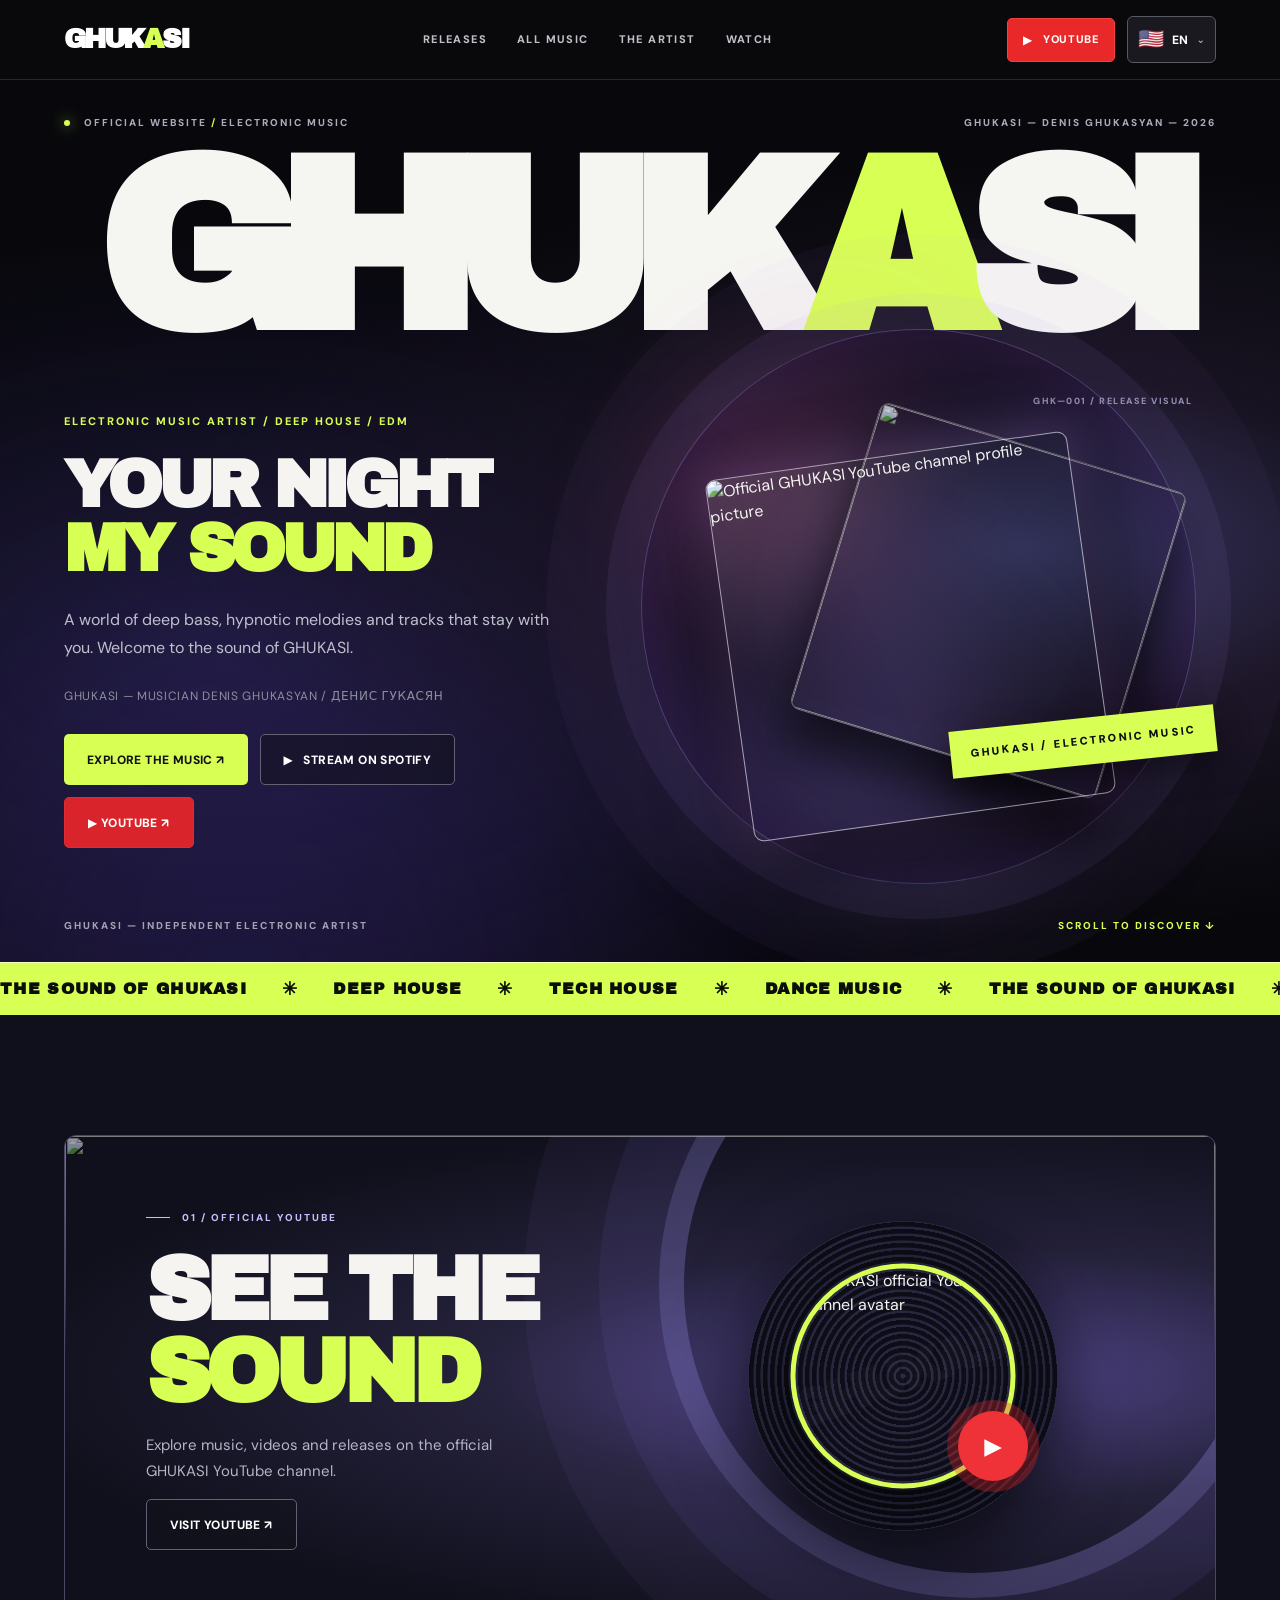
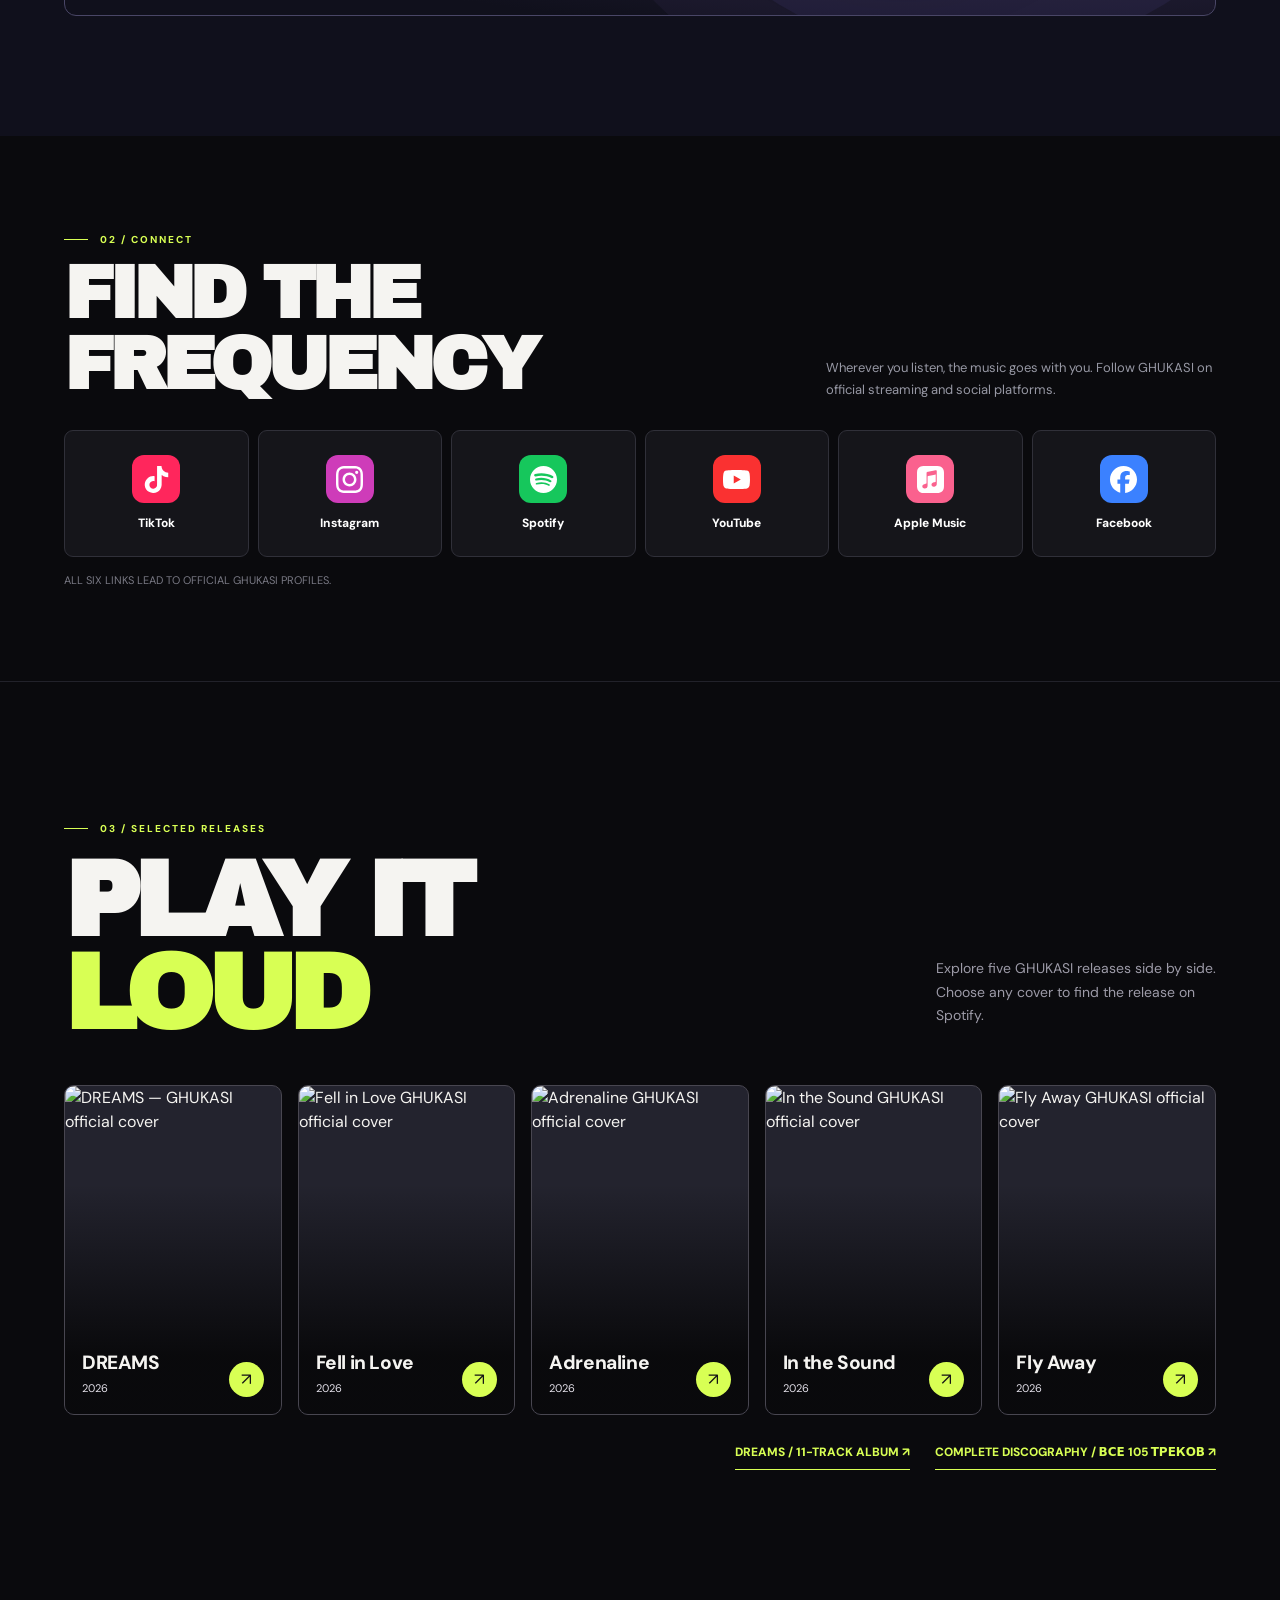
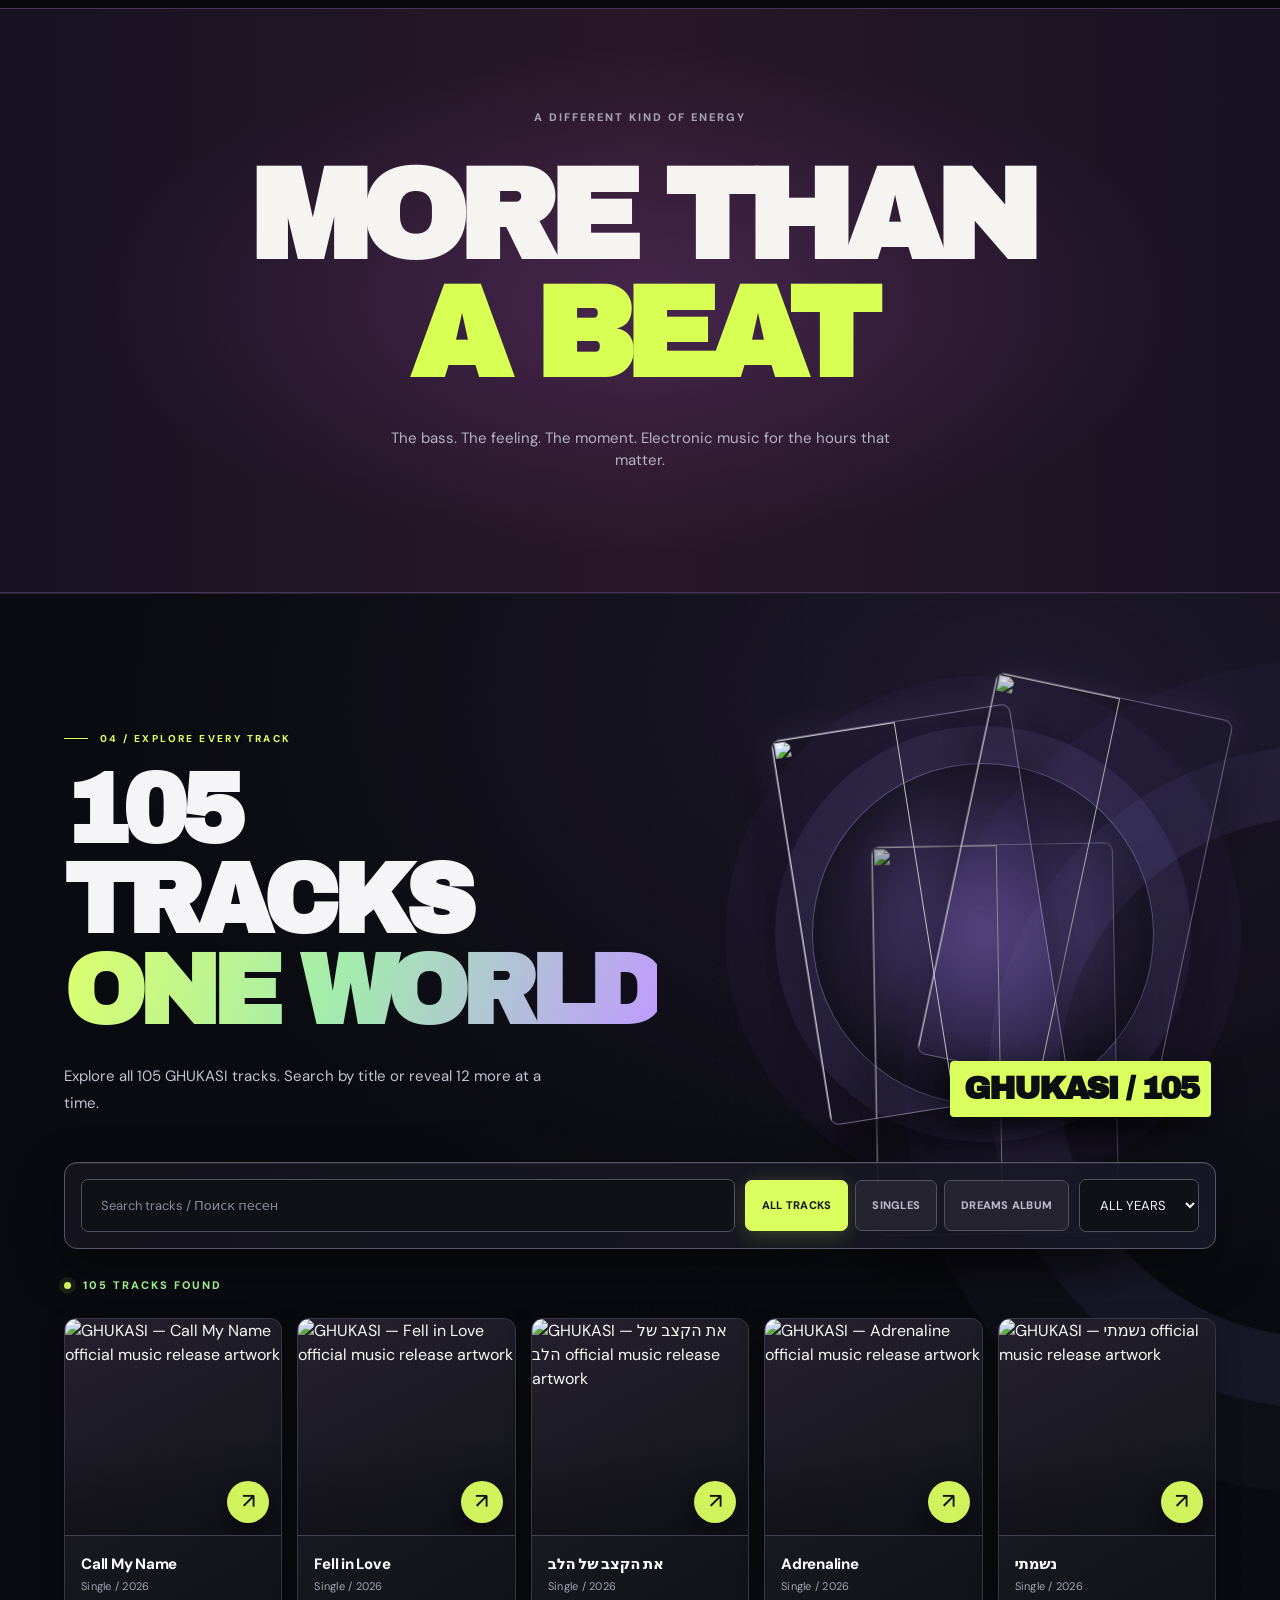
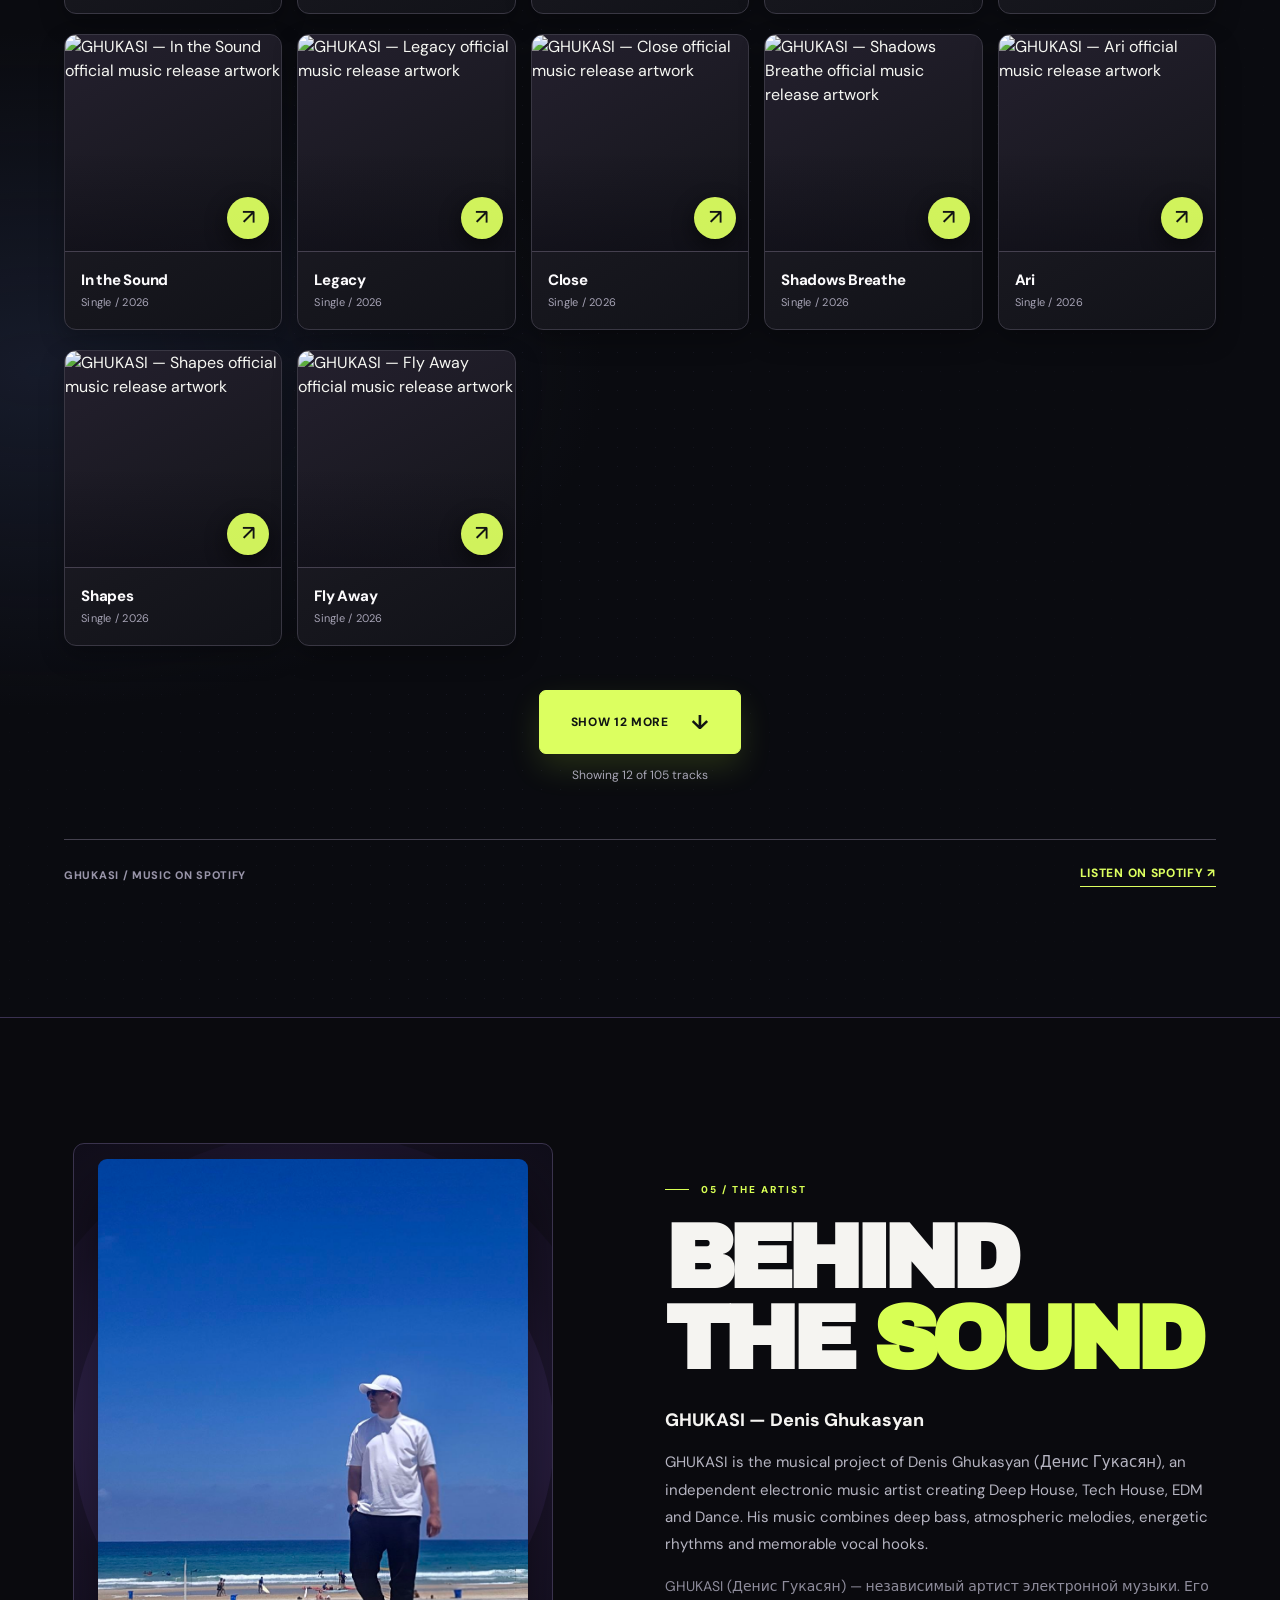
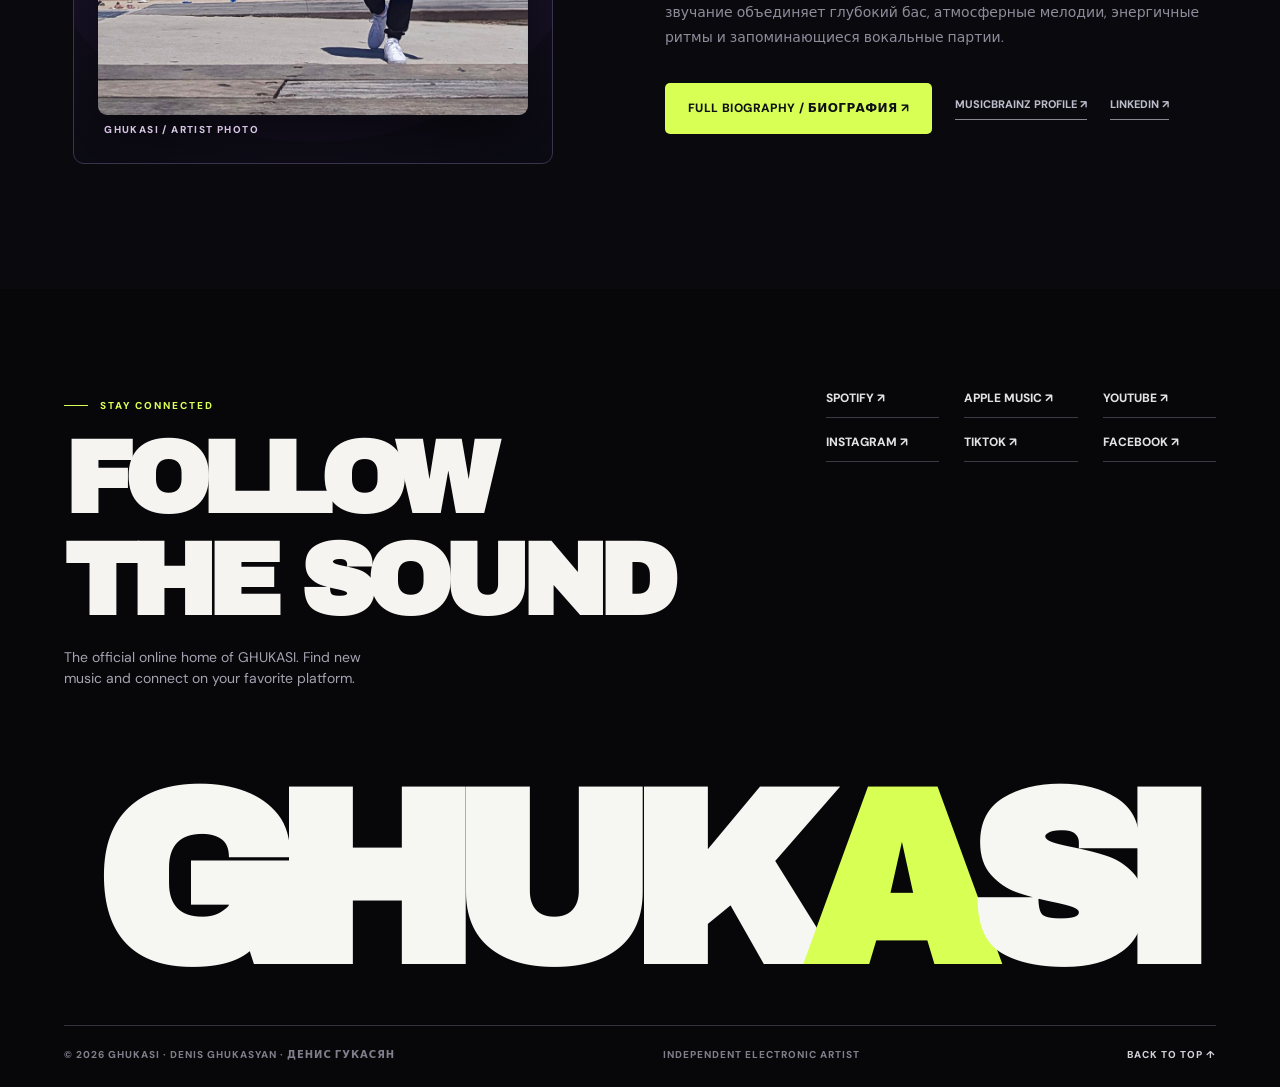
==== commit dffcee92: "Remove unwanted press kit links and sitemap entry" ====
--- a/index.html
+++ b/index.html
@@ -156,6 +156,6 @@
 <a class="track" data-title="underground" data-kind="single" data-year="2025" href="https://open.spotify.com/search/GHUKASI%20UNDERGROUND" target="_blank" rel="noopener noreferrer"><div class="trackimg"><img src="https://is1-ssl.mzstatic.com/image/thumb/Music211/v4/84/a7/42/84a742ea-528a-b271-eaf1-bba8e20ff19b/artwork.jpg/600x600bb.jpg" loading="lazy" width="280" height="280" alt="GHUKASI — UNDERGROUND official music release artwork"><span>↗</span></div><strong>UNDERGROUND</strong><small>Single / 2025</small></a>
 <a class="track" data-title="dream" data-kind="single" data-year="2025" href="https://open.spotify.com/search/GHUKASI%20DREAM" target="_blank" rel="noopener noreferrer"><div class="trackimg"><img src="https://is1-ssl.mzstatic.com/image/thumb/Music211/v4/e4/08/a6/e408a68c-8a94-2812-1dab-bbf9f2b5d9fc/artwork.jpg/600x600bb.jpg" loading="lazy" width="280" height="280" alt="GHUKASI — DREAM official music release artwork"><span>↗</span></div><strong>DREAM</strong><small>Single / 2025</small></a></div>
 <div class="catalog-more-wrap"><button type="button" class="catalog-more" id="load-more-tracks" aria-controls="trackgrid">SHOW 12 MORE <span aria-hidden="true">↓</span></button><p class="catalog-showing" id="catalog-showing" aria-live="polite">Showing 12 of 105 tracks</p></div><div class="catalog-bottom"><span>GHUKASI / MUSIC ON SPOTIFY</span><a href="https://open.spotify.com/artist/4vx3ca1O8XIwfsjQe1ZlTK" target="_blank" rel="noopener noreferrer">LISTEN ON SPOTIFY ↗</a></div></div></section>
-<section class="about" id="bio"><div class="content-wrap"><div class="about-layout"><div class="about-art"><img src="/assets/ghukasi-beach-photo.jpg" alt="GHUKASI (Denis Ghukasyan) standing by the sea in a white cap and shirt" width="991" height="1280" loading="lazy" decoding="async" referrerpolicy="no-referrer"><span class="art-stamp">GHUKASI / ARTIST PHOTO</span></div><div class="about-copy"><span class="section-tag">05 / THE ARTIST</span><h2>BEHIND<br>THE <em>SOUND</em></h2><p class="name">GHUKASI — Denis Ghukasyan</p><p class="copy">GHUKASI is the musical project of Denis Ghukasyan (Денис Гукасян), an independent electronic music artist creating Deep House, Tech House, EDM and Dance. His music combines deep bass, atmospheric melodies, energetic rhythms and memorable vocal hooks.</p><p class="copy ru" lang="ru">GHUKASI (Денис Гукасян) — независимый артист электронной музыки. Его звучание объединяет глубокий бас, атмосферные мелодии, энергичные ритмы и запоминающиеся вокальные партии.</p><div class="about-links"><a class="btn primary" href="/artist/">FULL BIOGRAPHY / БИОГРАФИЯ ↗</a><a class="" href="https://musicbrainz.org/artist/05845eb8-4eb3-48a9-b3b4-3710c49d2fec" target="_blank" rel="noopener noreferrer">MUSICBRAINZ PROFILE ↗</a><a href="/press/" aria-label="GHUKASI official electronic press kit">PRESS KIT / ПРЕСС ↗</a></div></div></div></div></section>
+<section class="about" id="bio"><div class="content-wrap"><div class="about-layout"><div class="about-art"><img src="/assets/ghukasi-beach-photo.jpg" alt="GHUKASI (Denis Ghukasyan) standing by the sea in a white cap and shirt" width="991" height="1280" loading="lazy" decoding="async" referrerpolicy="no-referrer"><span class="art-stamp">GHUKASI / ARTIST PHOTO</span></div><div class="about-copy"><span class="section-tag">05 / THE ARTIST</span><h2>BEHIND<br>THE <em>SOUND</em></h2><p class="name">GHUKASI — Denis Ghukasyan</p><p class="copy">GHUKASI is the musical project of Denis Ghukasyan (Денис Гукасян), an independent electronic music artist creating Deep House, Tech House, EDM and Dance. His music combines deep bass, atmospheric melodies, energetic rhythms and memorable vocal hooks.</p><p class="copy ru" lang="ru">GHUKASI (Денис Гукасян) — независимый артист электронной музыки. Его звучание объединяет глубокий бас, атмосферные мелодии, энергичные ритмы и запоминающиеся вокальные партии.</p><div class="about-links"><a class="btn primary" href="/artist/">FULL BIOGRAPHY / БИОГРАФИЯ ↗</a><a class="" href="https://musicbrainz.org/artist/05845eb8-4eb3-48a9-b3b4-3710c49d2fec" target="_blank" rel="noopener noreferrer">MUSICBRAINZ PROFILE ↗</a><a class="about-linkedin" href="https://www.linkedin.com/in/denis-ghukasyan" target="_blank" rel="noopener noreferrer" aria-label="Denis Ghukasyan professional LinkedIn profile">LINKEDIN ↗</a></div></div></div></div></section>
 </main>
 <footer class="footer"><div class="content-wrap"><div class="footer-top"><div><span class="section-tag">STAY CONNECTED</span><h2>FOLLOW<br>THE SOUND</h2><p>The official online home of GHUKASI. Find new music and connect on your favorite platform.</p></div><div class="linkset"><a class="" href="https://open.spotify.com/artist/4vx3ca1O8XIwfsjQe1ZlTK" target="_blank" rel="noopener noreferrer">SPOTIFY ↗</a><a class="" href="https://music.apple.com/us/artist/ghukasi/1852157042" target="_blank" rel="noopener noreferrer">APPLE MUSIC ↗</a><a class="" href="https://www.youtube.com/channel/UCEKyHcWGafzu1ec08nU2Ppw" target="_blank" rel="noopener noreferrer">YOUTUBE ↗</a><a class="" href="https://www.instagram.com/ghukasi_/" target="_blank" rel="noopener noreferrer">INSTAGRAM ↗</a><a class="" href="https://www.tiktok.com/@ghukasi" target="_blank" rel="noopener noreferrer">TIKTOK ↗</a><a class="" href="https://www.facebook.com/denis.ghukasyan/" target="_blank" rel="noopener noreferrer">FACEBOOK ↗</a></div></div><div class="footer-giant" aria-hidden="true">GHUK<span>A</span>SI</div><div class="footer-bottom"><span>© 2026 GHUKASI · DENIS GHUKASYAN · ДЕНИС ГУКАСЯН</span><span>INDEPENDENT ELECTRONIC ARTIST</span><a href="#top">BACK TO TOP ↑</a></div></div></footer></body></html>
